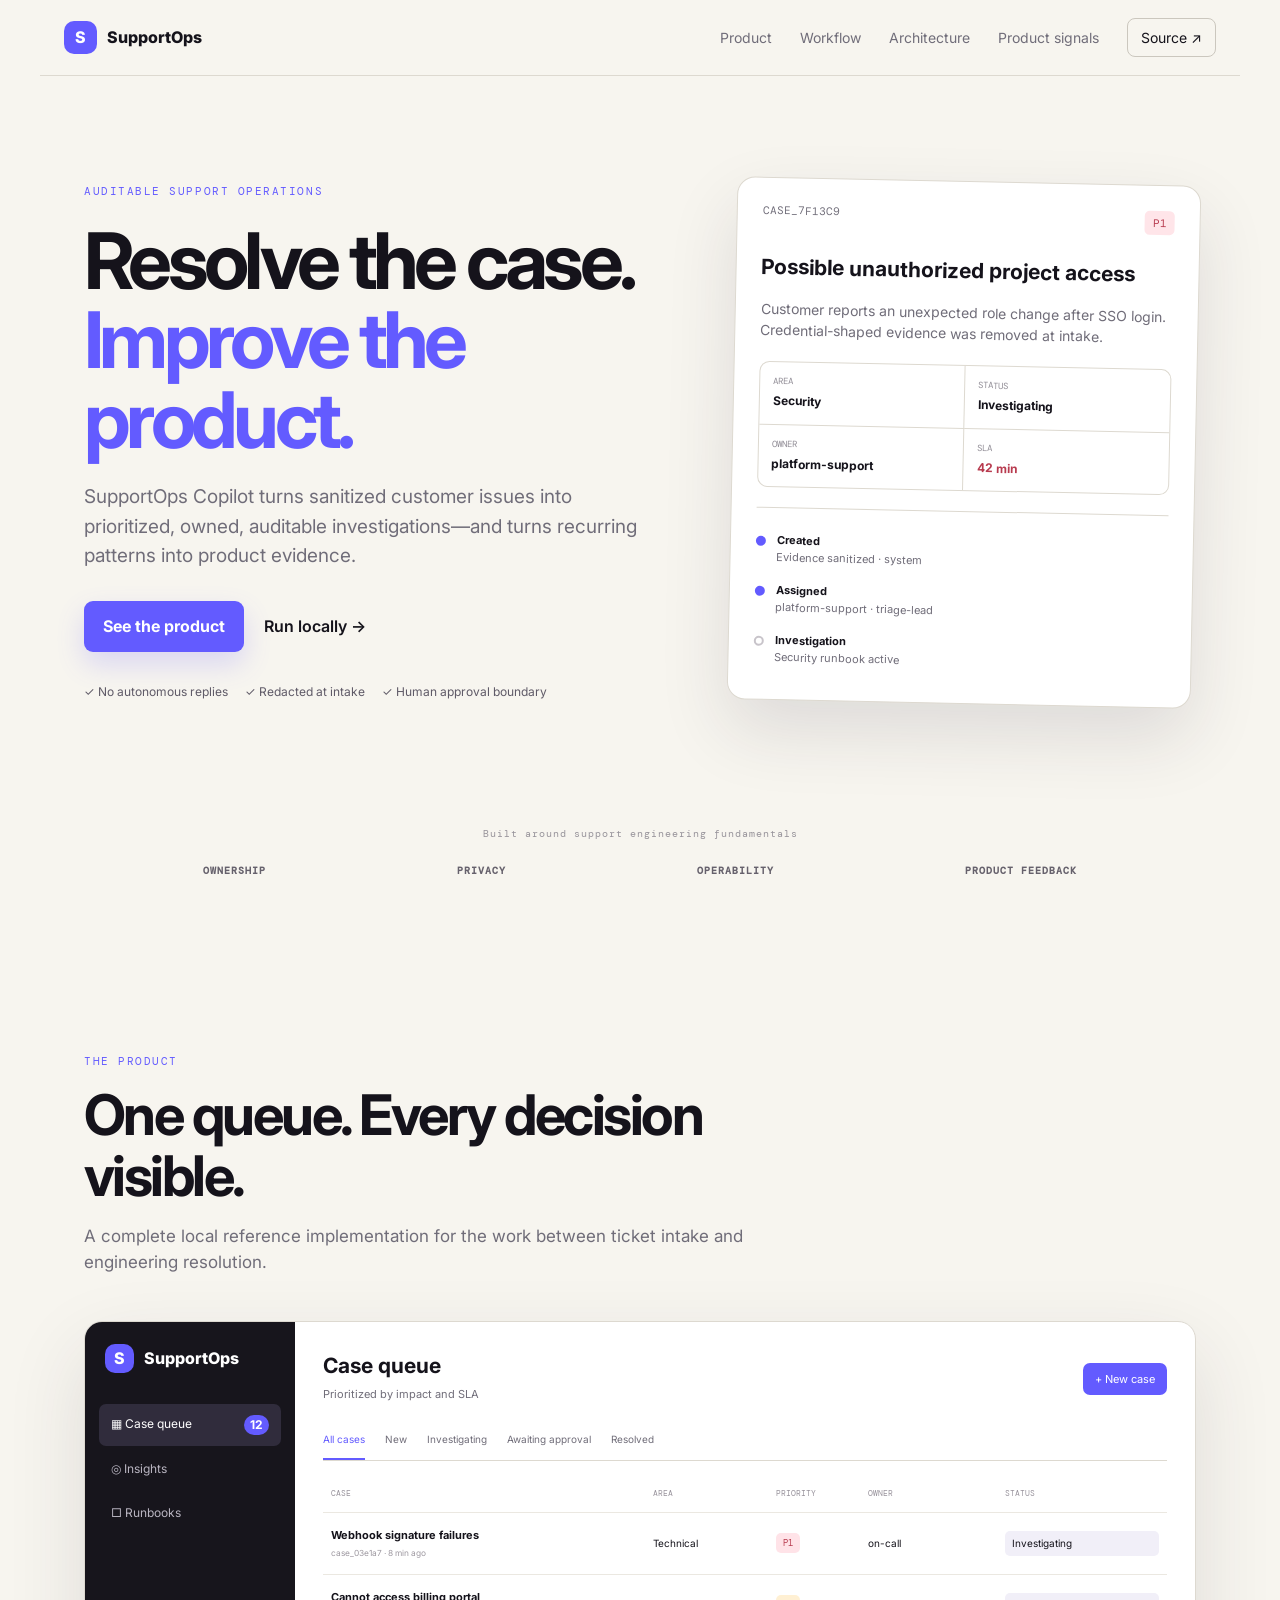
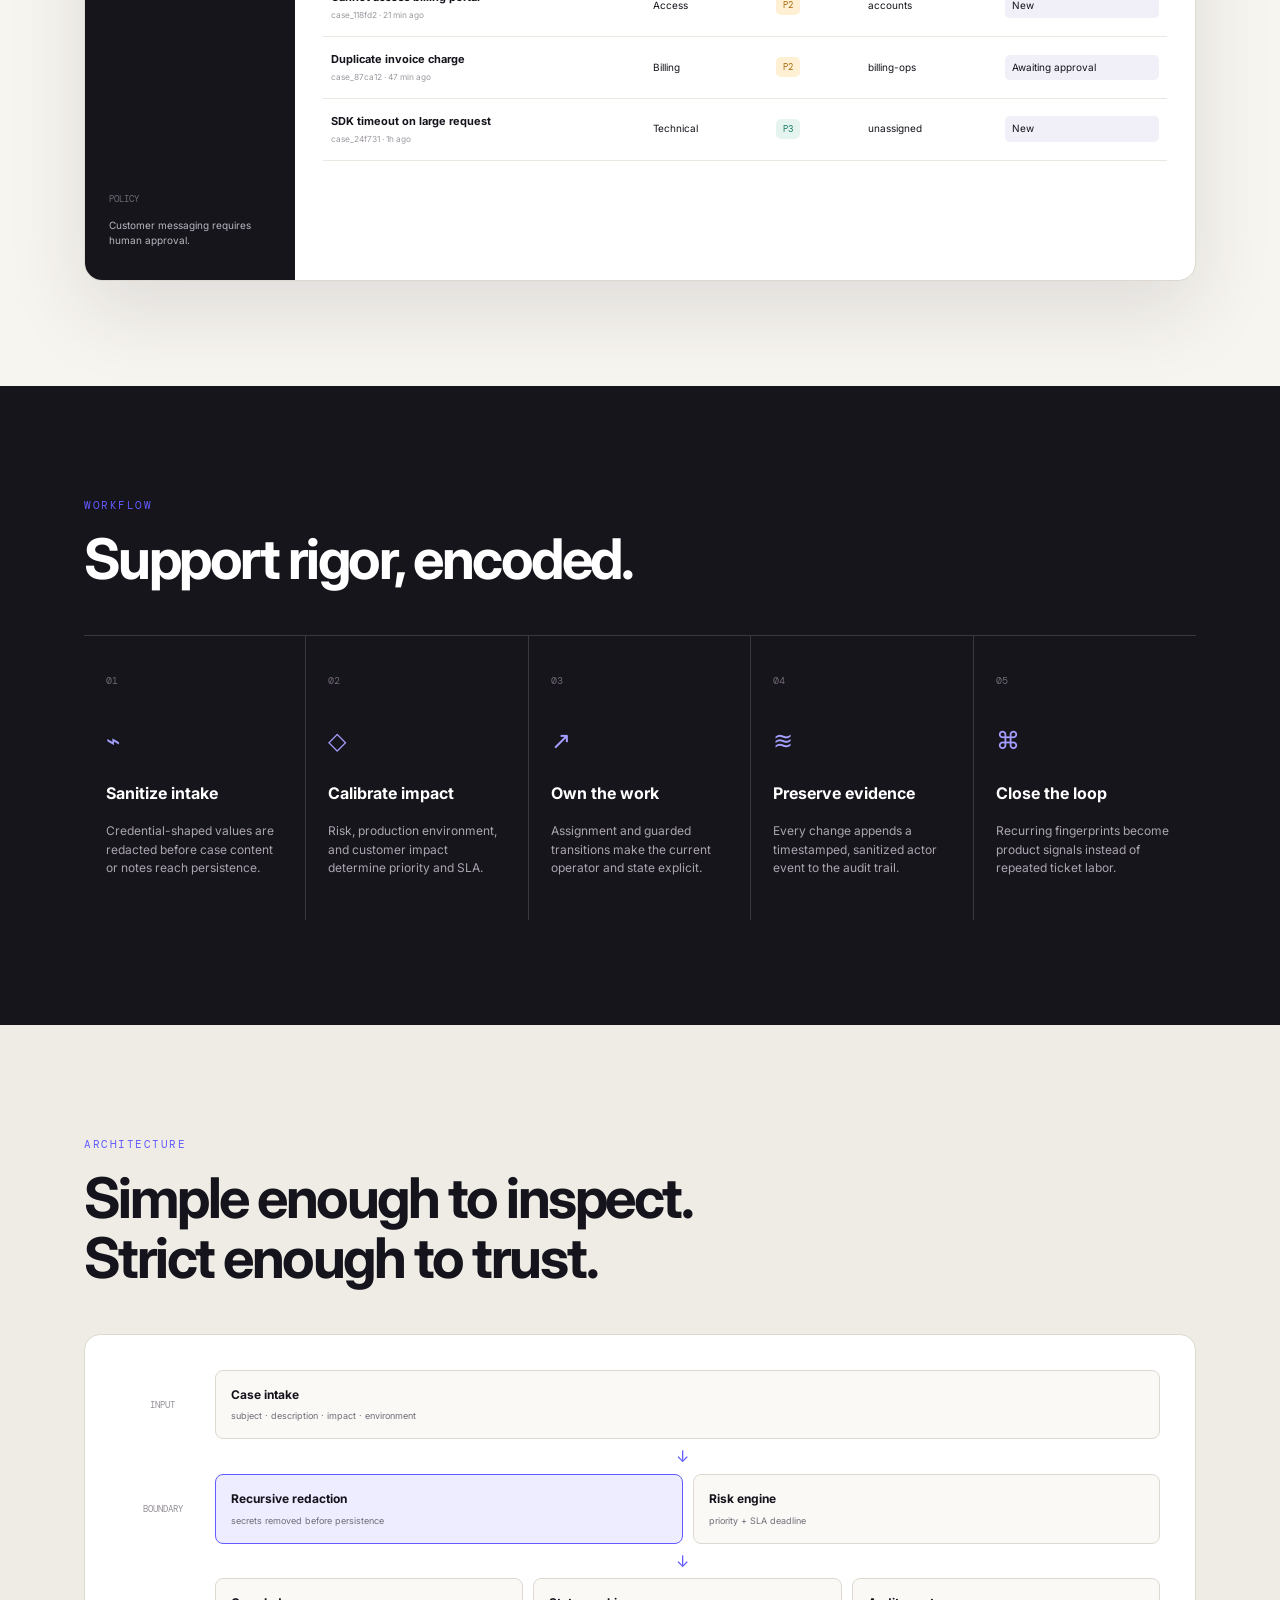
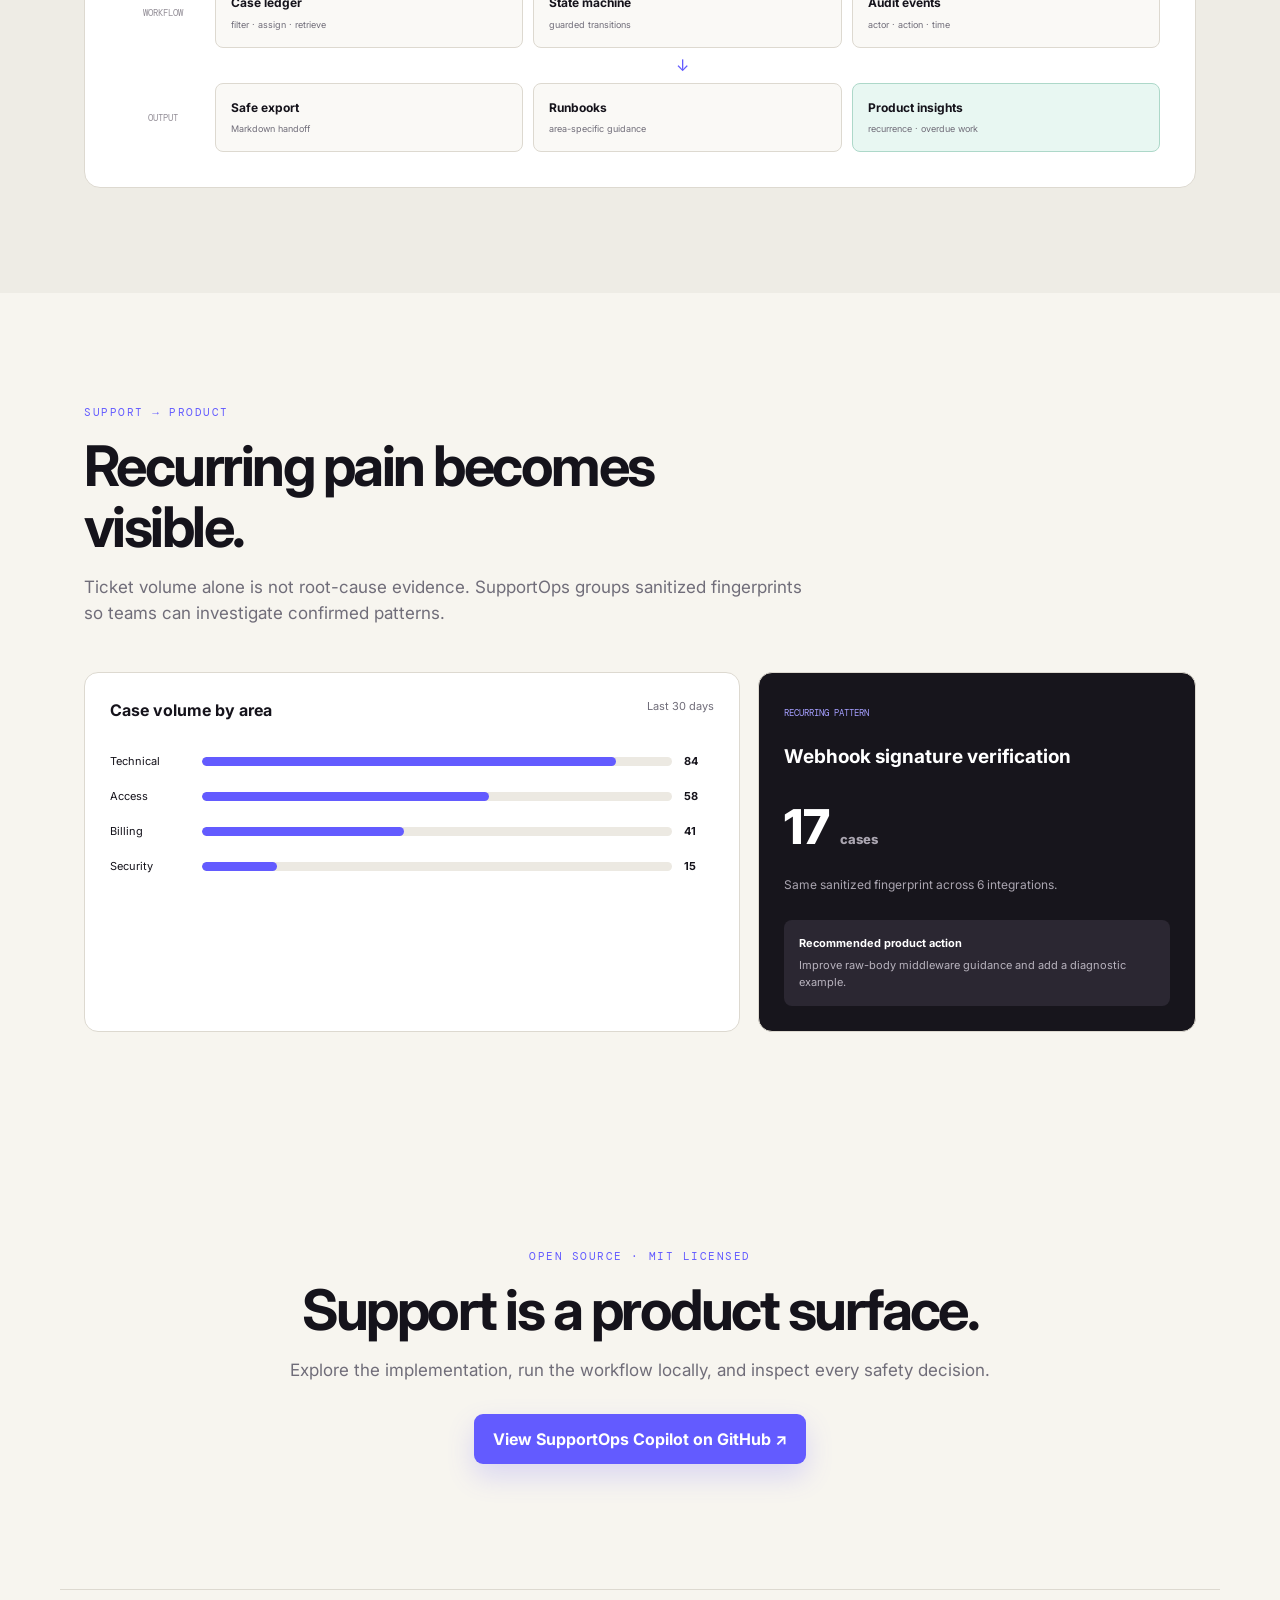
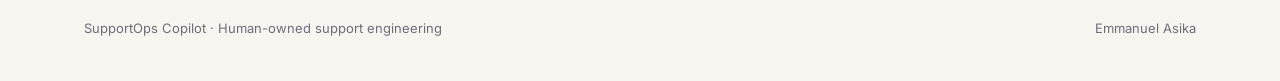
==== docs/index.html @ 45e335ef "Build production-grade support engineering portfolio project" ====
<!doctype html>
<html lang="en">
<head>
  <meta charset="utf-8">
  <meta name="viewport" content="width=device-width, initial-scale=1">
  <meta name="description" content="SupportOps Copilot is an auditable support investigation workflow with human approval boundaries.">
  <meta property="og:title" content="SupportOps Copilot — Resolve the case. Improve the product.">
  <meta property="og:description" content="An auditable, privacy-conscious support operations reference implementation.">
  <title>SupportOps Copilot — Resolve the case. Improve the product.</title>
  <link rel="stylesheet" href="site.css">
</head>
<body>
  <nav>
    <a class="brand" href="#top"><span>S</span> SupportOps</a>
    <div class="nav-links"><a href="#product">Product</a><a href="#workflow">Workflow</a><a href="#architecture">Architecture</a><a href="#signals">Product signals</a><a class="source" href="https://github.com/Emmanuelasika/SupportOpsCopilot">Source ↗</a></div>
  </nav>

  <main id="top">
    <section class="hero">
      <div class="hero-copy">
        <div class="eyebrow">AUDITABLE SUPPORT OPERATIONS</div>
        <h1>Resolve the case.<br><em>Improve the product.</em></h1>
        <p>SupportOps Copilot turns sanitized customer issues into prioritized, owned, auditable investigations—and turns recurring patterns into product evidence.</p>
        <div class="actions"><a class="primary" href="#product">See the product</a><a class="secondary" href="https://github.com/Emmanuelasika/SupportOpsCopilot#quick-start">Run locally →</a></div>
        <div class="promise"><span>✓ No autonomous replies</span><span>✓ Redacted at intake</span><span>✓ Human approval boundary</span></div>
      </div>
      <div class="case-card">
        <div class="card-top"><span class="case-id">CASE_7F13C9</span><span class="priority">P1</span></div>
        <h3>Possible unauthorized project access</h3>
        <p>Customer reports an unexpected role change after SSO login. Credential-shaped evidence was removed at intake.</p>
        <div class="details"><div><small>AREA</small><b>Security</b></div><div><small>STATUS</small><b>Investigating</b></div><div><small>OWNER</small><b>platform-support</b></div><div><small>SLA</small><b class="clock">42 min</b></div></div>
        <div class="timeline"><div class="done"><i></i><span><b>Created</b><small>Evidence sanitized · system</small></span></div><div class="done"><i></i><span><b>Assigned</b><small>platform-support · triage-lead</small></span></div><div><i></i><span><b>Investigation</b><small>Security runbook active</small></span></div></div>
      </div>
    </section>

    <section class="trusted"><span>Built around support engineering fundamentals</span><div><b>OWNERSHIP</b><b>PRIVACY</b><b>OPERABILITY</b><b>PRODUCT FEEDBACK</b></div></section>

    <section id="product" class="section">
      <div class="heading"><span>THE PRODUCT</span><h2>One queue. Every decision visible.</h2><p>A complete local reference implementation for the work between ticket intake and engineering resolution.</p></div>
      <div class="product-shot">
        <aside><div class="mini-brand"><span>S</span> SupportOps</div><a class="active">▦ Case queue <b>12</b></a><a>◎ Insights</a><a>□ Runbooks</a><div class="aside-bottom"><small>POLICY</small><p>Customer messaging requires human approval.</p></div></aside>
        <div class="app">
          <div class="app-head"><div><h3>Case queue</h3><p>Prioritized by impact and SLA</p></div><button>+ New case</button></div>
          <div class="filters"><span class="selected">All cases</span><span>New</span><span>Investigating</span><span>Awaiting approval</span><span>Resolved</span></div>
          <div class="case-row head"><span>CASE</span><span>AREA</span><span>PRIORITY</span><span>OWNER</span><span>STATUS</span></div>
          <div class="case-row"><div><b>Webhook signature failures</b><small>case_03e1a7 · 8 min ago</small></div><span>Technical</span><strong class="p1">P1</strong><span>on-call</span><em>Investigating</em></div>
          <div class="case-row"><div><b>Cannot access billing portal</b><small>case_118fd2 · 21 min ago</small></div><span>Access</span><strong class="p2">P2</strong><span>accounts</span><em>New</em></div>
          <div class="case-row"><div><b>Duplicate invoice charge</b><small>case_87ca12 · 47 min ago</small></div><span>Billing</span><strong class="p2">P2</strong><span>billing-ops</span><em>Awaiting approval</em></div>
          <div class="case-row"><div><b>SDK timeout on large request</b><small>case_24f731 · 1h ago</small></div><span>Technical</span><strong class="p3">P3</strong><span>unassigned</span><em>New</em></div>
        </div>
      </div>
    </section>

    <section id="workflow" class="section workflow">
      <div class="heading"><span>WORKFLOW</span><h2>Support rigor, encoded.</h2></div>
      <div class="steps">
        <article><b>01</b><div class="step-icon">⌁</div><h3>Sanitize intake</h3><p>Credential-shaped values are redacted before case content or notes reach persistence.</p></article>
        <article><b>02</b><div class="step-icon">◇</div><h3>Calibrate impact</h3><p>Risk, production environment, and customer impact determine priority and SLA.</p></article>
        <article><b>03</b><div class="step-icon">↗</div><h3>Own the work</h3><p>Assignment and guarded transitions make the current operator and state explicit.</p></article>
        <article><b>04</b><div class="step-icon">≋</div><h3>Preserve evidence</h3><p>Every change appends a timestamped, sanitized actor event to the audit trail.</p></article>
        <article><b>05</b><div class="step-icon">⌘</div><h3>Close the loop</h3><p>Recurring fingerprints become product signals instead of repeated ticket labor.</p></article>
      </div>
    </section>

    <section id="architecture" class="section architecture-section">
      <div class="heading"><span>ARCHITECTURE</span><h2>Simple enough to inspect.<br>Strict enough to trust.</h2></div>
      <div class="architecture">
        <div class="arch-row"><div class="arch-label">INPUT</div><div class="arch-node wide"><b>Case intake</b><span>subject · description · impact · environment</span></div></div>
        <div class="down">↓</div>
        <div class="arch-row"><div class="arch-label">BOUNDARY</div><div class="arch-node boundary"><b>Recursive redaction</b><span>secrets removed before persistence</span></div><div class="arch-node"><b>Risk engine</b><span>priority + SLA deadline</span></div></div>
        <div class="down">↓</div>
        <div class="arch-row"><div class="arch-label">WORKFLOW</div><div class="arch-node"><b>Case ledger</b><span>filter · assign · retrieve</span></div><div class="arch-node"><b>State machine</b><span>guarded transitions</span></div><div class="arch-node"><b>Audit events</b><span>actor · action · time</span></div></div>
        <div class="down">↓</div>
        <div class="arch-row"><div class="arch-label">OUTPUT</div><div class="arch-node"><b>Safe export</b><span>Markdown handoff</span></div><div class="arch-node"><b>Runbooks</b><span>area-specific guidance</span></div><div class="arch-node insight"><b>Product insights</b><span>recurrence · overdue work</span></div></div>
      </div>
    </section>

    <section id="signals" class="section signals">
      <div class="heading"><span>SUPPORT → PRODUCT</span><h2>Recurring pain becomes visible.</h2><p>Ticket volume alone is not root-cause evidence. SupportOps groups sanitized fingerprints so teams can investigate confirmed patterns.</p></div>
      <div class="signal-grid">
        <div class="chart"><div class="chart-head"><b>Case volume by area</b><span>Last 30 days</span></div><div class="bars"><div><span>Technical</span><i style="--w:88%"></i><b>84</b></div><div><span>Access</span><i style="--w:61%"></i><b>58</b></div><div><span>Billing</span><i style="--w:43%"></i><b>41</b></div><div><span>Security</span><i style="--w:16%"></i><b>15</b></div></div></div>
        <div class="pattern"><span class="pattern-label">RECURRING PATTERN</span><h3>Webhook signature verification</h3><div class="pattern-number">17 <small>cases</small></div><p>Same sanitized fingerprint across 6 integrations.</p><div class="recommendation"><b>Recommended product action</b><span>Improve raw-body middleware guidance and add a diagnostic example.</span></div></div>
      </div>
    </section>

    <section class="section final"><span>OPEN SOURCE · MIT LICENSED</span><h2>Support is a product surface.</h2><p>Explore the implementation, run the workflow locally, and inspect every safety decision.</p><a class="primary" href="https://github.com/Emmanuelasika/SupportOpsCopilot">View SupportOps Copilot on GitHub ↗</a></section>
  </main>
  <footer><span>SupportOps Copilot · Human-owned support engineering</span><a href="https://github.com/Emmanuelasika">Emmanuel Asika</a></footer>
</body>
</html>
---- docs/site.css ----
@import url('https://fonts.googleapis.com/css2?family=DM+Mono:wght@400;500&family=Inter:wght@400;500;600;700;800&display=swap');
:root{--ink:#15131b;--paper:#f7f5ef;--white:#fff;--muted:#706d79;--line:#ddd9d0;--purple:#635bff;--purple2:#453dd1;--lav:#eeecff;--green:#167c61;--amber:#a66910;--red:#b83b4f;--mono:'DM Mono',monospace;--sans:'Inter',sans-serif}*{box-sizing:border-box}html{scroll-behavior:smooth}body{margin:0;background:var(--paper);color:var(--ink);font-family:var(--sans);line-height:1.55}a{color:inherit;text-decoration:none}nav{height:76px;max-width:1200px;margin:auto;padding:0 24px;display:flex;align-items:center;justify-content:space-between;border-bottom:1px solid var(--line)}.brand,.mini-brand{display:flex;align-items:center;gap:10px;font-weight:800}.brand span,.mini-brand span{display:grid;place-items:center;width:33px;height:33px;background:var(--purple);color:#fff;border-radius:10px}.nav-links{display:flex;align-items:center;gap:28px;color:var(--muted);font-size:14px}.nav-links a:hover{color:var(--ink)}.source{border:1px solid #cbc7be;border-radius:8px;padding:8px 13px;color:var(--ink)!important}.hero{max-width:1160px;margin:auto;padding:105px 24px 95px;display:grid;grid-template-columns:1.1fr .9fr;gap:80px;align-items:center}.eyebrow,.heading>span,.final>span{font:11px var(--mono);letter-spacing:.14em;color:var(--purple)}h1{font-size:clamp(48px,6.4vw,78px);line-height:1.02;letter-spacing:-.06em;margin:23px 0}h1 em{font-style:normal;color:var(--purple)}.hero-copy>p{font-size:19px;color:var(--muted);max-width:620px}.actions{display:flex;align-items:center;gap:20px;margin:31px 0}.primary{display:inline-flex;background:var(--purple);color:#fff;padding:13px 19px;border-radius:9px;font-weight:700;box-shadow:0 12px 28px rgba(99,91,255,.2)}.primary:hover{background:var(--purple2)}.secondary{font-weight:600}.promise{display:flex;gap:17px;flex-wrap:wrap;font-size:12px;color:#5f5a67}.case-card{background:var(--white);border:1px solid var(--line);border-radius:18px;padding:25px;box-shadow:0 30px 70px rgba(40,34,55,.12);transform:rotate(1.2deg)}.card-top{display:flex;justify-content:space-between}.case-id{font:11px var(--mono);color:var(--muted)}.priority{font:11px var(--mono);padding:5px 8px;border-radius:5px;background:#ffe5e9;color:var(--red)}.case-card h3{font-size:21px;margin:24px 0 8px}.case-card>p{font-size:14px;color:var(--muted)}.details{display:grid;grid-template-columns:1fr 1fr;border:1px solid var(--line);border-radius:10px;margin:20px 0}.details div{padding:13px;border-right:1px solid var(--line);border-bottom:1px solid var(--line)}.details div:nth-child(2n){border-right:0}.details div:nth-child(n+3){border-bottom:0}.details small,.details b{display:block}.details small{font:9px var(--mono);color:#918d96}.details b{font-size:12px;margin-top:5px}.clock{color:var(--red)}.timeline{border-top:1px solid var(--line);padding-top:16px}.timeline>div{display:flex;gap:11px;padding:8px 0}.timeline i{width:10px;height:10px;border:2px solid #c8c4ca;border-radius:50%;margin-top:4px}.timeline .done i{background:var(--purple);border-color:var(--purple)}.timeline b,.timeline small{display:block;font-size:11px}.timeline small{color:var(--muted)}.trusted{max-width:1112px;margin:auto;padding:28px 24px 65px;text-align:center;color:#97939a;font:10px var(--mono);letter-spacing:.1em}.trusted div{display:flex;justify-content:space-around;margin-top:24px;color:#66616c}.section{max-width:1160px;margin:auto;padding:105px 24px}.heading{max-width:720px;margin-bottom:45px}.heading h2,.final h2{font-size:clamp(36px,5vw,56px);line-height:1.08;letter-spacing:-.045em;margin:13px 0}.heading p,.final p{font-size:17px;color:var(--muted)}.product-shot{display:grid;grid-template-columns:210px 1fr;background:#fff;border:1px solid var(--line);border-radius:18px;box-shadow:0 30px 80px rgba(48,42,61,.12);overflow:hidden}aside{padding:22px 14px;background:#17151c;color:#b9b5c1;min-height:520px}.mini-brand{color:#fff;padding:0 6px 28px}.mini-brand span{width:29px;height:29px}.product-shot aside>a{display:flex;justify-content:space-between;padding:11px 12px;border-radius:7px;font-size:12px;margin:3px 0}.product-shot aside>a.active{background:#302c3c;color:#fff}.product-shot aside>a b{background:#635bff;color:#fff;padding:1px 6px;border-radius:999px}.aside-bottom{margin-top:250px;padding:0 10px}.aside-bottom small{font:9px var(--mono);color:#6f6a77}.aside-bottom p{font-size:10px;line-height:1.5}.app{padding:28px}.app-head{display:flex;justify-content:space-between;align-items:center}.app-head h3{font-size:21px;margin:0}.app-head p{font-size:11px;color:var(--muted);margin:4px 0}.app-head button{border:0;background:var(--purple);color:#fff;border-radius:7px;padding:9px 12px;font:11px var(--sans)}.filters{display:flex;gap:20px;margin:25px 0 13px;border-bottom:1px solid var(--line);color:var(--muted);font-size:10px}.filters span{padding-bottom:10px}.filters .selected{color:var(--purple);border-bottom:2px solid var(--purple)}.case-row{display:grid;grid-template-columns:2fr .7fr .5fr .8fr 1fr;gap:15px;align-items:center;padding:14px 8px;border-bottom:1px solid #ebe8e1;font-size:10px}.case-row.head{font:8px var(--mono);color:#98939c}.case-row div b,.case-row div small{display:block}.case-row div b{font-size:11px}.case-row div small{color:#9d98a0;margin-top:3px}.case-row strong{justify-self:start;padding:4px 7px;border-radius:5px;font:9px var(--mono)}.p1{background:#ffe3e8;color:var(--red)}.p2{background:#fff0d3;color:var(--amber)}.p3{background:#e6f4ef;color:var(--green)}.case-row em{font-style:normal;background:#f1eff8;padding:5px 7px;border-radius:5px}.workflow{max-width:none;background:#17151c;color:#fff}.workflow>.heading,.steps{max-width:1112px;margin-left:auto;margin-right:auto}.workflow .heading p{color:#aaa5b0}.steps{display:grid;grid-template-columns:repeat(5,1fr);border-top:1px solid #3b3741}.steps article{padding:30px 22px;border-right:1px solid #3b3741}.steps article:last-child{border:0}.steps article>b{font:10px var(--mono);color:#6f6876}.step-icon{font:24px var(--mono);color:#a59fff;margin:35px 0 25px}.steps h3{font-size:16px}.steps p{font-size:12px;color:#aaa5b0}.architecture-section{max-width:none;background:#eeece5}.architecture-section>.heading,.architecture{max-width:1112px;margin-left:auto;margin-right:auto}.architecture{padding:35px;background:#fff;border:1px solid var(--line);border-radius:16px}.arch-row{display:flex;gap:10px;align-items:stretch}.arch-label{width:85px;display:grid;place-items:center;font:9px var(--mono);color:#948f98}.arch-node{flex:1;border:1px solid var(--line);border-radius:8px;padding:15px;background:#faf9f6}.arch-node b,.arch-node span{display:block}.arch-node b{font-size:12px}.arch-node span{font-size:9px;color:var(--muted);margin-top:5px}.arch-node.boundary{border-color:var(--purple);background:var(--lav)}.arch-node.insight{background:#e8f7f2;border-color:#add8c9}.down{text-align:center;color:var(--purple);padding:5px 0 5px 85px}.signal-grid{display:grid;grid-template-columns:1.2fr .8fr;gap:18px}.chart,.pattern{background:#fff;border:1px solid var(--line);border-radius:14px;padding:25px}.chart-head{display:flex;justify-content:space-between}.chart-head span{color:var(--muted);font-size:11px}.bars{margin-top:30px}.bars>div{display:grid;grid-template-columns:80px 1fr 30px;align-items:center;gap:12px;margin:18px 0;font-size:11px}.bars i{height:9px;background:#ece9e2;border-radius:999px;overflow:hidden}.bars i:after{content:"";display:block;width:var(--w);height:100%;background:var(--purple);border-radius:999px}.pattern{background:#17151c;color:#fff}.pattern-label{font:9px var(--mono);color:#a59fff}.pattern h3{font-size:19px}.pattern-number{font-size:48px;font-weight:800}.pattern-number small{font-size:13px;color:#aaa5b0}.pattern>p{font-size:12px;color:#aaa5b0}.recommendation{margin-top:25px;padding:15px;background:#2b2732;border-radius:8px}.recommendation b,.recommendation span{display:block;font-size:11px}.recommendation span{color:#b8b3be;margin-top:5px}.final{text-align:center;max-width:800px;padding-bottom:125px}.final p{margin-bottom:30px}footer{max-width:1160px;margin:auto;padding:28px 24px 42px;border-top:1px solid var(--line);display:flex;justify-content:space-between;color:var(--muted);font-size:13px}@media(max-width:900px){.nav-links>a:not(.source){display:none}.hero{grid-template-columns:1fr;gap:50px}.case-card{transform:none;max-width:580px}.steps{grid-template-columns:1fr 1fr}.product-shot{grid-template-columns:1fr}.product-shot aside{display:none}.case-row{grid-template-columns:2fr .7fr .5fr 1fr}.case-row>span:nth-of-type(2){display:none}.signal-grid{grid-template-columns:1fr}}@media(max-width:600px){.hero{padding-top:70px}.promise{display:grid}.trusted div{display:grid;grid-template-columns:1fr 1fr;gap:18px}.steps{grid-template-columns:1fr}.steps article{border-right:0;border-bottom:1px solid #3b3741}.app{padding:17px}.case-row{grid-template-columns:2fr .5fr 1fr}.case-row>span:first-of-type{display:none}.filters{overflow:auto}.arch-row{display:grid;grid-template-columns:1fr}.arch-label{width:auto;justify-content:start}.down{padding-left:0}.details{grid-template-columns:1fr}.details div{border-right:0}.details div:nth-child(3){border-bottom:1px solid var(--line)}footer{display:block}footer a{display:block;margin-top:8px}}
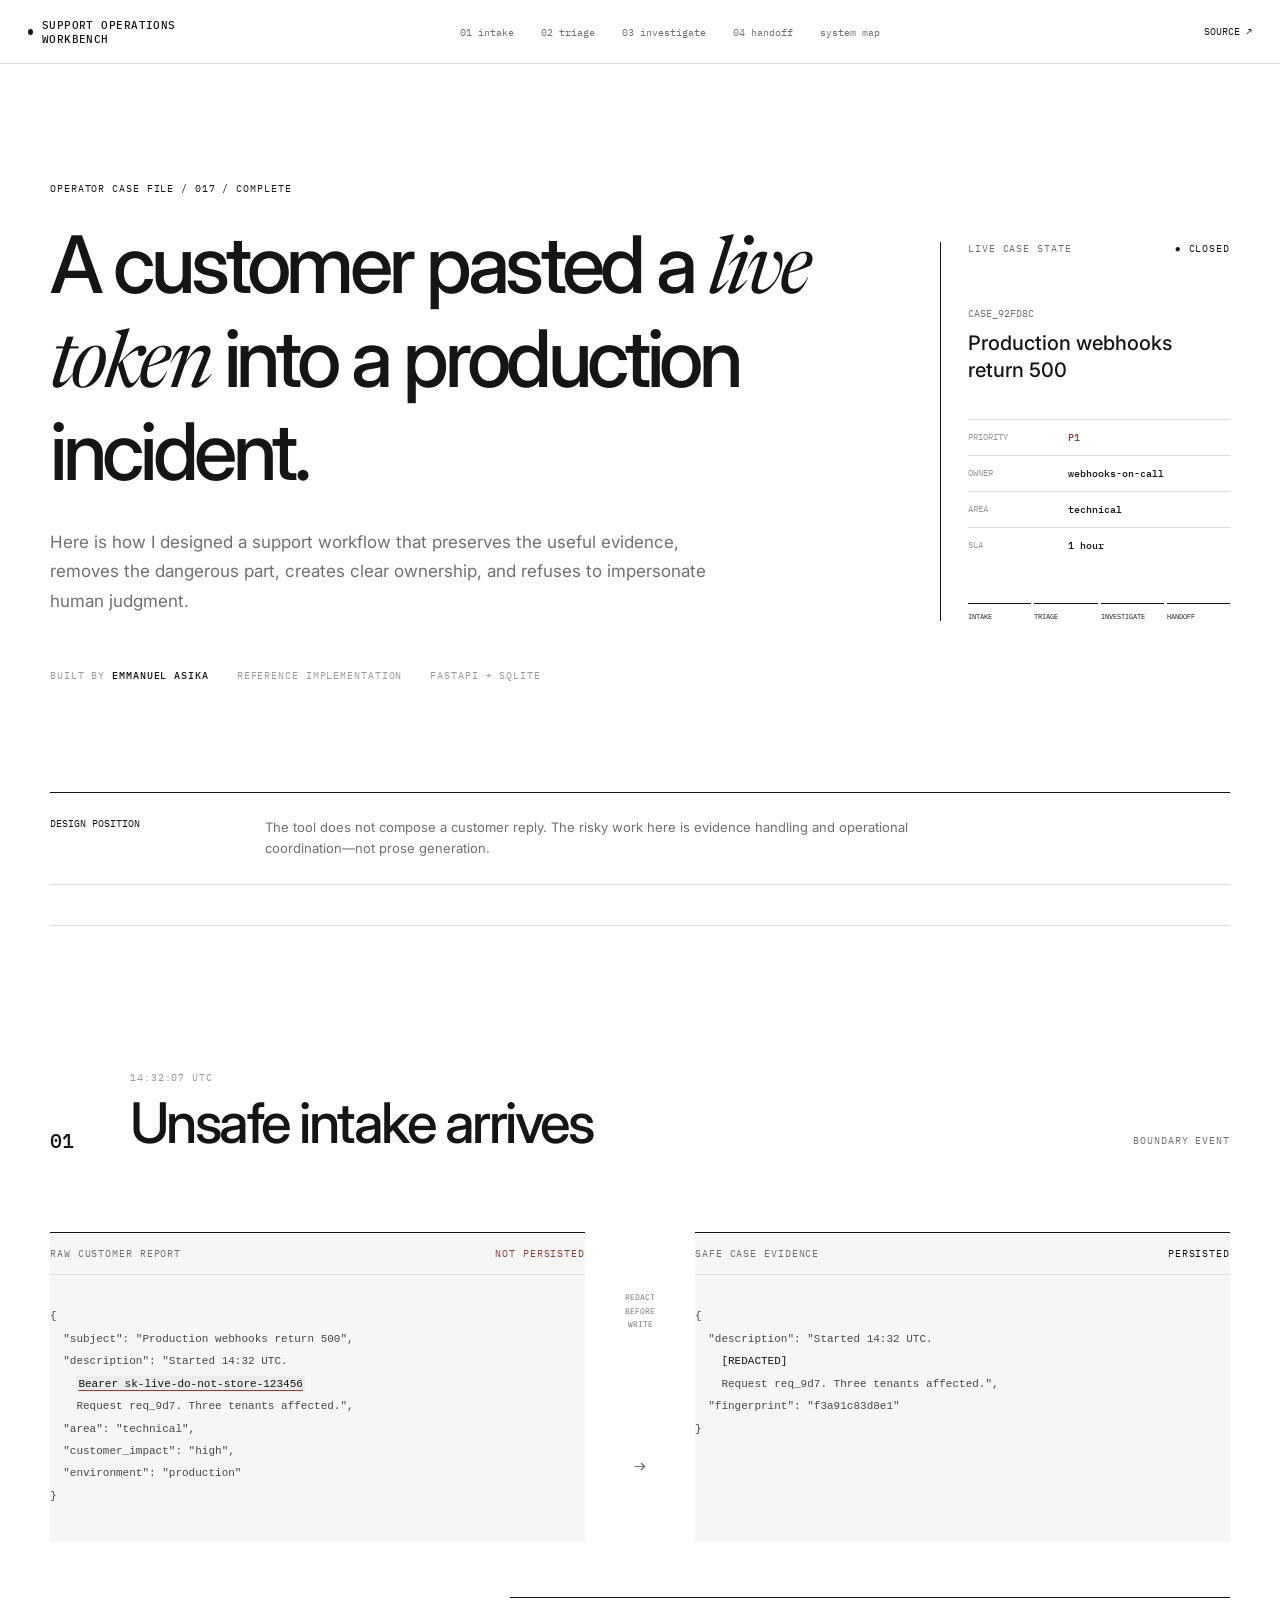
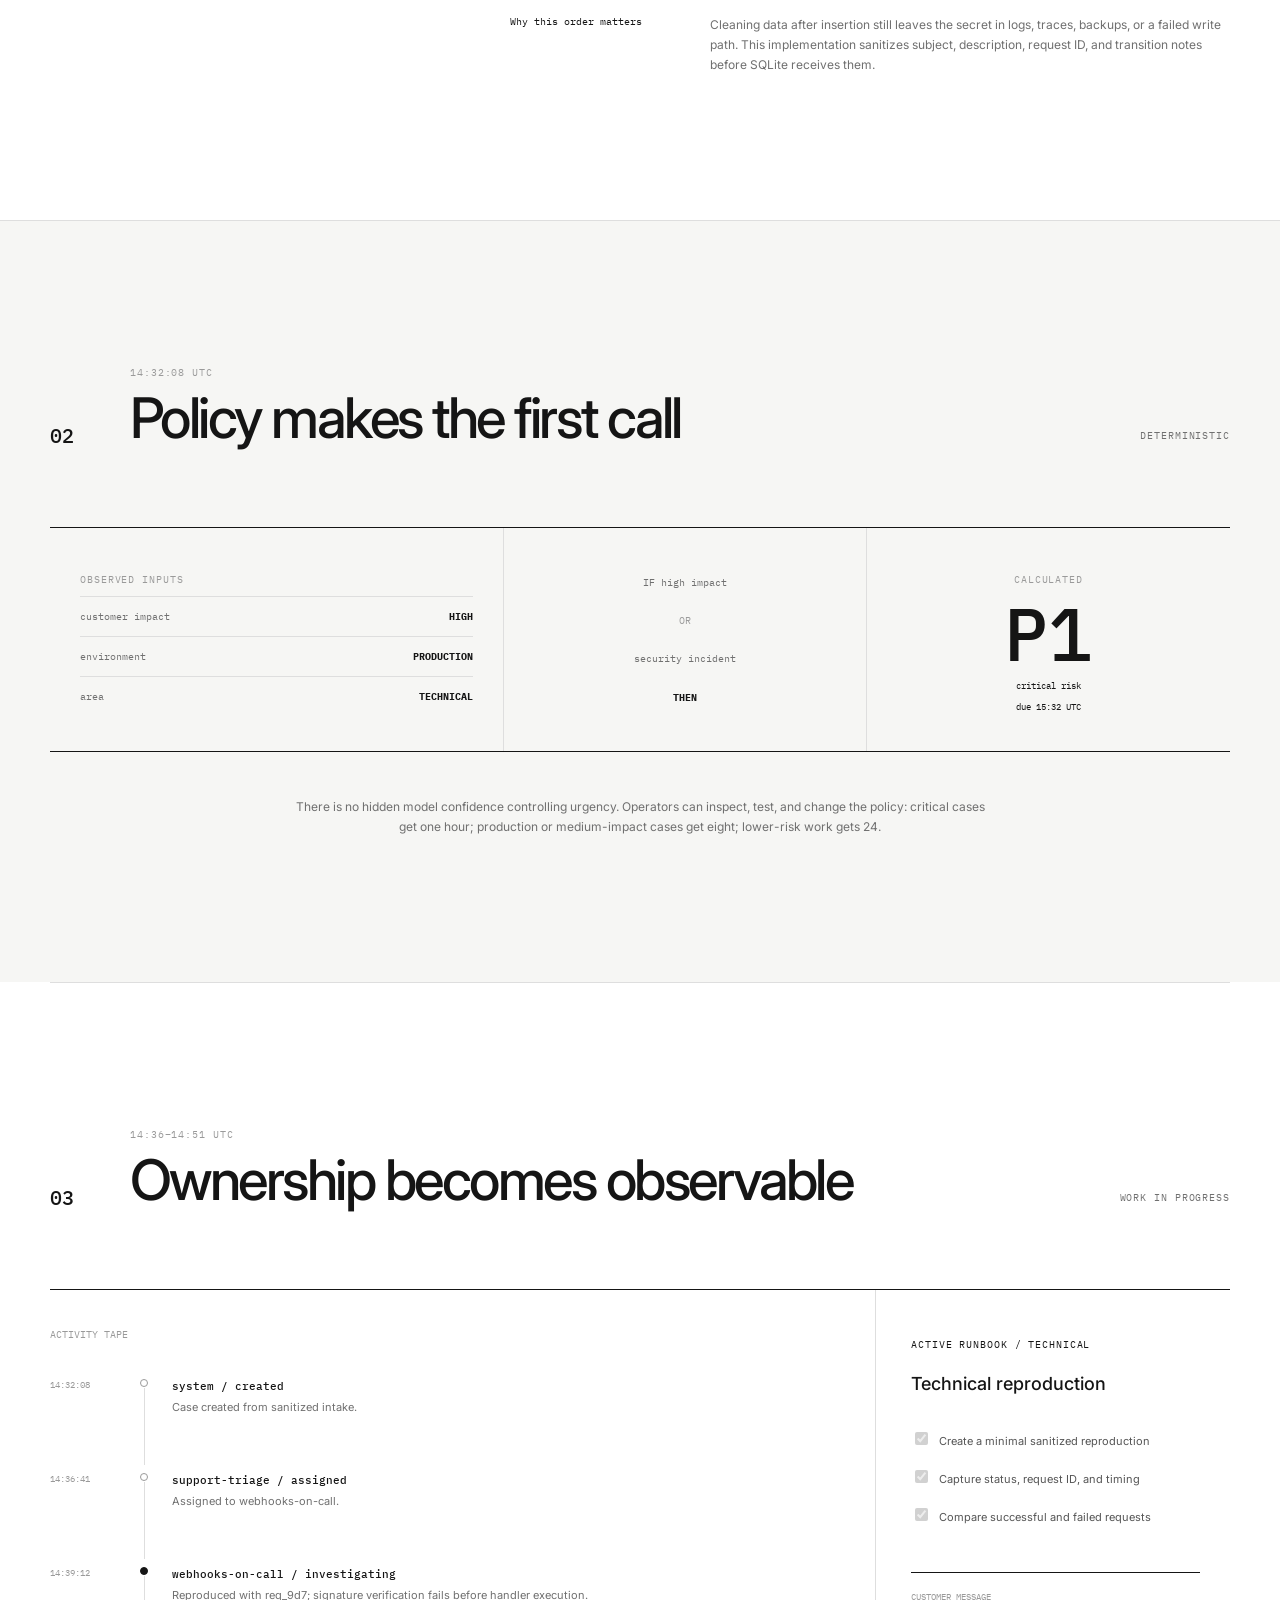
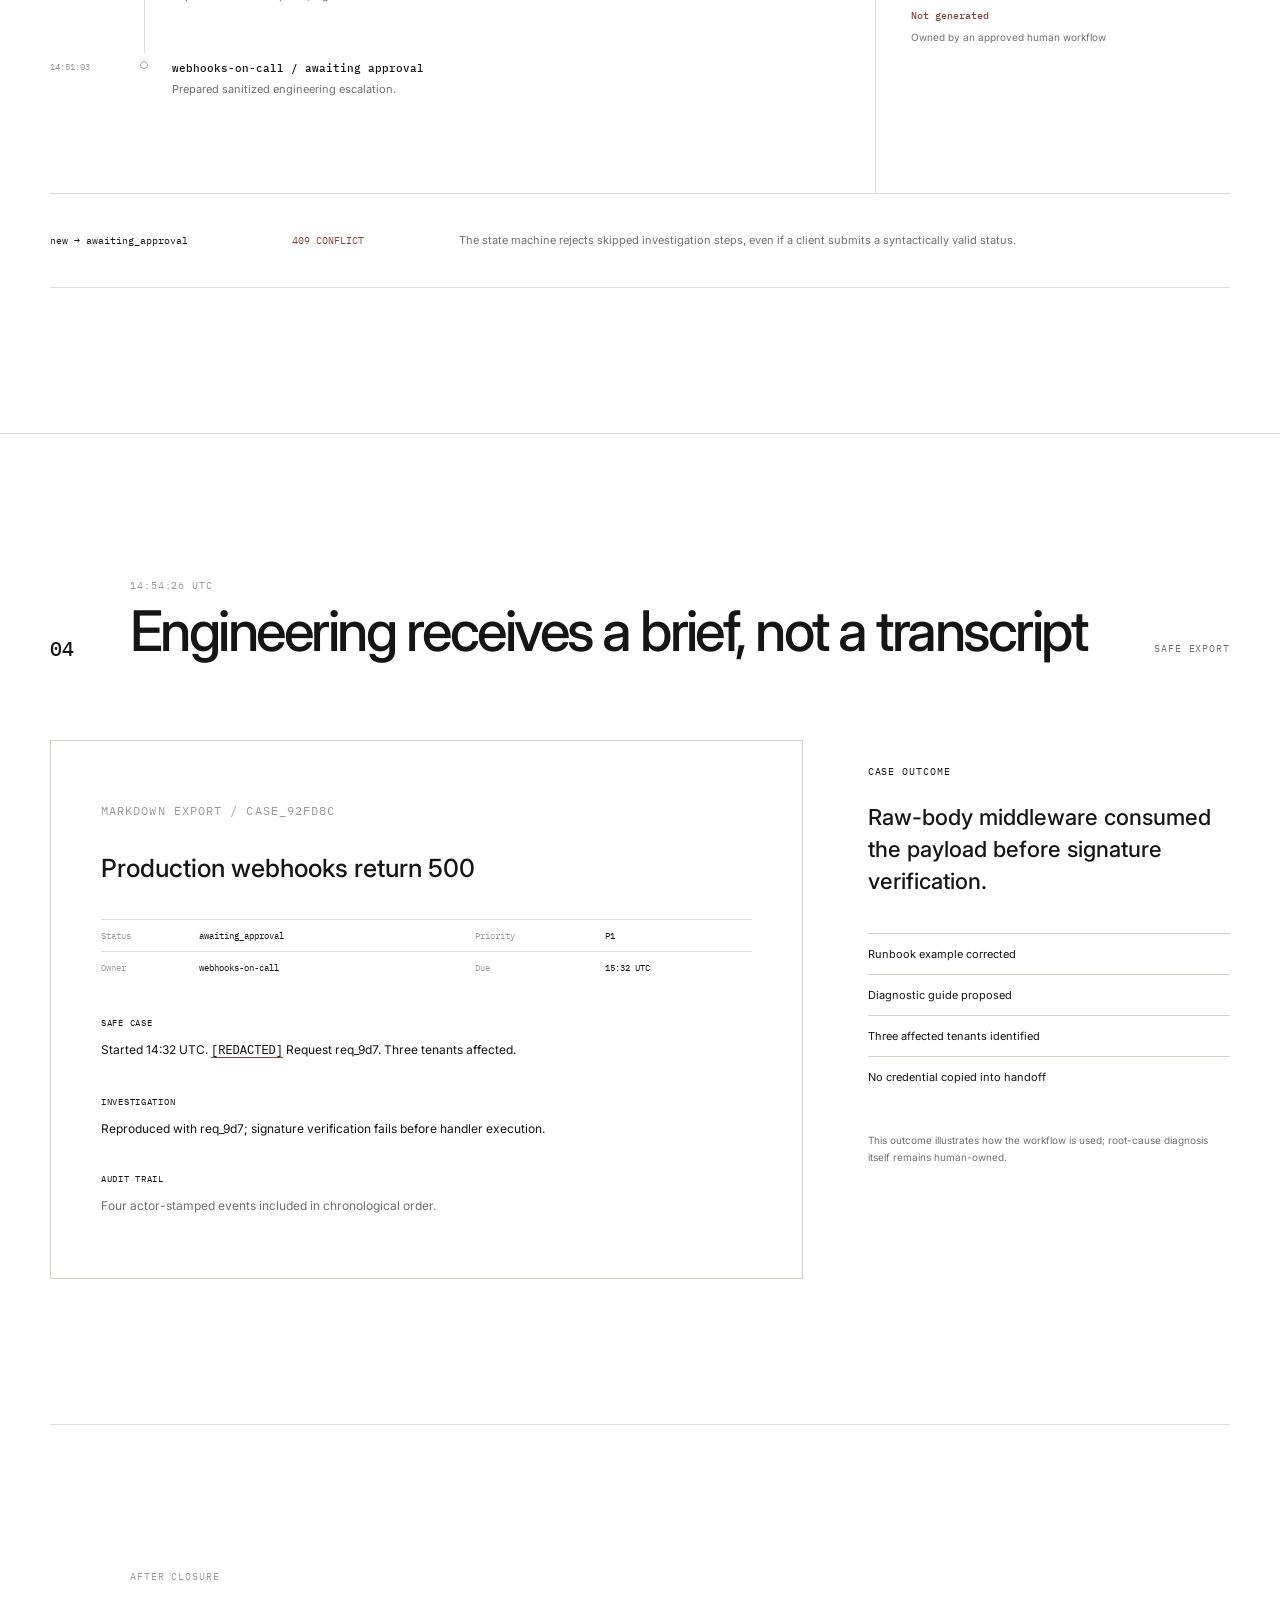
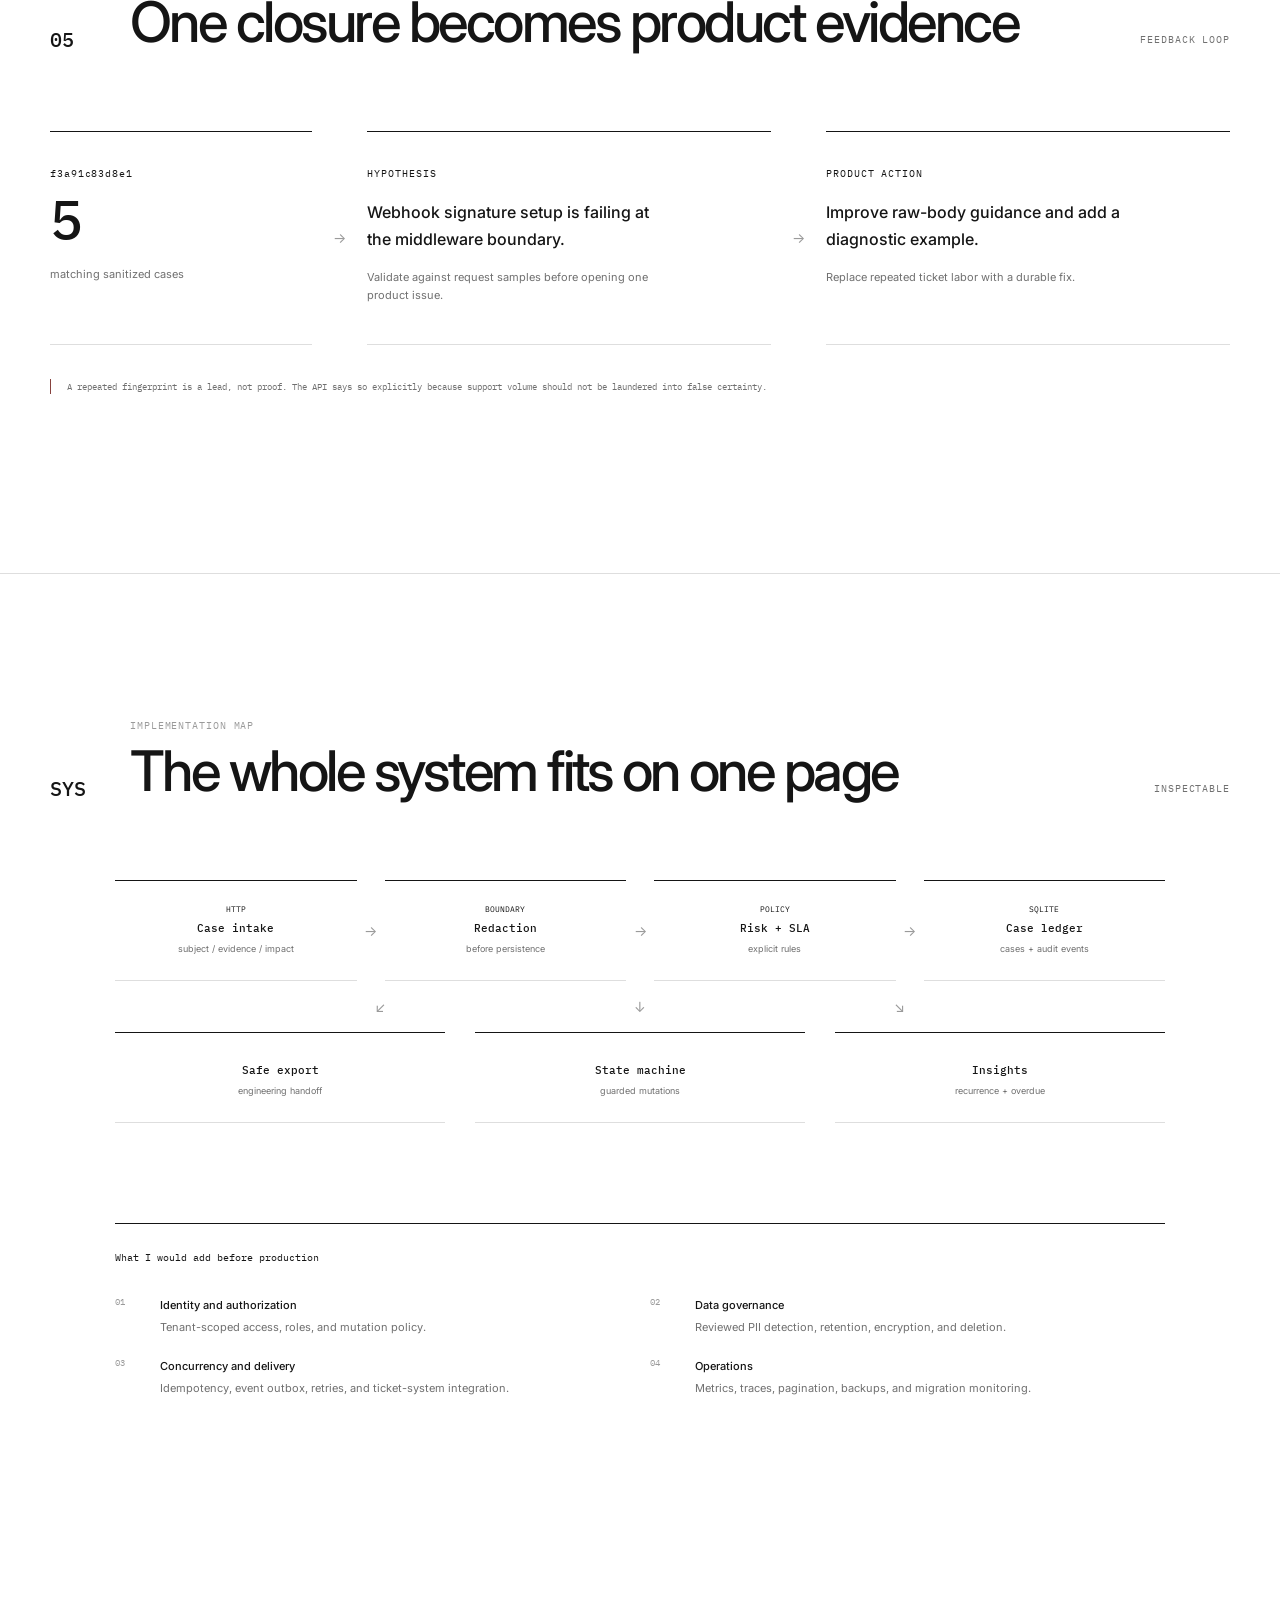
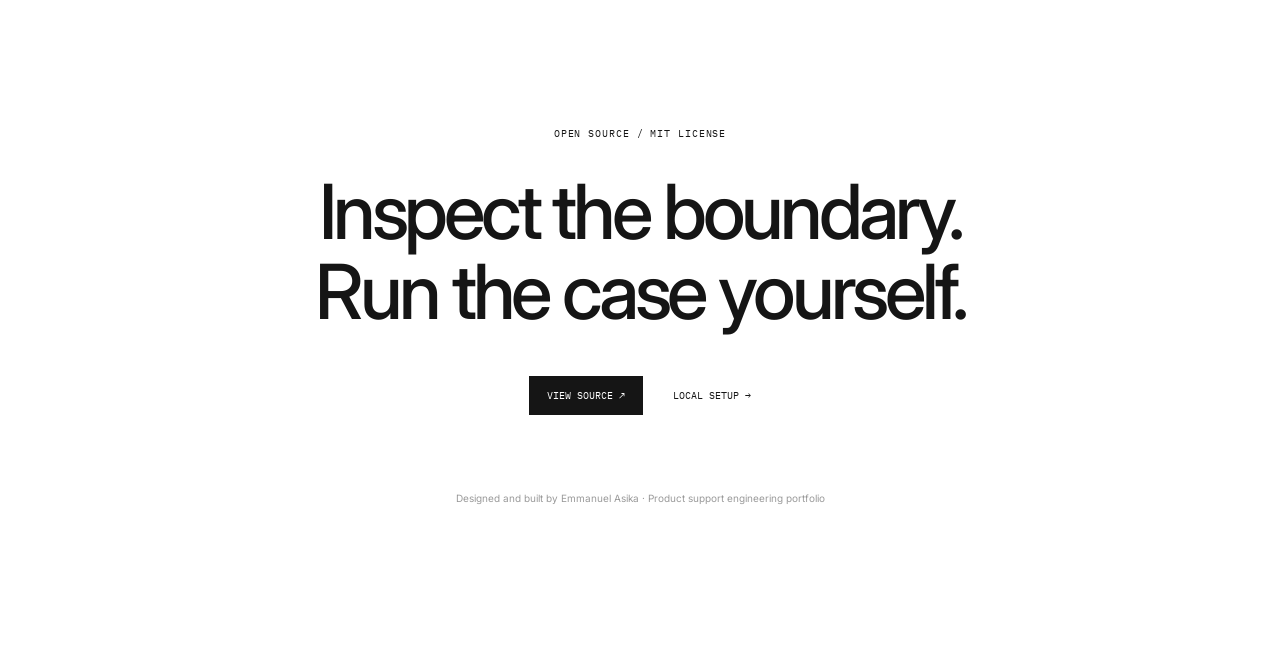
==== commit a8c1b699: "docs: rebuild project story and live walkthrough" ====
--- a/docs/index.html
+++ b/docs/index.html
@@ -3,88 +3,188 @@
 <head>
   <meta charset="utf-8">
   <meta name="viewport" content="width=device-width, initial-scale=1">
-  <meta name="description" content="SupportOps Copilot is an auditable support investigation workflow with human approval boundaries.">
-  <meta property="og:title" content="SupportOps Copilot — Resolve the case. Improve the product.">
-  <meta property="og:description" content="An auditable, privacy-conscious support operations reference implementation.">
-  <title>SupportOps Copilot — Resolve the case. Improve the product.</title>
+  <meta name="description" content="An annotated, end-to-end support engineering case study built by Emmanuel Asika.">
+  <meta property="og:title" content="Support Operations Workbench — case file 017">
+  <meta property="og:description" content="Watch one production webhook failure move from unsafe intake to an evidence-backed engineering handoff.">
+  <title>Support Operations Workbench / Case file 017</title>
   <link rel="stylesheet" href="site.css">
 </head>
 <body>
-  <nav>
-    <a class="brand" href="#top"><span>S</span> SupportOps</a>
-    <div class="nav-links"><a href="#product">Product</a><a href="#workflow">Workflow</a><a href="#architecture">Architecture</a><a href="#signals">Product signals</a><a class="source" href="https://github.com/Emmanuelasika/SupportOpsCopilot">Source ↗</a></div>
-  </nav>
+  <header class="rail">
+    <a class="wordmark" href="#top"><span class="pulse"></span> SUPPORT OPERATIONS WORKBENCH</a>
+    <nav aria-label="Case file navigation">
+      <a href="#intake">01 intake</a>
+      <a href="#triage">02 triage</a>
+      <a href="#investigation">03 investigate</a>
+      <a href="#handoff">04 handoff</a>
+      <a href="#architecture">system map</a>
+    </nav>
+    <a class="repo" href="https://github.com/Emmanuelasika/support-operations-workbench">SOURCE ↗</a>
+  </header>
 
   <main id="top">
-    <section class="hero">
-      <div class="hero-copy">
-        <div class="eyebrow">AUDITABLE SUPPORT OPERATIONS</div>
-        <h1>Resolve the case.<br><em>Improve the product.</em></h1>
-        <p>SupportOps Copilot turns sanitized customer issues into prioritized, owned, auditable investigations—and turns recurring patterns into product evidence.</p>
-        <div class="actions"><a class="primary" href="#product">See the product</a><a class="secondary" href="https://github.com/Emmanuelasika/SupportOpsCopilot#quick-start">Run locally →</a></div>
-        <div class="promise"><span>✓ No autonomous replies</span><span>✓ Redacted at intake</span><span>✓ Human approval boundary</span></div>
+    <section class="opening">
+      <div class="opening-copy">
+        <p class="kicker">OPERATOR CASE FILE / 017 / COMPLETE</p>
+        <h1>A customer pasted a <em>live token</em> into a production incident.</h1>
+        <p class="lede">Here is how I designed a support workflow that preserves the useful evidence, removes the dangerous part, creates clear ownership, and refuses to impersonate human judgment.</p>
+        <div class="byline">
+          <span>BUILT BY <b>EMMANUEL ASIKA</b></span>
+          <span>REFERENCE IMPLEMENTATION</span>
+          <span>FASTAPI + SQLITE</span>
+        </div>
       </div>
-      <div class="case-card">
-        <div class="card-top"><span class="case-id">CASE_7F13C9</span><span class="priority">P1</span></div>
-        <h3>Possible unauthorized project access</h3>
-        <p>Customer reports an unexpected role change after SSO login. Credential-shaped evidence was removed at intake.</p>
-        <div class="details"><div><small>AREA</small><b>Security</b></div><div><small>STATUS</small><b>Investigating</b></div><div><small>OWNER</small><b>platform-support</b></div><div><small>SLA</small><b class="clock">42 min</b></div></div>
-        <div class="timeline"><div class="done"><i></i><span><b>Created</b><small>Evidence sanitized · system</small></span></div><div class="done"><i></i><span><b>Assigned</b><small>platform-support · triage-lead</small></span></div><div><i></i><span><b>Investigation</b><small>Security runbook active</small></span></div></div>
+      <aside class="dispatch">
+        <div class="dispatch-head"><span>LIVE CASE STATE</span><i>● CLOSED</i></div>
+        <p class="case-number">CASE_92FD8C</p>
+        <h2>Production webhooks return 500</h2>
+        <dl>
+          <div><dt>PRIORITY</dt><dd class="danger">P1</dd></div>
+          <div><dt>OWNER</dt><dd>webhooks-on-call</dd></div>
+          <div><dt>AREA</dt><dd>technical</dd></div>
+          <div><dt>SLA</dt><dd>1 hour</dd></div>
+        </dl>
+        <div class="progress" aria-label="Case progress">
+          <span class="complete">INTAKE</span><span class="complete">TRIAGE</span><span class="complete">INVESTIGATE</span><span class="complete">HANDOFF</span>
+        </div>
+      </aside>
+    </section>
+
+    <section class="operator-note">
+      <b>DESIGN POSITION</b>
+      <p>The tool does not compose a customer reply. The risky work here is evidence handling and operational coordination—not prose generation.</p>
+    </section>
+
+    <section id="intake" class="chapter">
+      <header class="chapter-title"><span>01</span><div><p>14:32:07 UTC</p><h2>Unsafe intake arrives</h2></div><em>BOUNDARY EVENT</em></header>
+      <div class="split">
+        <article class="terminal before">
+          <div class="terminal-bar"><span>RAW CUSTOMER REPORT</span><i>NOT PERSISTED</i></div>
+          <pre><code>{
+  "subject": "Production webhooks return 500",
+  "description": "Started 14:32 UTC.
+    <mark>Bearer sk-live-do-not-store-123456</mark>
+    Request req_9d7. Three tenants affected.",
+  "area": "technical",
+  "customer_impact": "high",
+  "environment": "production"
+}</code></pre>
+        </article>
+        <div class="transform"><span>REDACT<br>BEFORE<br>WRITE</span><b>→</b></div>
+        <article class="terminal after">
+          <div class="terminal-bar"><span>SAFE CASE EVIDENCE</span><i>PERSISTED</i></div>
+          <pre><code>{
+  "description": "Started 14:32 UTC.
+    <ins>[REDACTED]</ins>
+    Request req_9d7. Three tenants affected.",
+  "fingerprint": "f3a91c83d8e1"
+}</code></pre>
+        </article>
+      </div>
+      <div class="margin-note"><b>Why this order matters</b><p>Cleaning data after insertion still leaves the secret in logs, traces, backups, or a failed write path. This implementation sanitizes subject, description, request ID, and transition notes before SQLite receives them.</p></div>
+    </section>
+
+    <section id="triage" class="chapter dark">
+      <header class="chapter-title"><span>02</span><div><p>14:32:08 UTC</p><h2>Policy makes the first call</h2></div><em>DETERMINISTIC</em></header>
+      <div class="decision-board">
+        <div class="input-stack">
+          <p>OBSERVED INPUTS</p>
+          <div><span>customer impact</span><b>HIGH</b></div>
+          <div><span>environment</span><b>PRODUCTION</b></div>
+          <div><span>area</span><b>TECHNICAL</b></div>
+        </div>
+        <div class="logic">
+          <span>IF high impact</span><i>OR</i><span>security incident</span><b>THEN</b>
+        </div>
+        <div class="verdict">
+          <p>CALCULATED</p>
+          <strong>P1</strong>
+          <span>critical risk</span>
+          <span>due 15:32 UTC</span>
+        </div>
+      </div>
+      <p class="explain">There is no hidden model confidence controlling urgency. Operators can inspect, test, and change the policy: critical cases get one hour; production or medium-impact cases get eight; lower-risk work gets 24.</p>
+    </section>
+
+    <section id="investigation" class="chapter">
+      <header class="chapter-title"><span>03</span><div><p>14:36–14:51 UTC</p><h2>Ownership becomes observable</h2></div><em>WORK IN PROGRESS</em></header>
+      <div class="workbench">
+        <div class="audit">
+          <h3>ACTIVITY TAPE</h3>
+          <div class="event"><time>14:32:08</time><i></i><p><b>system / created</b><span>Case created from sanitized intake.</span></p></div>
+          <div class="event"><time>14:36:41</time><i></i><p><b>support-triage / assigned</b><span>Assigned to webhooks-on-call.</span></p></div>
+          <div class="event active"><time>14:39:12</time><i></i><p><b>webhooks-on-call / investigating</b><span>Reproduced with req_9d7; signature verification fails before handler execution.</span></p></div>
+          <div class="event"><time>14:51:03</time><i></i><p><b>webhooks-on-call / awaiting approval</b><span>Prepared sanitized engineering escalation.</span></p></div>
+        </div>
+        <aside class="runbook">
+          <p>ACTIVE RUNBOOK / TECHNICAL</p>
+          <h3>Technical reproduction</h3>
+          <label><input type="checkbox" checked disabled> Create a minimal sanitized reproduction</label>
+          <label><input type="checkbox" checked disabled> Capture status, request ID, and timing</label>
+          <label><input type="checkbox" checked disabled> Compare successful and failed requests</label>
+          <div class="boundary"><b>CUSTOMER MESSAGE</b><span>Not generated</span><small>Owned by an approved human workflow</small></div>
+        </aside>
+      </div>
+      <div class="state-rule"><code>new → awaiting_approval</code><b>409 CONFLICT</b><p>The state machine rejects skipped investigation steps, even if a client submits a syntactically valid status.</p></div>
+    </section>
+
+    <section id="handoff" class="chapter paper">
+      <header class="chapter-title"><span>04</span><div><p>14:54:26 UTC</p><h2>Engineering receives a brief, not a transcript</h2></div><em>SAFE EXPORT</em></header>
+      <div class="handoff">
+        <div class="document">
+          <p class="doc-label">MARKDOWN EXPORT / CASE_92FD8C</p>
+          <h3>Production webhooks return 500</h3>
+          <table><tr><th>Status</th><td>awaiting_approval</td><th>Priority</th><td>P1</td></tr><tr><th>Owner</th><td>webhooks-on-call</td><th>Due</th><td>15:32 UTC</td></tr></table>
+          <h4>SAFE CASE</h4>
+          <p>Started 14:32 UTC. <code>[REDACTED]</code> Request req_9d7. Three tenants affected.</p>
+          <h4>INVESTIGATION</h4>
+          <p>Reproduced with req_9d7; signature verification fails before handler execution.</p>
+          <h4>AUDIT TRAIL</h4>
+          <p class="muted">Four actor-stamped events included in chronological order.</p>
+        </div>
+        <aside class="outcome">
+          <p>CASE OUTCOME</p>
+          <h3>Raw-body middleware consumed the payload before signature verification.</h3>
+          <ul><li>Runbook example corrected</li><li>Diagnostic guide proposed</li><li>Three affected tenants identified</li><li>No credential copied into handoff</li></ul>
+          <small>This outcome illustrates how the workflow is used; root-cause diagnosis itself remains human-owned.</small>
+        </aside>
       </div>
     </section>
 
-    <section class="trusted"><span>Built around support engineering fundamentals</span><div><b>OWNERSHIP</b><b>PRIVACY</b><b>OPERABILITY</b><b>PRODUCT FEEDBACK</b></div></section>
+    <section class="chapter recurrence">
+      <header class="chapter-title"><span>05</span><div><p>AFTER CLOSURE</p><h2>One closure becomes product evidence</h2></div><em>FEEDBACK LOOP</em></header>
+      <div class="signal">
+        <div><span>f3a91c83d8e1</span><strong>5</strong><p>matching sanitized cases</p></div>
+        <b>→</b>
+        <div><span>HYPOTHESIS</span><h3>Webhook signature setup is failing at the middleware boundary.</h3><p>Validate against request samples before opening one product issue.</p></div>
+        <b>→</b>
+        <div><span>PRODUCT ACTION</span><h3>Improve raw-body guidance and add a diagnostic example.</h3><p>Replace repeated ticket labor with a durable fix.</p></div>
+      </div>
+      <p class="caution">A repeated fingerprint is a lead, not proof. The API says so explicitly because support volume should not be laundered into false certainty.</p>
+    </section>
 
-    <section id="product" class="section">
-      <div class="heading"><span>THE PRODUCT</span><h2>One queue. Every decision visible.</h2><p>A complete local reference implementation for the work between ticket intake and engineering resolution.</p></div>
-      <div class="product-shot">
-        <aside><div class="mini-brand"><span>S</span> SupportOps</div><a class="active">▦ Case queue <b>12</b></a><a>◎ Insights</a><a>□ Runbooks</a><div class="aside-bottom"><small>POLICY</small><p>Customer messaging requires human approval.</p></div></aside>
-        <div class="app">
-          <div class="app-head"><div><h3>Case queue</h3><p>Prioritized by impact and SLA</p></div><button>+ New case</button></div>
-          <div class="filters"><span class="selected">All cases</span><span>New</span><span>Investigating</span><span>Awaiting approval</span><span>Resolved</span></div>
-          <div class="case-row head"><span>CASE</span><span>AREA</span><span>PRIORITY</span><span>OWNER</span><span>STATUS</span></div>
-          <div class="case-row"><div><b>Webhook signature failures</b><small>case_03e1a7 · 8 min ago</small></div><span>Technical</span><strong class="p1">P1</strong><span>on-call</span><em>Investigating</em></div>
-          <div class="case-row"><div><b>Cannot access billing portal</b><small>case_118fd2 · 21 min ago</small></div><span>Access</span><strong class="p2">P2</strong><span>accounts</span><em>New</em></div>
-          <div class="case-row"><div><b>Duplicate invoice charge</b><small>case_87ca12 · 47 min ago</small></div><span>Billing</span><strong class="p2">P2</strong><span>billing-ops</span><em>Awaiting approval</em></div>
-          <div class="case-row"><div><b>SDK timeout on large request</b><small>case_24f731 · 1h ago</small></div><span>Technical</span><strong class="p3">P3</strong><span>unassigned</span><em>New</em></div>
-        </div>
+    <section id="architecture" class="chapter blueprint">
+      <header class="chapter-title"><span>SYS</span><div><p>IMPLEMENTATION MAP</p><h2>The whole system fits on one page</h2></div><em>INSPECTABLE</em></header>
+      <div class="system">
+        <div class="node input"><small>HTTP</small><b>Case intake</b><span>subject / evidence / impact</span></div>
+        <i>→</i><div class="node guard"><small>BOUNDARY</small><b>Redaction</b><span>before persistence</span></div>
+        <i>→</i><div class="node"><small>POLICY</small><b>Risk + SLA</b><span>explicit rules</span></div>
+        <i>→</i><div class="node database"><small>SQLITE</small><b>Case ledger</b><span>cases + audit events</span></div>
+        <div class="branches"><span>↙</span><span>↓</span><span>↘</span></div>
+        <div class="outputs"><div class="node"><b>Safe export</b><span>engineering handoff</span></div><div class="node"><b>State machine</b><span>guarded mutations</span></div><div class="node"><b>Insights</b><span>recurrence + overdue</span></div></div>
+      </div>
+      <div class="limits">
+        <h3>What I would add before production</h3>
+        <div><span>01</span><p><b>Identity and authorization</b>Tenant-scoped access, roles, and mutation policy.</p><span>02</span><p><b>Data governance</b>Reviewed PII detection, retention, encryption, and deletion.</p><span>03</span><p><b>Concurrency and delivery</b>Idempotency, event outbox, retries, and ticket-system integration.</p><span>04</span><p><b>Operations</b>Metrics, traces, pagination, backups, and migration monitoring.</p></div>
       </div>
     </section>
 
-    <section id="workflow" class="section workflow">
-      <div class="heading"><span>WORKFLOW</span><h2>Support rigor, encoded.</h2></div>
-      <div class="steps">
-        <article><b>01</b><div class="step-icon">⌁</div><h3>Sanitize intake</h3><p>Credential-shaped values are redacted before case content or notes reach persistence.</p></article>
-        <article><b>02</b><div class="step-icon">◇</div><h3>Calibrate impact</h3><p>Risk, production environment, and customer impact determine priority and SLA.</p></article>
-        <article><b>03</b><div class="step-icon">↗</div><h3>Own the work</h3><p>Assignment and guarded transitions make the current operator and state explicit.</p></article>
-        <article><b>04</b><div class="step-icon">≋</div><h3>Preserve evidence</h3><p>Every change appends a timestamped, sanitized actor event to the audit trail.</p></article>
-        <article><b>05</b><div class="step-icon">⌘</div><h3>Close the loop</h3><p>Recurring fingerprints become product signals instead of repeated ticket labor.</p></article>
-      </div>
+    <section class="closing">
+      <p>OPEN SOURCE / MIT LICENSE</p>
+      <h2>Inspect the boundary.<br>Run the case yourself.</h2>
+      <div><a class="button" href="https://github.com/Emmanuelasika/support-operations-workbench">VIEW SOURCE ↗</a><a href="https://github.com/Emmanuelasika/support-operations-workbench#run-it">LOCAL SETUP →</a></div>
+      <small>Designed and built by Emmanuel Asika · Product support engineering portfolio</small>
     </section>
-
-    <section id="architecture" class="section architecture-section">
-      <div class="heading"><span>ARCHITECTURE</span><h2>Simple enough to inspect.<br>Strict enough to trust.</h2></div>
-      <div class="architecture">
-        <div class="arch-row"><div class="arch-label">INPUT</div><div class="arch-node wide"><b>Case intake</b><span>subject · description · impact · environment</span></div></div>
-        <div class="down">↓</div>
-        <div class="arch-row"><div class="arch-label">BOUNDARY</div><div class="arch-node boundary"><b>Recursive redaction</b><span>secrets removed before persistence</span></div><div class="arch-node"><b>Risk engine</b><span>priority + SLA deadline</span></div></div>
-        <div class="down">↓</div>
-        <div class="arch-row"><div class="arch-label">WORKFLOW</div><div class="arch-node"><b>Case ledger</b><span>filter · assign · retrieve</span></div><div class="arch-node"><b>State machine</b><span>guarded transitions</span></div><div class="arch-node"><b>Audit events</b><span>actor · action · time</span></div></div>
-        <div class="down">↓</div>
-        <div class="arch-row"><div class="arch-label">OUTPUT</div><div class="arch-node"><b>Safe export</b><span>Markdown handoff</span></div><div class="arch-node"><b>Runbooks</b><span>area-specific guidance</span></div><div class="arch-node insight"><b>Product insights</b><span>recurrence · overdue work</span></div></div>
-      </div>
-    </section>
-
-    <section id="signals" class="section signals">
-      <div class="heading"><span>SUPPORT → PRODUCT</span><h2>Recurring pain becomes visible.</h2><p>Ticket volume alone is not root-cause evidence. SupportOps groups sanitized fingerprints so teams can investigate confirmed patterns.</p></div>
-      <div class="signal-grid">
-        <div class="chart"><div class="chart-head"><b>Case volume by area</b><span>Last 30 days</span></div><div class="bars"><div><span>Technical</span><i style="--w:88%"></i><b>84</b></div><div><span>Access</span><i style="--w:61%"></i><b>58</b></div><div><span>Billing</span><i style="--w:43%"></i><b>41</b></div><div><span>Security</span><i style="--w:16%"></i><b>15</b></div></div></div>
-        <div class="pattern"><span class="pattern-label">RECURRING PATTERN</span><h3>Webhook signature verification</h3><div class="pattern-number">17 <small>cases</small></div><p>Same sanitized fingerprint across 6 integrations.</p><div class="recommendation"><b>Recommended product action</b><span>Improve raw-body middleware guidance and add a diagnostic example.</span></div></div>
-      </div>
-    </section>
-
-    <section class="section final"><span>OPEN SOURCE · MIT LICENSED</span><h2>Support is a product surface.</h2><p>Explore the implementation, run the workflow locally, and inspect every safety decision.</p><a class="primary" href="https://github.com/Emmanuelasika/SupportOpsCopilot">View SupportOps Copilot on GitHub ↗</a></section>
   </main>
-  <footer><span>SupportOps Copilot · Human-owned support engineering</span><a href="https://github.com/Emmanuelasika">Emmanuel Asika</a></footer>
 </body>
 </html>
--- a/docs/site.css
+++ b/docs/site.css
@@ -1,2 +1,408 @@
-@import url('https://fonts.googleapis.com/css2?family=DM+Mono:wght@400;500&family=Inter:wght@400;500;600;700;800&display=swap');
-:root{--ink:#15131b;--paper:#f7f5ef;--white:#fff;--muted:#706d79;--line:#ddd9d0;--purple:#635bff;--purple2:#453dd1;--lav:#eeecff;--green:#167c61;--amber:#a66910;--red:#b83b4f;--mono:'DM Mono',monospace;--sans:'Inter',sans-serif}*{box-sizing:border-box}html{scroll-behavior:smooth}body{margin:0;background:var(--paper);color:var(--ink);font-family:var(--sans);line-height:1.55}a{color:inherit;text-decoration:none}nav{height:76px;max-width:1200px;margin:auto;padding:0 24px;display:flex;align-items:center;justify-content:space-between;border-bottom:1px solid var(--line)}.brand,.mini-brand{display:flex;align-items:center;gap:10px;font-weight:800}.brand span,.mini-brand span{display:grid;place-items:center;width:33px;height:33px;background:var(--purple);color:#fff;border-radius:10px}.nav-links{display:flex;align-items:center;gap:28px;color:var(--muted);font-size:14px}.nav-links a:hover{color:var(--ink)}.source{border:1px solid #cbc7be;border-radius:8px;padding:8px 13px;color:var(--ink)!important}.hero{max-width:1160px;margin:auto;padding:105px 24px 95px;display:grid;grid-template-columns:1.1fr .9fr;gap:80px;align-items:center}.eyebrow,.heading>span,.final>span{font:11px var(--mono);letter-spacing:.14em;color:var(--purple)}h1{font-size:clamp(48px,6.4vw,78px);line-height:1.02;letter-spacing:-.06em;margin:23px 0}h1 em{font-style:normal;color:var(--purple)}.hero-copy>p{font-size:19px;color:var(--muted);max-width:620px}.actions{display:flex;align-items:center;gap:20px;margin:31px 0}.primary{display:inline-flex;background:var(--purple);color:#fff;padding:13px 19px;border-radius:9px;font-weight:700;box-shadow:0 12px 28px rgba(99,91,255,.2)}.primary:hover{background:var(--purple2)}.secondary{font-weight:600}.promise{display:flex;gap:17px;flex-wrap:wrap;font-size:12px;color:#5f5a67}.case-card{background:var(--white);border:1px solid var(--line);border-radius:18px;padding:25px;box-shadow:0 30px 70px rgba(40,34,55,.12);transform:rotate(1.2deg)}.card-top{display:flex;justify-content:space-between}.case-id{font:11px var(--mono);color:var(--muted)}.priority{font:11px var(--mono);padding:5px 8px;border-radius:5px;background:#ffe5e9;color:var(--red)}.case-card h3{font-size:21px;margin:24px 0 8px}.case-card>p{font-size:14px;color:var(--muted)}.details{display:grid;grid-template-columns:1fr 1fr;border:1px solid var(--line);border-radius:10px;margin:20px 0}.details div{padding:13px;border-right:1px solid var(--line);border-bottom:1px solid var(--line)}.details div:nth-child(2n){border-right:0}.details div:nth-child(n+3){border-bottom:0}.details small,.details b{display:block}.details small{font:9px var(--mono);color:#918d96}.details b{font-size:12px;margin-top:5px}.clock{color:var(--red)}.timeline{border-top:1px solid var(--line);padding-top:16px}.timeline>div{display:flex;gap:11px;padding:8px 0}.timeline i{width:10px;height:10px;border:2px solid #c8c4ca;border-radius:50%;margin-top:4px}.timeline .done i{background:var(--purple);border-color:var(--purple)}.timeline b,.timeline small{display:block;font-size:11px}.timeline small{color:var(--muted)}.trusted{max-width:1112px;margin:auto;padding:28px 24px 65px;text-align:center;color:#97939a;font:10px var(--mono);letter-spacing:.1em}.trusted div{display:flex;justify-content:space-around;margin-top:24px;color:#66616c}.section{max-width:1160px;margin:auto;padding:105px 24px}.heading{max-width:720px;margin-bottom:45px}.heading h2,.final h2{font-size:clamp(36px,5vw,56px);line-height:1.08;letter-spacing:-.045em;margin:13px 0}.heading p,.final p{font-size:17px;color:var(--muted)}.product-shot{display:grid;grid-template-columns:210px 1fr;background:#fff;border:1px solid var(--line);border-radius:18px;box-shadow:0 30px 80px rgba(48,42,61,.12);overflow:hidden}aside{padding:22px 14px;background:#17151c;color:#b9b5c1;min-height:520px}.mini-brand{color:#fff;padding:0 6px 28px}.mini-brand span{width:29px;height:29px}.product-shot aside>a{display:flex;justify-content:space-between;padding:11px 12px;border-radius:7px;font-size:12px;margin:3px 0}.product-shot aside>a.active{background:#302c3c;color:#fff}.product-shot aside>a b{background:#635bff;color:#fff;padding:1px 6px;border-radius:999px}.aside-bottom{margin-top:250px;padding:0 10px}.aside-bottom small{font:9px var(--mono);color:#6f6a77}.aside-bottom p{font-size:10px;line-height:1.5}.app{padding:28px}.app-head{display:flex;justify-content:space-between;align-items:center}.app-head h3{font-size:21px;margin:0}.app-head p{font-size:11px;color:var(--muted);margin:4px 0}.app-head button{border:0;background:var(--purple);color:#fff;border-radius:7px;padding:9px 12px;font:11px var(--sans)}.filters{display:flex;gap:20px;margin:25px 0 13px;border-bottom:1px solid var(--line);color:var(--muted);font-size:10px}.filters span{padding-bottom:10px}.filters .selected{color:var(--purple);border-bottom:2px solid var(--purple)}.case-row{display:grid;grid-template-columns:2fr .7fr .5fr .8fr 1fr;gap:15px;align-items:center;padding:14px 8px;border-bottom:1px solid #ebe8e1;font-size:10px}.case-row.head{font:8px var(--mono);color:#98939c}.case-row div b,.case-row div small{display:block}.case-row div b{font-size:11px}.case-row div small{color:#9d98a0;margin-top:3px}.case-row strong{justify-self:start;padding:4px 7px;border-radius:5px;font:9px var(--mono)}.p1{background:#ffe3e8;color:var(--red)}.p2{background:#fff0d3;color:var(--amber)}.p3{background:#e6f4ef;color:var(--green)}.case-row em{font-style:normal;background:#f1eff8;padding:5px 7px;border-radius:5px}.workflow{max-width:none;background:#17151c;color:#fff}.workflow>.heading,.steps{max-width:1112px;margin-left:auto;margin-right:auto}.workflow .heading p{color:#aaa5b0}.steps{display:grid;grid-template-columns:repeat(5,1fr);border-top:1px solid #3b3741}.steps article{padding:30px 22px;border-right:1px solid #3b3741}.steps article:last-child{border:0}.steps article>b{font:10px var(--mono);color:#6f6876}.step-icon{font:24px var(--mono);color:#a59fff;margin:35px 0 25px}.steps h3{font-size:16px}.steps p{font-size:12px;color:#aaa5b0}.architecture-section{max-width:none;background:#eeece5}.architecture-section>.heading,.architecture{max-width:1112px;margin-left:auto;margin-right:auto}.architecture{padding:35px;background:#fff;border:1px solid var(--line);border-radius:16px}.arch-row{display:flex;gap:10px;align-items:stretch}.arch-label{width:85px;display:grid;place-items:center;font:9px var(--mono);color:#948f98}.arch-node{flex:1;border:1px solid var(--line);border-radius:8px;padding:15px;background:#faf9f6}.arch-node b,.arch-node span{display:block}.arch-node b{font-size:12px}.arch-node span{font-size:9px;color:var(--muted);margin-top:5px}.arch-node.boundary{border-color:var(--purple);background:var(--lav)}.arch-node.insight{background:#e8f7f2;border-color:#add8c9}.down{text-align:center;color:var(--purple);padding:5px 0 5px 85px}.signal-grid{display:grid;grid-template-columns:1.2fr .8fr;gap:18px}.chart,.pattern{background:#fff;border:1px solid var(--line);border-radius:14px;padding:25px}.chart-head{display:flex;justify-content:space-between}.chart-head span{color:var(--muted);font-size:11px}.bars{margin-top:30px}.bars>div{display:grid;grid-template-columns:80px 1fr 30px;align-items:center;gap:12px;margin:18px 0;font-size:11px}.bars i{height:9px;background:#ece9e2;border-radius:999px;overflow:hidden}.bars i:after{content:"";display:block;width:var(--w);height:100%;background:var(--purple);border-radius:999px}.pattern{background:#17151c;color:#fff}.pattern-label{font:9px var(--mono);color:#a59fff}.pattern h3{font-size:19px}.pattern-number{font-size:48px;font-weight:800}.pattern-number small{font-size:13px;color:#aaa5b0}.pattern>p{font-size:12px;color:#aaa5b0}.recommendation{margin-top:25px;padding:15px;background:#2b2732;border-radius:8px}.recommendation b,.recommendation span{display:block;font-size:11px}.recommendation span{color:#b8b3be;margin-top:5px}.final{text-align:center;max-width:800px;padding-bottom:125px}.final p{margin-bottom:30px}footer{max-width:1160px;margin:auto;padding:28px 24px 42px;border-top:1px solid var(--line);display:flex;justify-content:space-between;color:var(--muted);font-size:13px}@media(max-width:900px){.nav-links>a:not(.source){display:none}.hero{grid-template-columns:1fr;gap:50px}.case-card{transform:none;max-width:580px}.steps{grid-template-columns:1fr 1fr}.product-shot{grid-template-columns:1fr}.product-shot aside{display:none}.case-row{grid-template-columns:2fr .7fr .5fr 1fr}.case-row>span:nth-of-type(2){display:none}.signal-grid{grid-template-columns:1fr}}@media(max-width:600px){.hero{padding-top:70px}.promise{display:grid}.trusted div{display:grid;grid-template-columns:1fr 1fr;gap:18px}.steps{grid-template-columns:1fr}.steps article{border-right:0;border-bottom:1px solid #3b3741}.app{padding:17px}.case-row{grid-template-columns:2fr .5fr 1fr}.case-row>span:first-of-type{display:none}.filters{overflow:auto}.arch-row{display:grid;grid-template-columns:1fr}.arch-label{width:auto;justify-content:start}.down{padding-left:0}.details{grid-template-columns:1fr}.details div{border-right:0}.details div:nth-child(3){border-bottom:1px solid var(--line)}footer{display:block}footer a{display:block;margin-top:8px}}
+@import url('https://fonts.googleapis.com/css2?family=IBM+Plex+Mono:wght@400;500&family=Inter:wght@400;500;600&family=Newsreader:ital,opsz,wght@1,6..72,400&display=swap');
+
+:root {
+  --ink: #151515;
+  --quiet: #707070;
+  --faint: #9a9a9a;
+  --line: #dedede;
+  --soft: #f6f6f4;
+  --paper: #ffffff;
+  --accent: #151515;
+  --warning: #87423e;
+  --mono: "IBM Plex Mono", monospace;
+  --sans: "Inter", sans-serif;
+  --serif: "Newsreader", Georgia, serif;
+}
+
+* { box-sizing: border-box; }
+html { scroll-behavior: smooth; }
+body {
+  margin: 0;
+  background: var(--paper);
+  color: var(--ink);
+  font: 14px/1.65 var(--sans);
+  -webkit-font-smoothing: antialiased;
+}
+a { color: inherit; text-decoration: none; }
+
+.rail {
+  position: sticky;
+  z-index: 10;
+  top: 0;
+  min-height: 64px;
+  padding: 0 max(28px, calc((100vw - 1240px) / 2));
+  display: grid;
+  grid-template-columns: 180px 1fr 120px;
+  align-items: center;
+  background: rgba(255, 255, 255, .94);
+  border-bottom: 1px solid var(--line);
+  backdrop-filter: blur(12px);
+}
+.wordmark {
+  display: flex;
+  align-items: center;
+  gap: 9px;
+  font: 500 11px var(--mono);
+  letter-spacing: .04em;
+}
+.pulse {
+  width: 6px;
+  height: 6px;
+  border-radius: 50%;
+  background: var(--accent);
+}
+.rail nav {
+  display: flex;
+  justify-content: center;
+  gap: 27px;
+  font: 10px var(--mono);
+  color: var(--quiet);
+}
+.rail nav a { padding: 22px 0 19px; border-bottom: 2px solid transparent; }
+.rail nav a:hover { color: var(--ink); border-color: var(--accent); }
+.repo { justify-self: end; font: 10px var(--mono); }
+
+main { overflow: hidden; }
+.opening {
+  width: min(1180px, calc(100% - 56px));
+  min-height: 680px;
+  margin: auto;
+  padding: 118px 0 110px;
+  display: grid;
+  grid-template-columns: minmax(0, 1.45fr) minmax(290px, .55fr);
+  align-items: center;
+  gap: clamp(70px, 10vw, 150px);
+}
+.kicker,
+.byline,
+.chapter-title p,
+.chapter-title em,
+.dispatch-head,
+.terminal-bar,
+.input-stack > p,
+.verdict > p,
+.runbook > p,
+.doc-label,
+.outcome > p,
+.signal span,
+.closing > p {
+  font: 10px var(--mono);
+  letter-spacing: .09em;
+}
+.kicker { color: var(--accent); margin: 0; }
+h1 {
+  max-width: 820px;
+  margin: 28px 0 35px;
+  font-size: clamp(49px, 6.2vw, 82px);
+  font-weight: 500;
+  line-height: 1.04;
+  letter-spacing: -.055em;
+}
+h1 em {
+  font-family: var(--serif);
+  font-weight: 400;
+  letter-spacing: -.045em;
+}
+.lede { max-width: 690px; margin: 0; color: var(--quiet); font-size: 17px; line-height: 1.75; }
+.byline {
+  display: flex;
+  flex-wrap: wrap;
+  gap: 12px 28px;
+  margin-top: 52px;
+  color: var(--faint);
+}
+.byline b { color: var(--ink); font-weight: 500; }
+
+.dispatch {
+  padding: 0 0 0 27px;
+  border-left: 1px solid var(--ink);
+}
+.dispatch-head { display: flex; justify-content: space-between; color: var(--quiet); }
+.dispatch-head i { color: var(--ink); font-style: normal; }
+.case-number { margin: 52px 0 10px; color: var(--quiet); font: 10px var(--mono); }
+.dispatch h2 { max-width: 290px; margin: 0 0 35px; font-size: 20px; font-weight: 500; line-height: 1.35; }
+.dispatch dl { margin: 0; }
+.dispatch dl div {
+  padding: 11px 0;
+  display: grid;
+  grid-template-columns: 100px 1fr;
+  border-top: 1px solid var(--line);
+}
+.dispatch dt { color: var(--faint); font: 9px var(--mono); }
+.dispatch dd { margin: 0; font: 500 10px var(--mono); }
+.dispatch .danger { color: var(--warning); }
+.progress { margin-top: 40px; display: grid; grid-template-columns: repeat(4, 1fr); gap: 3px; }
+.progress span {
+  padding-top: 8px;
+  border-top: 1px solid var(--line);
+  color: var(--faint);
+  font: 7px var(--mono);
+}
+.progress .complete { border-color: var(--ink); color: var(--ink); }
+
+.operator-note {
+  width: min(1180px, calc(100% - 56px));
+  margin: 0 auto 40px;
+  padding: 24px 0;
+  display: grid;
+  grid-template-columns: 180px minmax(0, 720px);
+  gap: 35px;
+  border-top: 1px solid var(--ink);
+  border-bottom: 1px solid var(--line);
+}
+.operator-note b { font: 10px var(--mono); }
+.operator-note p { margin: 0; color: var(--quiet); font-size: 13px; }
+
+.chapter {
+  width: min(1180px, calc(100% - 56px));
+  margin: auto;
+  padding: 145px 0;
+  position: relative;
+  border-top: 1px solid var(--line);
+}
+.chapter-title {
+  margin-bottom: 78px;
+  display: grid;
+  grid-template-columns: 80px 1fr auto;
+  align-items: end;
+}
+.chapter-title > span { color: var(--ink); font: 500 20px var(--mono); }
+.chapter-title p { margin: 0; color: var(--faint); }
+.chapter-title h2 {
+  margin: 9px 0 0;
+  font-size: clamp(34px, 4.4vw, 56px);
+  font-weight: 500;
+  line-height: 1.1;
+  letter-spacing: -.045em;
+}
+.chapter-title em { padding-bottom: 7px; color: var(--quiet); font-style: normal; }
+
+.split { display: grid; grid-template-columns: 1fr 110px 1fr; align-items: stretch; }
+.terminal { min-width: 0; border-top: 1px solid var(--ink); background: var(--soft); }
+.terminal-bar {
+  padding: 14px 0;
+  display: flex;
+  justify-content: space-between;
+  border-bottom: 1px solid var(--line);
+  color: var(--quiet);
+}
+.terminal-bar i { color: var(--warning); font-style: normal; }
+.after .terminal-bar i { color: var(--ink); }
+pre { margin: 0; padding: 30px 25px 35px 0; overflow: auto; color: #484848; font: 11px/1.95 var(--mono); }
+mark { padding: 2px; background: #ececea; color: var(--ink); text-decoration: underline; text-decoration-color: var(--warning); text-underline-offset: 3px; }
+ins { color: var(--ink); text-decoration: none; font-weight: 500; }
+.transform { display: grid; place-items: center; color: var(--quiet); text-align: center; font: 8px/1.7 var(--mono); }
+.transform b { font-size: 20px; font-weight: 400; }
+.margin-note {
+  max-width: 720px;
+  margin: 55px 0 0 auto;
+  padding-top: 17px;
+  display: grid;
+  grid-template-columns: 175px 1fr;
+  gap: 25px;
+  border-top: 1px solid var(--ink);
+}
+.margin-note b { font: 10px var(--mono); }
+.margin-note p { margin: 0; color: var(--quiet); font-size: 12px; }
+
+.dark {
+  width: 100%;
+  padding-right: max(28px, calc((100vw - 1180px) / 2));
+  padding-left: max(28px, calc((100vw - 1180px) / 2));
+  background: var(--soft);
+}
+.decision-board { display: grid; grid-template-columns: 1fr .8fr .8fr; border-top: 1px solid var(--ink); border-bottom: 1px solid var(--ink); }
+.input-stack, .logic, .verdict { padding: 35px 30px; }
+.input-stack { border-right: 1px solid var(--line); }
+.input-stack > p, .verdict > p { color: var(--faint); }
+.input-stack div {
+  padding: 13px 0;
+  display: flex;
+  justify-content: space-between;
+  border-top: 1px solid var(--line);
+  font: 10px var(--mono);
+}
+.input-stack span { color: var(--quiet); }
+.logic {
+  display: grid;
+  place-items: center;
+  border-right: 1px solid var(--line);
+  color: var(--quiet);
+  font: 10px var(--mono);
+}
+.logic i { color: var(--faint); font-style: normal; }
+.logic b { color: var(--ink); }
+.verdict { text-align: center; }
+.verdict strong { display: block; color: var(--ink); font: 500 74px/1 var(--mono); }
+.verdict span { display: block; margin-top: 10px; font: 9px var(--mono); }
+.explain { max-width: 690px; margin: 45px auto 0; color: var(--quiet); text-align: center; font-size: 12px; }
+
+.workbench { display: grid; grid-template-columns: 1.4fr .6fr; border-top: 1px solid var(--ink); border-bottom: 1px solid var(--line); }
+.audit, .runbook { padding: 38px 30px 38px 0; }
+.audit { border-right: 1px solid var(--line); }
+.audit h3 { margin: 0 0 38px; color: var(--faint); font: 10px var(--mono); }
+.event { min-height: 94px; display: grid; grid-template-columns: 80px 22px 1fr; gap: 10px; }
+.event time { color: var(--faint); font: 9px var(--mono); }
+.event i {
+  width: 8px;
+  height: 8px;
+  position: relative;
+  border: 1px solid var(--faint);
+  border-radius: 50%;
+}
+.event i::after {
+  content: "";
+  width: 1px;
+  height: 77px;
+  position: absolute;
+  top: 8px;
+  left: 3px;
+  background: var(--line);
+}
+.event:last-child i::after { display: none; }
+.event.active i { border-color: var(--ink); background: var(--ink); }
+.event p { margin: 0; }
+.event b, .event span { display: block; }
+.event b { font: 500 11px var(--mono); }
+.event span { max-width: 520px; margin-top: 5px; color: var(--quiet); font-size: 11px; }
+.runbook { padding-left: 35px; }
+.runbook > p { color: var(--ink); }
+.runbook h3 { margin: 18px 0 30px; font-size: 18px; font-weight: 500; }
+.runbook label { display: block; margin: 17px 0; color: #555; font-size: 11px; }
+.runbook input { margin-right: 8px; accent-color: var(--accent); }
+.boundary { margin-top: 45px; padding-top: 18px; border-top: 1px solid var(--ink); }
+.boundary b, .boundary span, .boundary small { display: block; }
+.boundary b { color: var(--faint); font: 9px var(--mono); }
+.boundary span { margin: 7px 0; color: var(--warning); font: 500 10px var(--mono); }
+.boundary small { color: var(--quiet); font-size: 10px; }
+.state-rule {
+  padding: 26px 0;
+  display: grid;
+  grid-template-columns: 220px 145px 1fr;
+  align-items: center;
+  gap: 22px;
+  border-bottom: 1px solid var(--line);
+}
+.state-rule code { font: 10px var(--mono); }
+.state-rule b { color: var(--warning); font: 10px var(--mono); }
+.state-rule p { color: var(--quiet); font-size: 11px; }
+
+.paper {
+  width: 100%;
+  padding-right: max(28px, calc((100vw - 1180px) / 2));
+  padding-left: max(28px, calc((100vw - 1180px) / 2));
+  background: var(--paper);
+}
+.handoff { display: grid; grid-template-columns: 1.35fr .65fr; gap: 65px; }
+.document { padding: 50px; background: var(--paper); border: 1px solid #d4d0c7; }
+.doc-label { color: var(--faint); }
+.document h3 { margin: 30px 0; font-size: 25px; font-weight: 500; }
+.document table { width: 100%; border-collapse: collapse; font: 9px var(--mono); }
+.document th, .document td { padding: 10px 0; border-top: 1px solid var(--line); text-align: left; }
+.document th { color: var(--faint); font-weight: 400; }
+.document h4 { margin: 34px 0 8px; font: 9px var(--mono); letter-spacing: .08em; }
+.document p { font-size: 12px; }
+.document code { color: var(--ink); text-decoration: underline; text-decoration-color: var(--warning); text-underline-offset: 3px; }
+.muted { color: var(--quiet); }
+.outcome { padding: 15px 0 0; }
+.outcome > p { color: var(--ink); }
+.outcome h3 { margin: 24px 0 35px; font-size: 22px; font-weight: 500; line-height: 1.45; }
+.outcome ul { margin: 0; padding: 0; list-style: none; }
+.outcome li { padding: 11px 0; border-top: 1px solid #d4d0c7; font-size: 11px; }
+.outcome small { display: block; margin-top: 35px; color: var(--quiet); font-size: 10px; }
+
+.recurrence { padding-bottom: 170px; }
+.signal { display: grid; grid-template-columns: .65fr 55px 1fr 55px 1fr; align-items: stretch; }
+.signal > div { padding: 28px 0; border-top: 1px solid var(--ink); border-bottom: 1px solid var(--line); }
+.signal > b { display: grid; place-items: center; color: var(--faint); font-weight: 400; }
+.signal span { color: var(--ink); }
+.signal strong { display: block; color: var(--ink); font: 500 55px var(--mono); }
+.signal h3 { max-width: 300px; font-size: 16px; font-weight: 500; }
+.signal p { max-width: 300px; color: var(--quiet); font-size: 11px; }
+.caution { margin-top: 34px; padding-left: 16px; border-left: 1px solid var(--warning); color: var(--quiet); font: 9px/1.7 var(--mono); }
+
+.blueprint {
+  width: 100%;
+  padding-right: max(28px, calc((100vw - 1180px) / 2));
+  padding-left: max(28px, calc((100vw - 1180px) / 2));
+  background: var(--paper);
+}
+.system {
+  max-width: 1050px;
+  margin: auto;
+  display: grid;
+  grid-template-columns: 1fr 28px 1fr 28px 1fr 28px 1fr;
+  align-items: center;
+}
+.system > i { color: var(--faint); text-align: center; font-style: normal; }
+.node { padding: 23px 13px; border-top: 1px solid var(--ink); border-bottom: 1px solid var(--line); text-align: center; }
+.node small, .node b, .node span { display: block; }
+.node small { color: var(--ink); font: 8px var(--mono); }
+.node b { margin: 7px; font: 500 11px var(--mono); }
+.node span { color: var(--quiet); font-size: 9px; }
+.node.guard { border-top-color: var(--ink); }
+.branches {
+  grid-column: 1/-1;
+  padding: 14px 13%;
+  display: flex;
+  justify-content: space-around;
+  color: var(--faint);
+}
+.outputs { grid-column: 1/-1; display: grid; grid-template-columns: repeat(3, 1fr); gap: 30px; }
+.limits { max-width: 1050px; margin: 100px auto 0; padding-top: 27px; border-top: 1px solid var(--ink); }
+.limits h3 { margin: 0 0 32px; font: 10px var(--mono); }
+.limits > div { display: grid; grid-template-columns: 25px 1fr 25px 1fr; gap: 20px; }
+.limits span { color: var(--faint); font: 9px var(--mono); }
+.limits p { margin: 0; color: var(--quiet); font-size: 11px; }
+.limits p b { display: block; margin-bottom: 4px; color: var(--ink); font-weight: 500; }
+
+.closing { padding: 175px 28px 150px; text-align: center; }
+.closing > p { color: var(--ink); }
+.closing h2 { margin: 32px 0 45px; font-size: clamp(43px, 6.5vw, 76px); font-weight: 500; line-height: 1.05; letter-spacing: -.055em; }
+.closing > div { margin: 0 0 70px; display: flex; justify-content: center; align-items: center; gap: 30px; font: 10px var(--mono); }
+.button { padding: 13px 18px; background: var(--ink); color: var(--paper); }
+.closing small { color: var(--faint); font-size: 10px; }
+
+@media (max-width: 900px) {
+  .rail { grid-template-columns: 1fr auto; }
+  .rail nav { display: none; }
+  .opening { grid-template-columns: 1fr; gap: 75px; }
+  .dispatch { max-width: 470px; }
+  .split { grid-template-columns: 1fr; }
+  .transform { min-height: 100px; }
+  .transform b { transform: rotate(90deg); }
+  .decision-board { grid-template-columns: 1fr; }
+  .input-stack, .logic { border-right: 0; border-bottom: 1px solid var(--line); }
+  .logic { min-height: 190px; }
+  .workbench, .handoff { grid-template-columns: 1fr; }
+  .audit { border-right: 0; }
+  .runbook { padding: 38px 0; border-top: 1px solid var(--line); }
+  .signal { grid-template-columns: 1fr; }
+  .signal > b { min-height: 60px; transform: rotate(90deg); }
+  .system { grid-template-columns: 1fr; }
+  .system > i { padding: 12px; transform: rotate(90deg); }
+  .branches { display: none; }
+  .outputs { grid-column: auto; grid-template-columns: 1fr; margin-top: 30px; }
+  .limits > div { grid-template-columns: 25px 1fr; }
+}
+
+@media (max-width: 600px) {
+  .rail { padding: 0 20px; }
+  .opening { width: calc(100% - 40px); padding: 80px 0; }
+  h1 { font-size: 45px; }
+  .byline { display: grid; }
+  .operator-note { width: calc(100% - 40px); grid-template-columns: 1fr; gap: 9px; }
+  .chapter { width: calc(100% - 40px); padding: 95px 0; }
+  .dark, .paper, .blueprint { width: 100%; padding-right: 20px; padding-left: 20px; }
+  .chapter-title { grid-template-columns: 45px 1fr; margin-bottom: 55px; }
+  .chapter-title em { display: none; }
+  .chapter-title h2 { font-size: 34px; }
+  pre { padding-right: 15px; font-size: 9px; }
+  .margin-note { grid-template-columns: 1fr; }
+  .state-rule { grid-template-columns: 1fr; gap: 4px; }
+  .document { padding: 27px 20px; }
+  .document table { font-size: 8px; }
+  .signal > div { padding: 25px 0; }
+  .closing { padding: 110px 20px; }
+  .closing > div { display: grid; }
+}
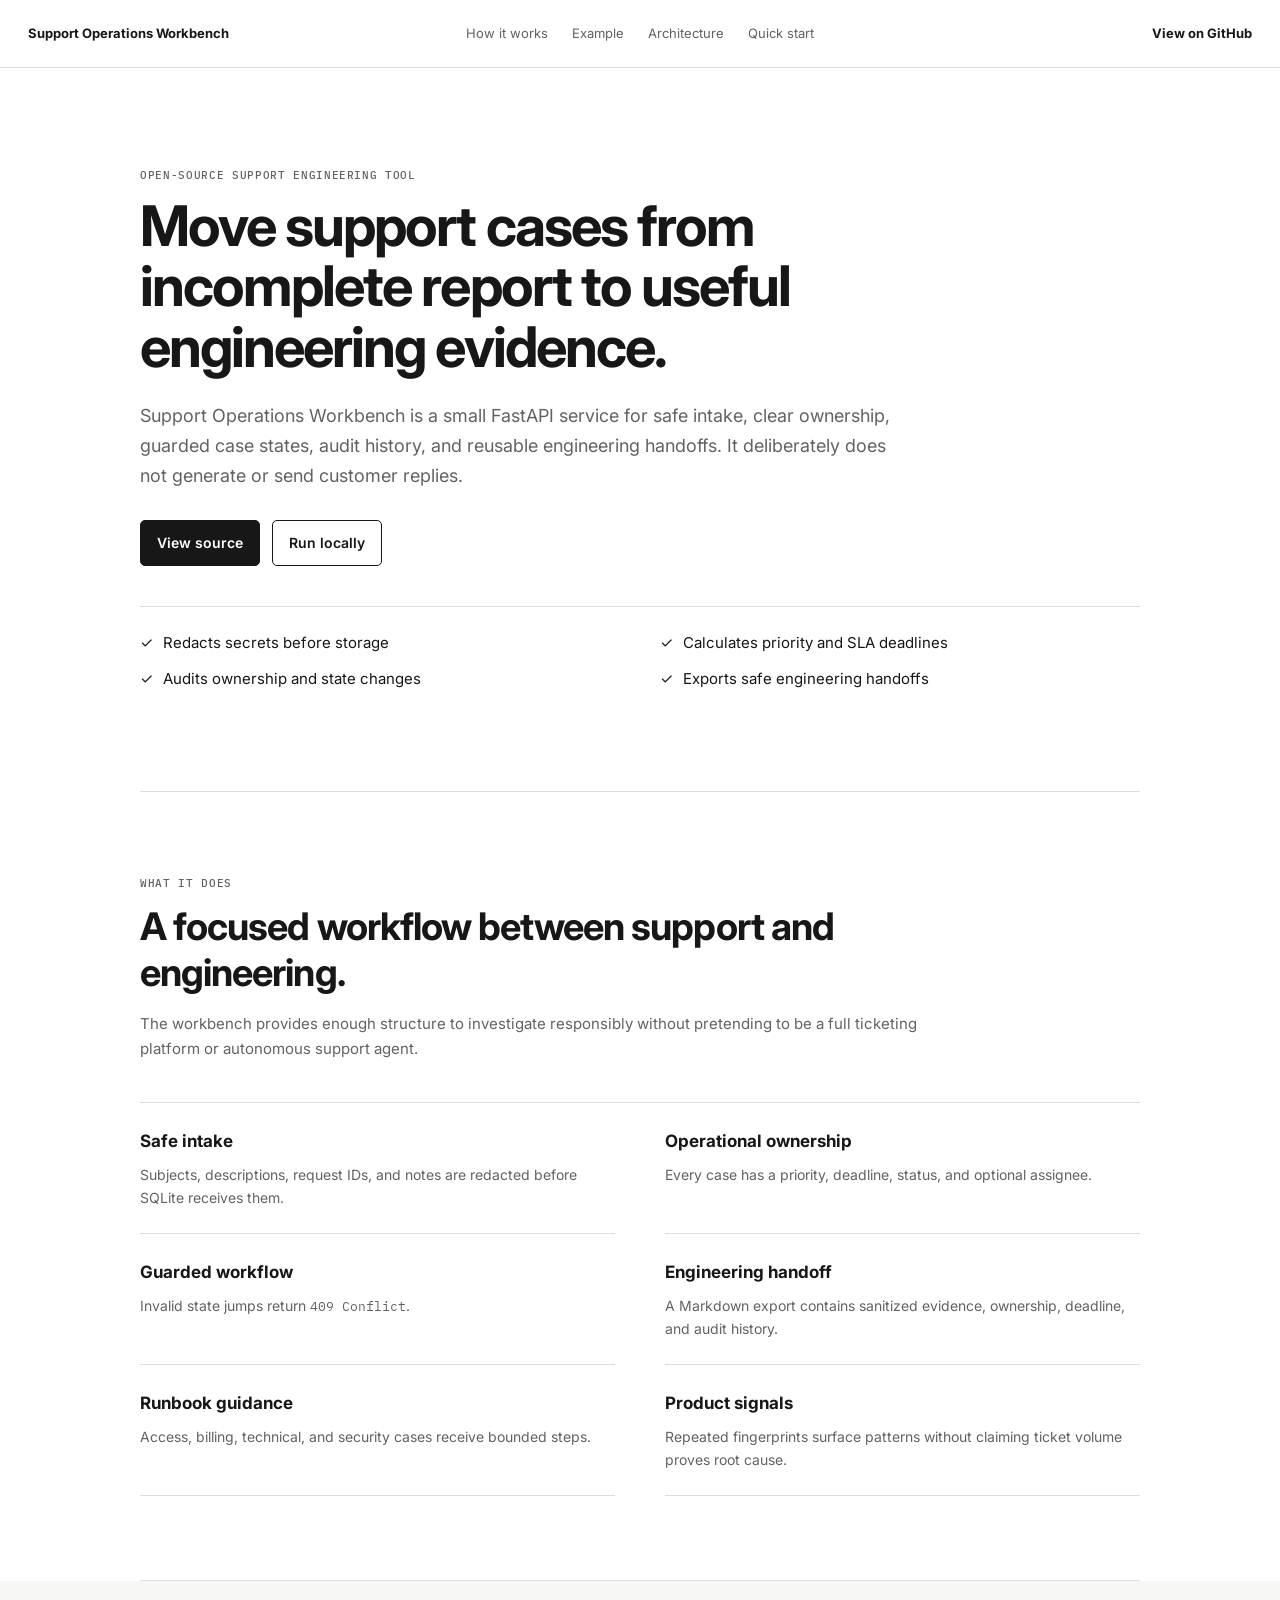
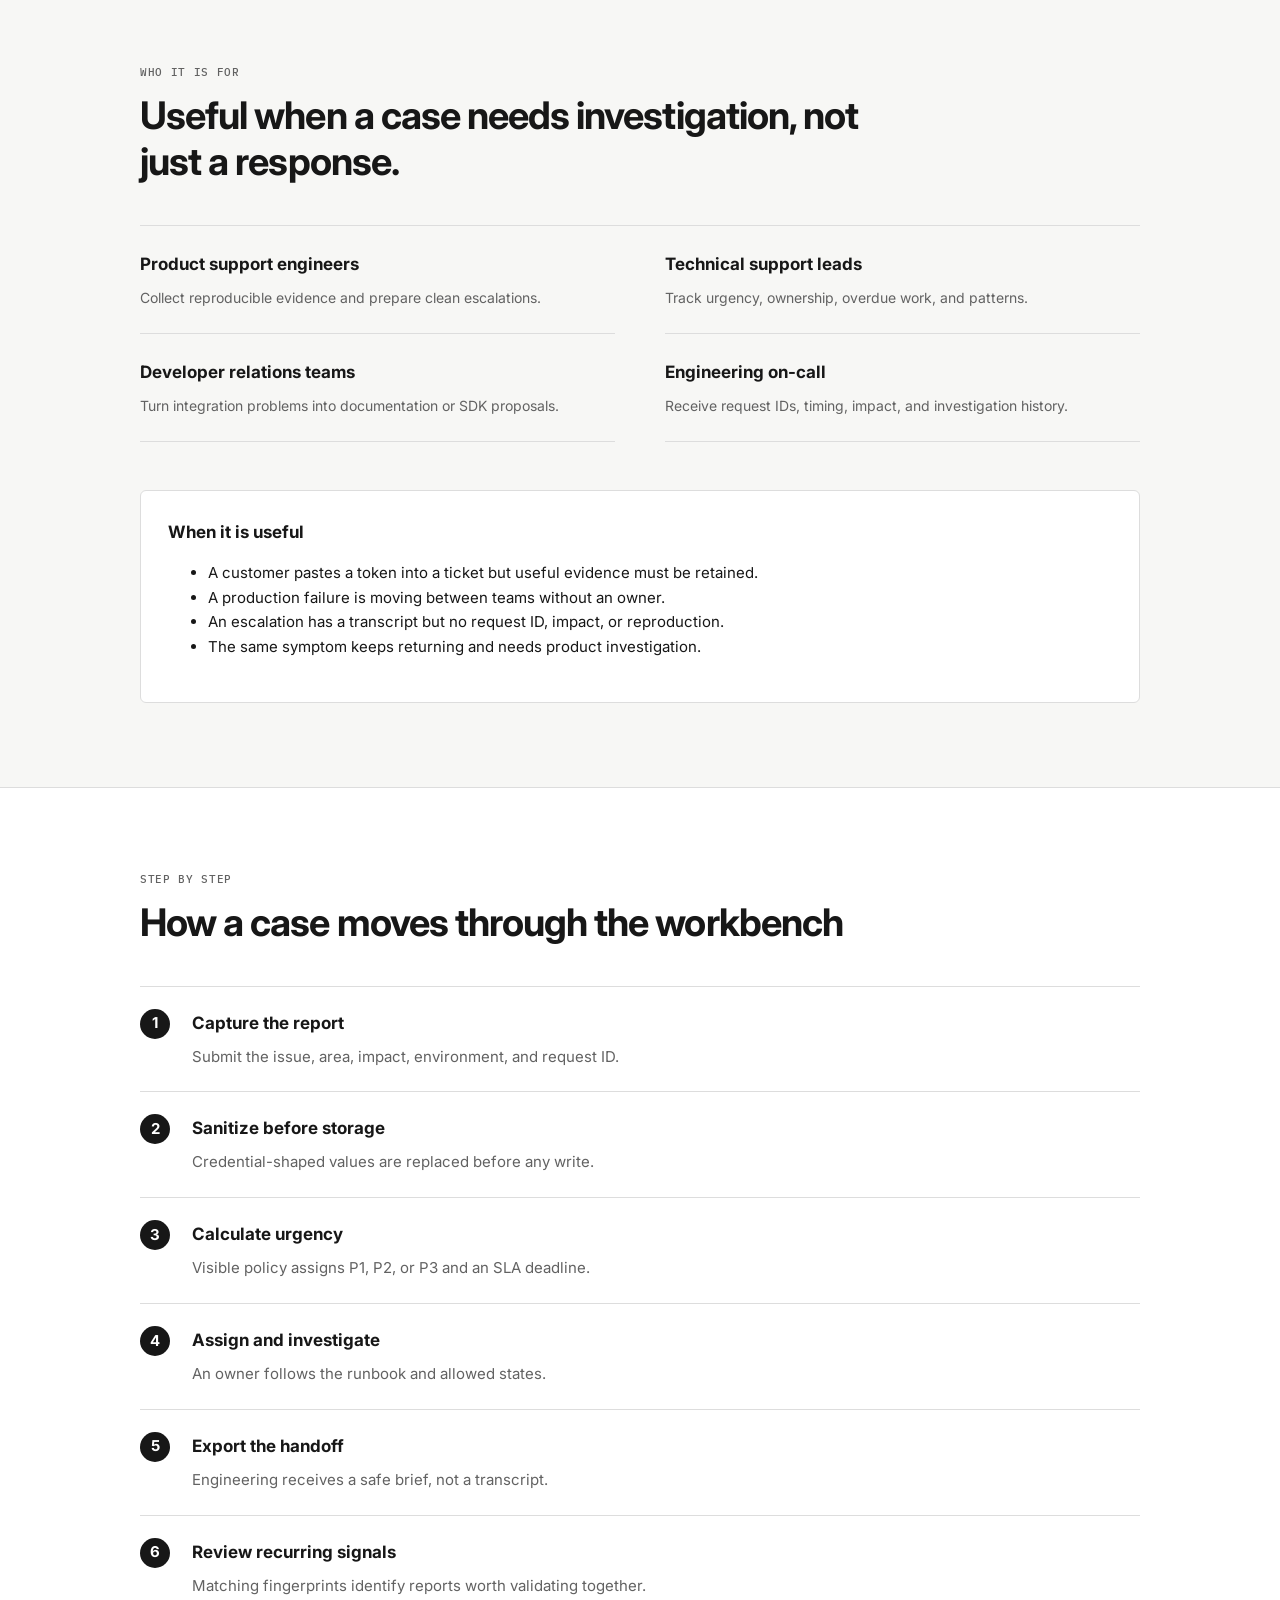
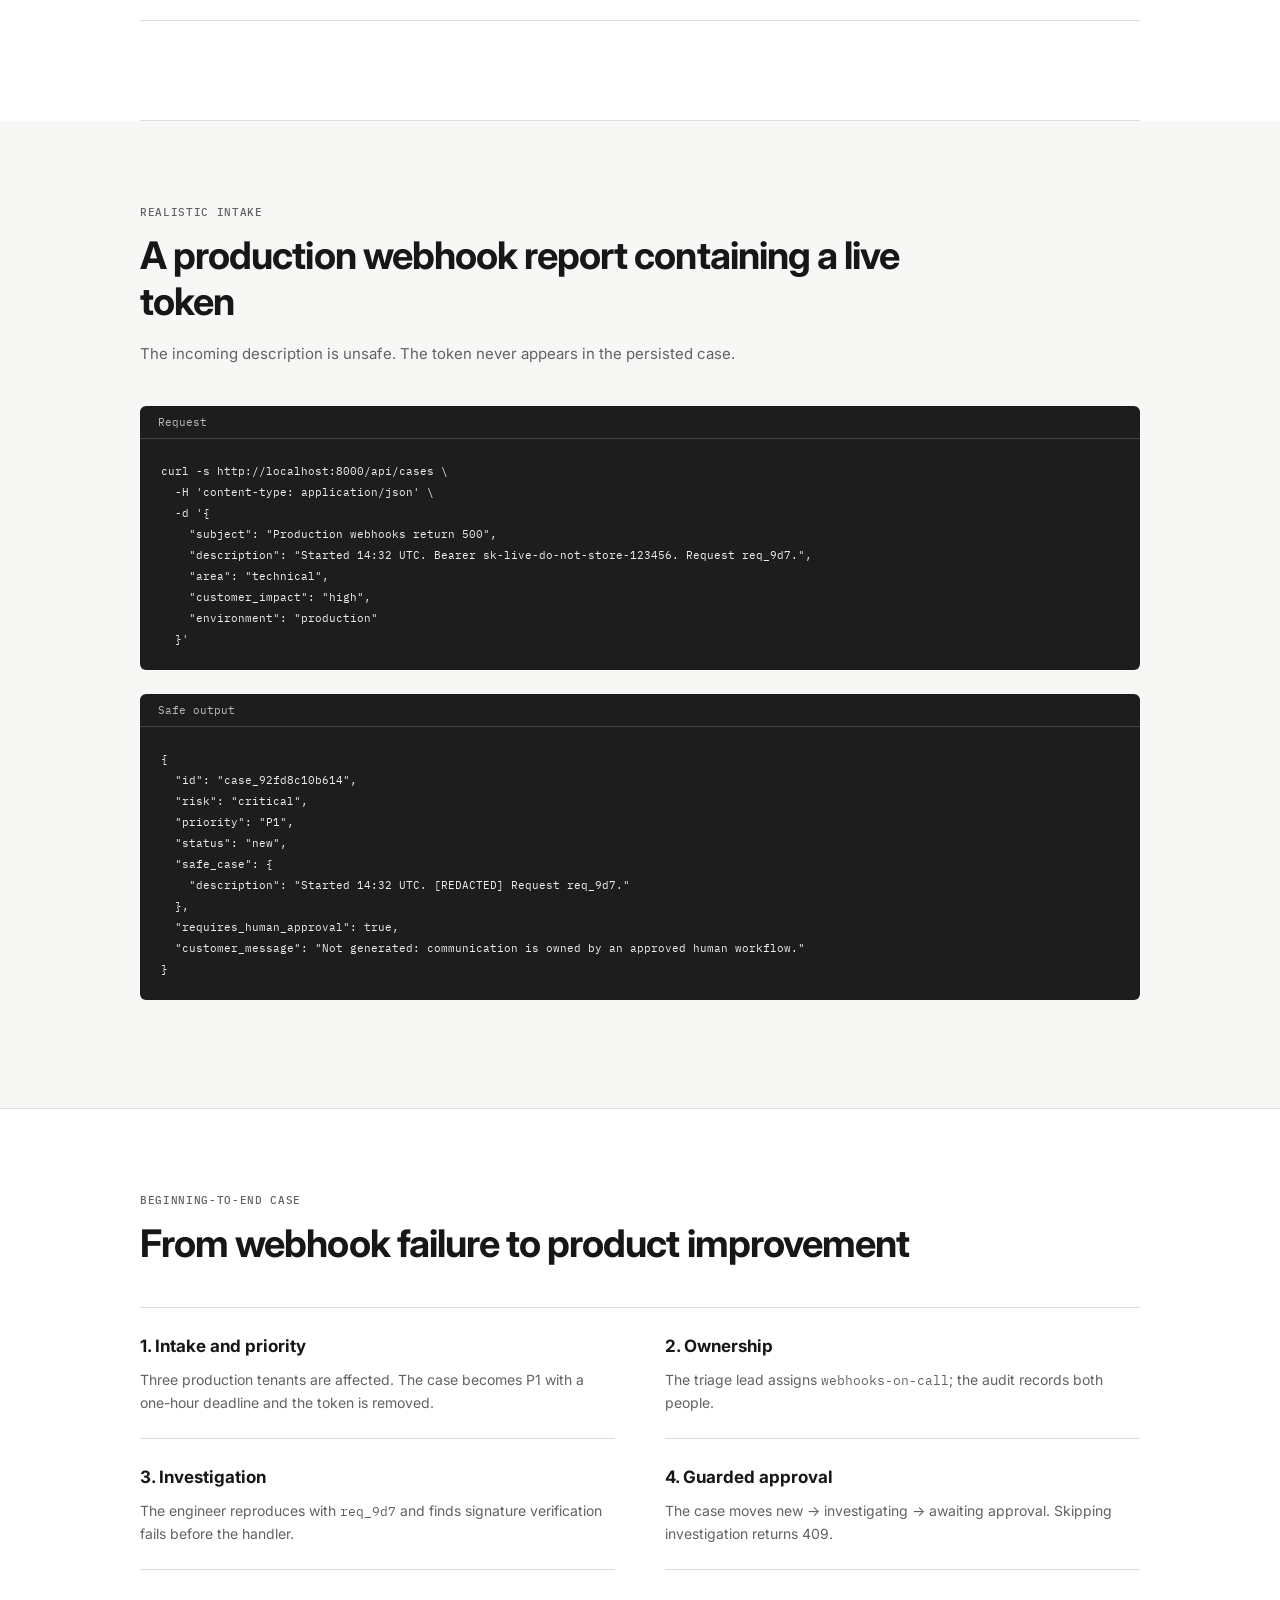
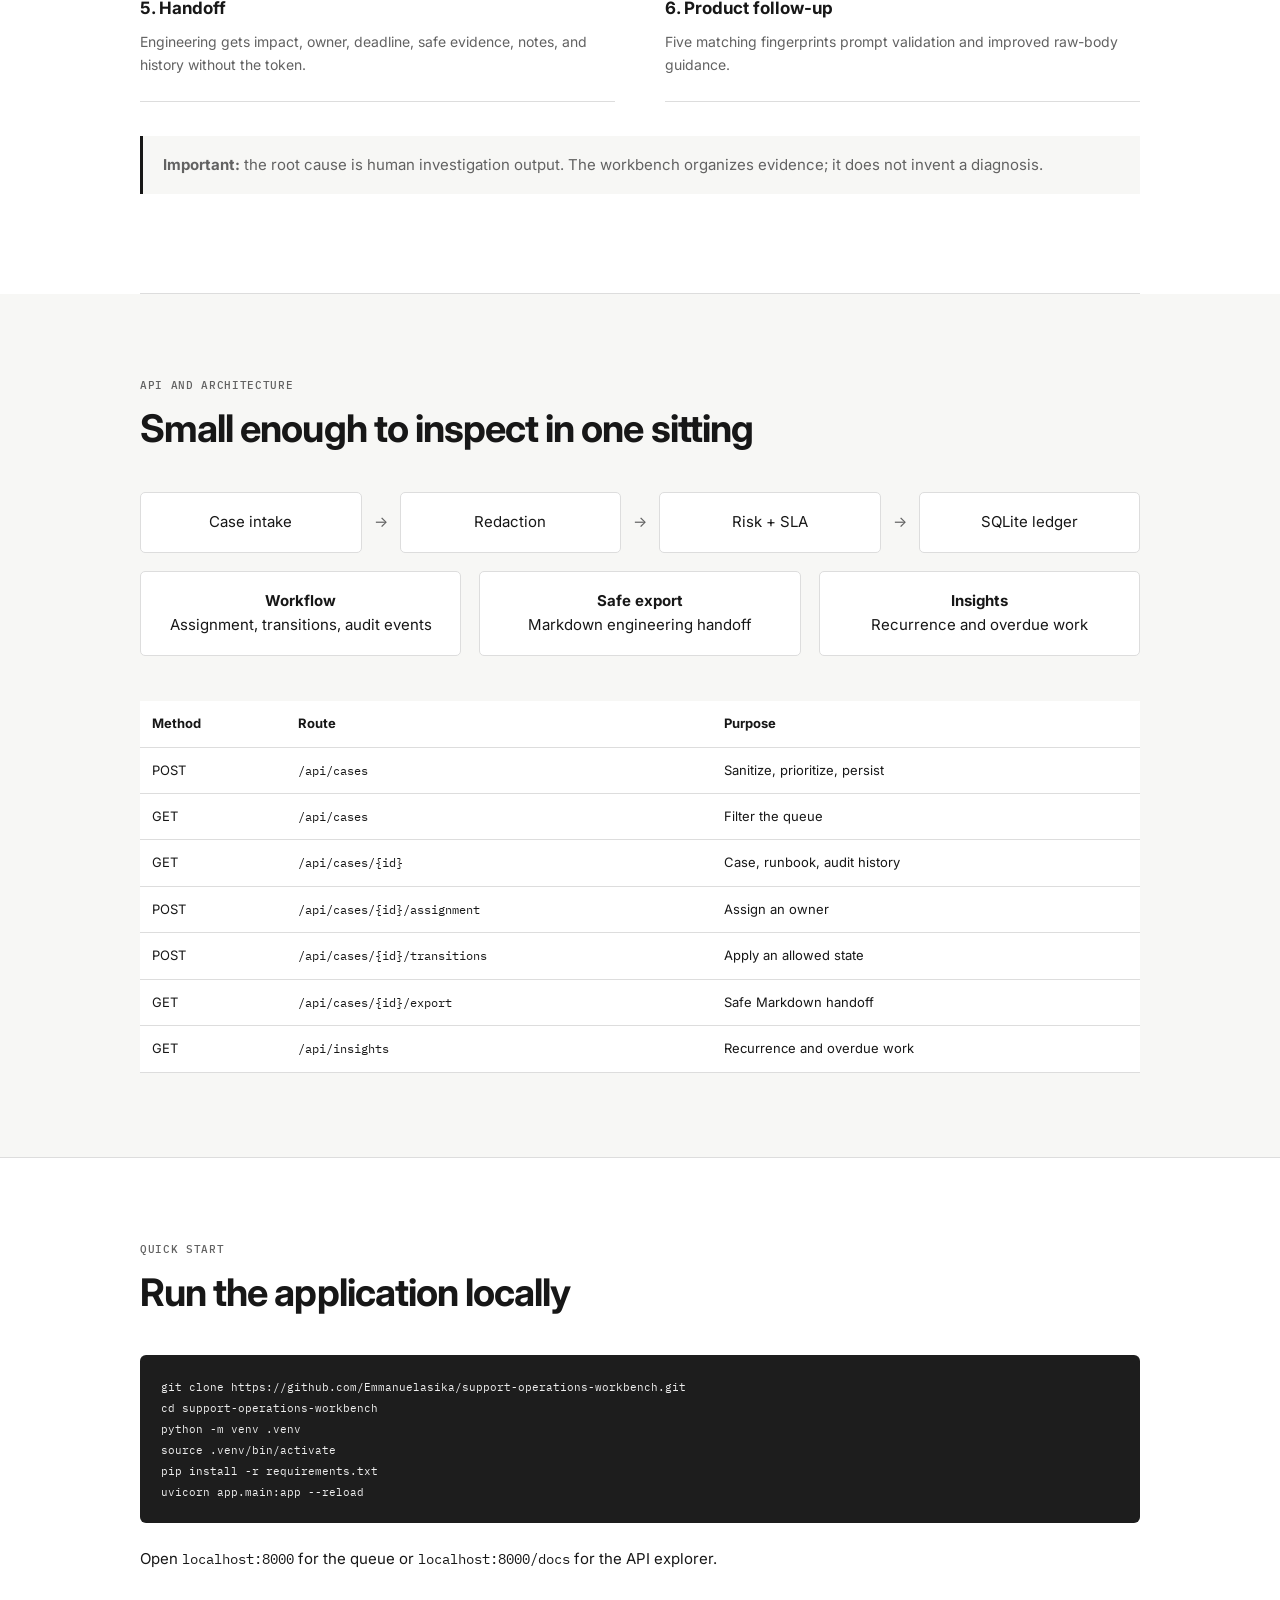
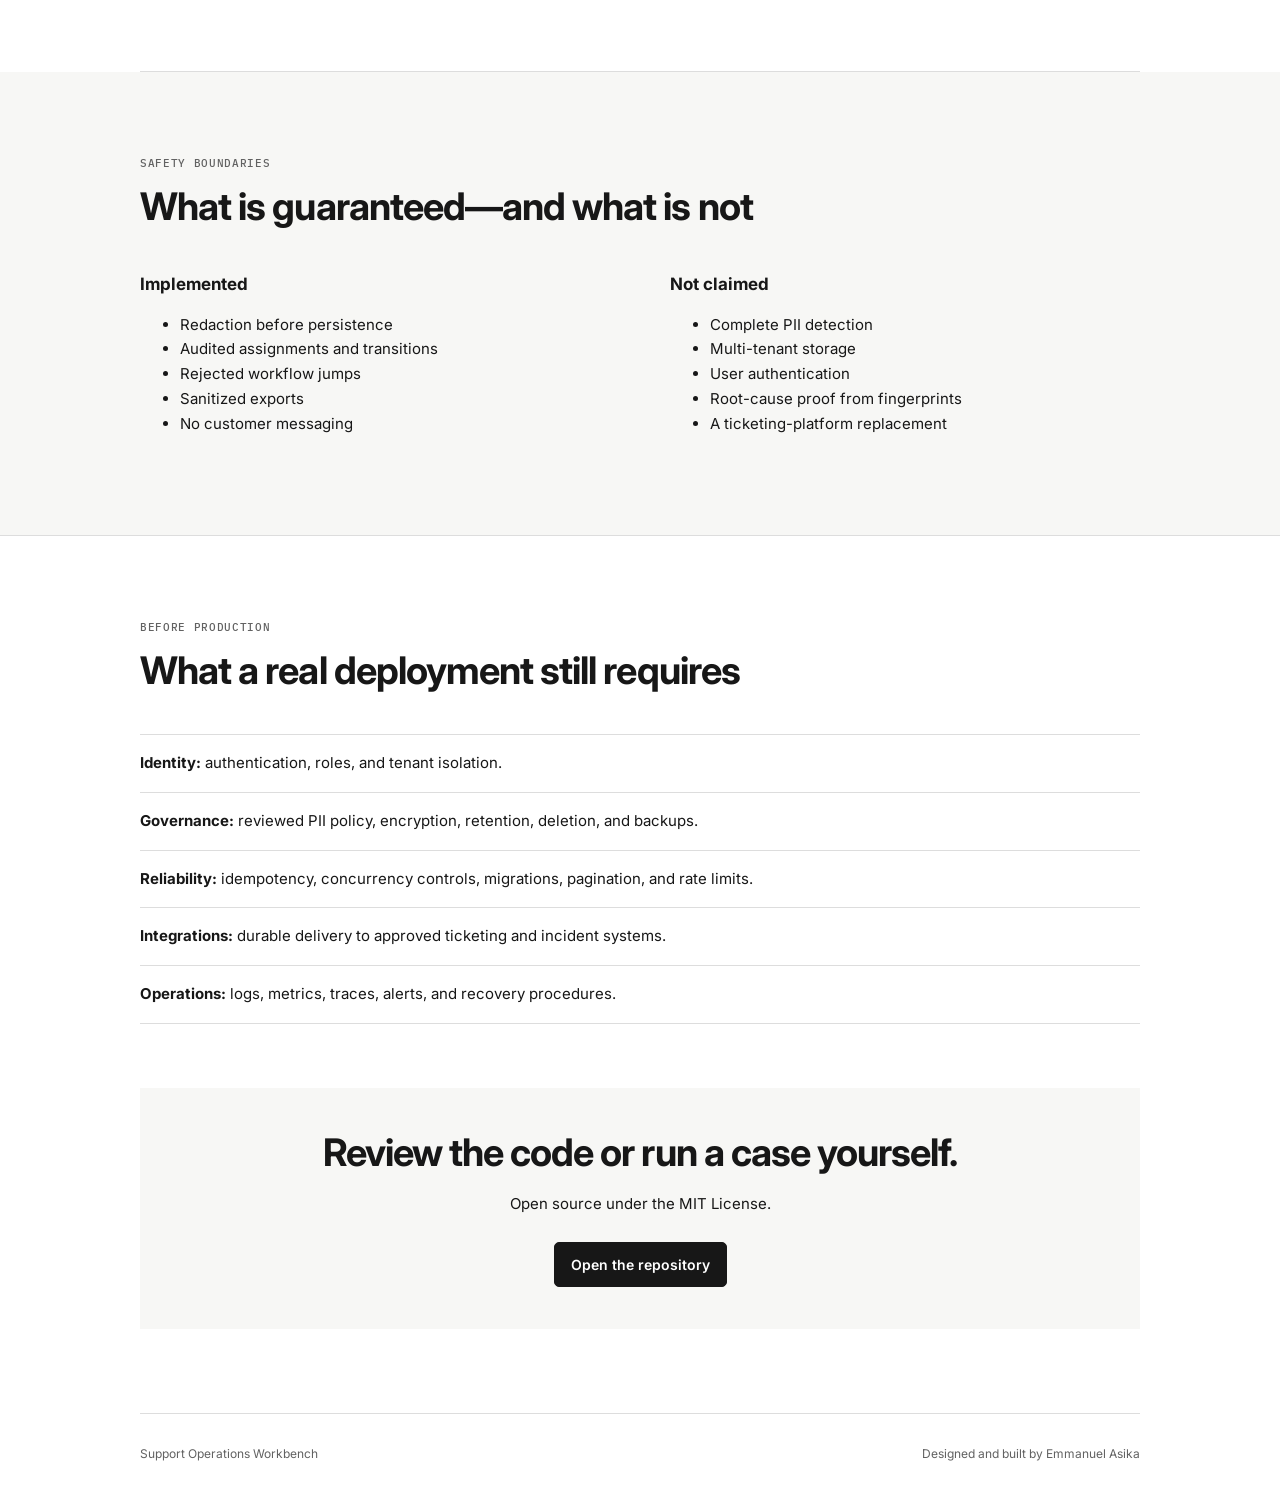
==== commit b14a6a26: "docs: simplify live project walkthrough" ====
--- a/docs/index.html
+++ b/docs/index.html
@@ -1,190 +1,40 @@
 <!doctype html>
-<html lang="en">
-<head>
-  <meta charset="utf-8">
-  <meta name="viewport" content="width=device-width, initial-scale=1">
-  <meta name="description" content="An annotated, end-to-end support engineering case study built by Emmanuel Asika.">
-  <meta property="og:title" content="Support Operations Workbench — case file 017">
-  <meta property="og:description" content="Watch one production webhook failure move from unsafe intake to an evidence-backed engineering handoff.">
-  <title>Support Operations Workbench / Case file 017</title>
-  <link rel="stylesheet" href="site.css">
-</head>
-<body>
-  <header class="rail">
-    <a class="wordmark" href="#top"><span class="pulse"></span> SUPPORT OPERATIONS WORKBENCH</a>
-    <nav aria-label="Case file navigation">
-      <a href="#intake">01 intake</a>
-      <a href="#triage">02 triage</a>
-      <a href="#investigation">03 investigate</a>
-      <a href="#handoff">04 handoff</a>
-      <a href="#architecture">system map</a>
-    </nav>
-    <a class="repo" href="https://github.com/Emmanuelasika/support-operations-workbench">SOURCE ↗</a>
-  </header>
-
-  <main id="top">
-    <section class="opening">
-      <div class="opening-copy">
-        <p class="kicker">OPERATOR CASE FILE / 017 / COMPLETE</p>
-        <h1>A customer pasted a <em>live token</em> into a production incident.</h1>
-        <p class="lede">Here is how I designed a support workflow that preserves the useful evidence, removes the dangerous part, creates clear ownership, and refuses to impersonate human judgment.</p>
-        <div class="byline">
-          <span>BUILT BY <b>EMMANUEL ASIKA</b></span>
-          <span>REFERENCE IMPLEMENTATION</span>
-          <span>FASTAPI + SQLITE</span>
-        </div>
-      </div>
-      <aside class="dispatch">
-        <div class="dispatch-head"><span>LIVE CASE STATE</span><i>● CLOSED</i></div>
-        <p class="case-number">CASE_92FD8C</p>
-        <h2>Production webhooks return 500</h2>
-        <dl>
-          <div><dt>PRIORITY</dt><dd class="danger">P1</dd></div>
-          <div><dt>OWNER</dt><dd>webhooks-on-call</dd></div>
-          <div><dt>AREA</dt><dd>technical</dd></div>
-          <div><dt>SLA</dt><dd>1 hour</dd></div>
-        </dl>
-        <div class="progress" aria-label="Case progress">
-          <span class="complete">INTAKE</span><span class="complete">TRIAGE</span><span class="complete">INVESTIGATE</span><span class="complete">HANDOFF</span>
-        </div>
-      </aside>
-    </section>
-
-    <section class="operator-note">
-      <b>DESIGN POSITION</b>
-      <p>The tool does not compose a customer reply. The risky work here is evidence handling and operational coordination—not prose generation.</p>
-    </section>
-
-    <section id="intake" class="chapter">
-      <header class="chapter-title"><span>01</span><div><p>14:32:07 UTC</p><h2>Unsafe intake arrives</h2></div><em>BOUNDARY EVENT</em></header>
-      <div class="split">
-        <article class="terminal before">
-          <div class="terminal-bar"><span>RAW CUSTOMER REPORT</span><i>NOT PERSISTED</i></div>
-          <pre><code>{
-  "subject": "Production webhooks return 500",
-  "description": "Started 14:32 UTC.
-    <mark>Bearer sk-live-do-not-store-123456</mark>
-    Request req_9d7. Three tenants affected.",
-  "area": "technical",
-  "customer_impact": "high",
-  "environment": "production"
-}</code></pre>
-        </article>
-        <div class="transform"><span>REDACT<br>BEFORE<br>WRITE</span><b>→</b></div>
-        <article class="terminal after">
-          <div class="terminal-bar"><span>SAFE CASE EVIDENCE</span><i>PERSISTED</i></div>
-          <pre><code>{
-  "description": "Started 14:32 UTC.
-    <ins>[REDACTED]</ins>
-    Request req_9d7. Three tenants affected.",
-  "fingerprint": "f3a91c83d8e1"
-}</code></pre>
-        </article>
-      </div>
-      <div class="margin-note"><b>Why this order matters</b><p>Cleaning data after insertion still leaves the secret in logs, traces, backups, or a failed write path. This implementation sanitizes subject, description, request ID, and transition notes before SQLite receives them.</p></div>
-    </section>
-
-    <section id="triage" class="chapter dark">
-      <header class="chapter-title"><span>02</span><div><p>14:32:08 UTC</p><h2>Policy makes the first call</h2></div><em>DETERMINISTIC</em></header>
-      <div class="decision-board">
-        <div class="input-stack">
-          <p>OBSERVED INPUTS</p>
-          <div><span>customer impact</span><b>HIGH</b></div>
-          <div><span>environment</span><b>PRODUCTION</b></div>
-          <div><span>area</span><b>TECHNICAL</b></div>
-        </div>
-        <div class="logic">
-          <span>IF high impact</span><i>OR</i><span>security incident</span><b>THEN</b>
-        </div>
-        <div class="verdict">
-          <p>CALCULATED</p>
-          <strong>P1</strong>
-          <span>critical risk</span>
-          <span>due 15:32 UTC</span>
-        </div>
-      </div>
-      <p class="explain">There is no hidden model confidence controlling urgency. Operators can inspect, test, and change the policy: critical cases get one hour; production or medium-impact cases get eight; lower-risk work gets 24.</p>
-    </section>
-
-    <section id="investigation" class="chapter">
-      <header class="chapter-title"><span>03</span><div><p>14:36–14:51 UTC</p><h2>Ownership becomes observable</h2></div><em>WORK IN PROGRESS</em></header>
-      <div class="workbench">
-        <div class="audit">
-          <h3>ACTIVITY TAPE</h3>
-          <div class="event"><time>14:32:08</time><i></i><p><b>system / created</b><span>Case created from sanitized intake.</span></p></div>
-          <div class="event"><time>14:36:41</time><i></i><p><b>support-triage / assigned</b><span>Assigned to webhooks-on-call.</span></p></div>
-          <div class="event active"><time>14:39:12</time><i></i><p><b>webhooks-on-call / investigating</b><span>Reproduced with req_9d7; signature verification fails before handler execution.</span></p></div>
-          <div class="event"><time>14:51:03</time><i></i><p><b>webhooks-on-call / awaiting approval</b><span>Prepared sanitized engineering escalation.</span></p></div>
-        </div>
-        <aside class="runbook">
-          <p>ACTIVE RUNBOOK / TECHNICAL</p>
-          <h3>Technical reproduction</h3>
-          <label><input type="checkbox" checked disabled> Create a minimal sanitized reproduction</label>
-          <label><input type="checkbox" checked disabled> Capture status, request ID, and timing</label>
-          <label><input type="checkbox" checked disabled> Compare successful and failed requests</label>
-          <div class="boundary"><b>CUSTOMER MESSAGE</b><span>Not generated</span><small>Owned by an approved human workflow</small></div>
-        </aside>
-      </div>
-      <div class="state-rule"><code>new → awaiting_approval</code><b>409 CONFLICT</b><p>The state machine rejects skipped investigation steps, even if a client submits a syntactically valid status.</p></div>
-    </section>
-
-    <section id="handoff" class="chapter paper">
-      <header class="chapter-title"><span>04</span><div><p>14:54:26 UTC</p><h2>Engineering receives a brief, not a transcript</h2></div><em>SAFE EXPORT</em></header>
-      <div class="handoff">
-        <div class="document">
-          <p class="doc-label">MARKDOWN EXPORT / CASE_92FD8C</p>
-          <h3>Production webhooks return 500</h3>
-          <table><tr><th>Status</th><td>awaiting_approval</td><th>Priority</th><td>P1</td></tr><tr><th>Owner</th><td>webhooks-on-call</td><th>Due</th><td>15:32 UTC</td></tr></table>
-          <h4>SAFE CASE</h4>
-          <p>Started 14:32 UTC. <code>[REDACTED]</code> Request req_9d7. Three tenants affected.</p>
-          <h4>INVESTIGATION</h4>
-          <p>Reproduced with req_9d7; signature verification fails before handler execution.</p>
-          <h4>AUDIT TRAIL</h4>
-          <p class="muted">Four actor-stamped events included in chronological order.</p>
-        </div>
-        <aside class="outcome">
-          <p>CASE OUTCOME</p>
-          <h3>Raw-body middleware consumed the payload before signature verification.</h3>
-          <ul><li>Runbook example corrected</li><li>Diagnostic guide proposed</li><li>Three affected tenants identified</li><li>No credential copied into handoff</li></ul>
-          <small>This outcome illustrates how the workflow is used; root-cause diagnosis itself remains human-owned.</small>
-        </aside>
-      </div>
-    </section>
-
-    <section class="chapter recurrence">
-      <header class="chapter-title"><span>05</span><div><p>AFTER CLOSURE</p><h2>One closure becomes product evidence</h2></div><em>FEEDBACK LOOP</em></header>
-      <div class="signal">
-        <div><span>f3a91c83d8e1</span><strong>5</strong><p>matching sanitized cases</p></div>
-        <b>→</b>
-        <div><span>HYPOTHESIS</span><h3>Webhook signature setup is failing at the middleware boundary.</h3><p>Validate against request samples before opening one product issue.</p></div>
-        <b>→</b>
-        <div><span>PRODUCT ACTION</span><h3>Improve raw-body guidance and add a diagnostic example.</h3><p>Replace repeated ticket labor with a durable fix.</p></div>
-      </div>
-      <p class="caution">A repeated fingerprint is a lead, not proof. The API says so explicitly because support volume should not be laundered into false certainty.</p>
-    </section>
-
-    <section id="architecture" class="chapter blueprint">
-      <header class="chapter-title"><span>SYS</span><div><p>IMPLEMENTATION MAP</p><h2>The whole system fits on one page</h2></div><em>INSPECTABLE</em></header>
-      <div class="system">
-        <div class="node input"><small>HTTP</small><b>Case intake</b><span>subject / evidence / impact</span></div>
-        <i>→</i><div class="node guard"><small>BOUNDARY</small><b>Redaction</b><span>before persistence</span></div>
-        <i>→</i><div class="node"><small>POLICY</small><b>Risk + SLA</b><span>explicit rules</span></div>
-        <i>→</i><div class="node database"><small>SQLITE</small><b>Case ledger</b><span>cases + audit events</span></div>
-        <div class="branches"><span>↙</span><span>↓</span><span>↘</span></div>
-        <div class="outputs"><div class="node"><b>Safe export</b><span>engineering handoff</span></div><div class="node"><b>State machine</b><span>guarded mutations</span></div><div class="node"><b>Insights</b><span>recurrence + overdue</span></div></div>
-      </div>
-      <div class="limits">
-        <h3>What I would add before production</h3>
-        <div><span>01</span><p><b>Identity and authorization</b>Tenant-scoped access, roles, and mutation policy.</p><span>02</span><p><b>Data governance</b>Reviewed PII detection, retention, encryption, and deletion.</p><span>03</span><p><b>Concurrency and delivery</b>Idempotency, event outbox, retries, and ticket-system integration.</p><span>04</span><p><b>Operations</b>Metrics, traces, pagination, backups, and migration monitoring.</p></div>
-      </div>
-    </section>
-
-    <section class="closing">
-      <p>OPEN SOURCE / MIT LICENSE</p>
-      <h2>Inspect the boundary.<br>Run the case yourself.</h2>
-      <div><a class="button" href="https://github.com/Emmanuelasika/support-operations-workbench">VIEW SOURCE ↗</a><a href="https://github.com/Emmanuelasika/support-operations-workbench#run-it">LOCAL SETUP →</a></div>
-      <small>Designed and built by Emmanuel Asika · Product support engineering portfolio</small>
-    </section>
-  </main>
-</body>
-</html>
+<html lang="en"><head><meta charset="utf-8"><meta name="viewport" content="width=device-width,initial-scale=1">
+<meta name="description" content="An open-source workflow for safe, owned, auditable support investigations.">
+<meta property="og:title" content="Support Operations Workbench"><title>Support Operations Workbench</title><link rel="stylesheet" href="site.css"></head>
+<body><header class="nav"><a href="#top"><b>Support Operations Workbench</b></a><nav><a href="#workflow">How it works</a><a href="#example">Example</a><a href="#architecture">Architecture</a><a href="#quick-start">Quick start</a></nav><a href="https://github.com/Emmanuelasika/support-operations-workbench"><b>View on GitHub</b></a></header>
+<main id="top">
+<section class="hero"><small>OPEN-SOURCE SUPPORT ENGINEERING TOOL</small><h1>Move support cases from incomplete report to useful engineering evidence.</h1><p class="lead">Support Operations Workbench is a small FastAPI service for safe intake, clear ownership, guarded case states, audit history, and reusable engineering handoffs. It deliberately does not generate or send customer replies.</p><p class="buttons"><a class="primary" href="https://github.com/Emmanuelasika/support-operations-workbench">View source</a><a href="#quick-start">Run locally</a></p><ul class="summary"><li>Redacts secrets before storage</li><li>Calculates priority and SLA deadlines</li><li>Audits ownership and state changes</li><li>Exports safe engineering handoffs</li></ul></section>
+<section id="what-it-does"><header><small>WHAT IT DOES</small><h2>A focused workflow between support and engineering.</h2><p>The workbench provides enough structure to investigate responsibly without pretending to be a full ticketing platform or autonomous support agent.</p></header><div class="grid"><article><h3>Safe intake</h3><p>Subjects, descriptions, request IDs, and notes are redacted before SQLite receives them.</p></article><article><h3>Operational ownership</h3><p>Every case has a priority, deadline, status, and optional assignee.</p></article><article><h3>Guarded workflow</h3><p>Invalid state jumps return <code>409 Conflict</code>.</p></article><article><h3>Engineering handoff</h3><p>A Markdown export contains sanitized evidence, ownership, deadline, and audit history.</p></article><article><h3>Runbook guidance</h3><p>Access, billing, technical, and security cases receive bounded steps.</p></article><article><h3>Product signals</h3><p>Repeated fingerprints surface patterns without claiming ticket volume proves root cause.</p></article></div></section>
+<section id="users" class="wide"><header><small>WHO IT IS FOR</small><h2>Useful when a case needs investigation, not just a response.</h2></header><div class="grid"><article><h3>Product support engineers</h3><p>Collect reproducible evidence and prepare clean escalations.</p></article><article><h3>Technical support leads</h3><p>Track urgency, ownership, overdue work, and patterns.</p></article><article><h3>Developer relations teams</h3><p>Turn integration problems into documentation or SDK proposals.</p></article><article><h3>Engineering on-call</h3><p>Receive request IDs, timing, impact, and investigation history.</p></article></div><div class="callout"><h3>When it is useful</h3><ul><li>A customer pastes a token into a ticket but useful evidence must be retained.</li><li>A production failure is moving between teams without an owner.</li><li>An escalation has a transcript but no request ID, impact, or reproduction.</li><li>The same symptom keeps returning and needs product investigation.</li></ul></div></section>
+<section id="workflow"><header><small>STEP BY STEP</small><h2>How a case moves through the workbench</h2></header><ol class="steps"><li><b>1</b><div><h3>Capture the report</h3><p>Submit the issue, area, impact, environment, and request ID.</p></div></li><li><b>2</b><div><h3>Sanitize before storage</h3><p>Credential-shaped values are replaced before any write.</p></div></li><li><b>3</b><div><h3>Calculate urgency</h3><p>Visible policy assigns P1, P2, or P3 and an SLA deadline.</p></div></li><li><b>4</b><div><h3>Assign and investigate</h3><p>An owner follows the runbook and allowed states.</p></div></li><li><b>5</b><div><h3>Export the handoff</h3><p>Engineering receives a safe brief, not a transcript.</p></div></li><li><b>6</b><div><h3>Review recurring signals</h3><p>Matching fingerprints identify reports worth validating together.</p></div></li></ol></section>
+<section id="example" class="wide"><header><small>REALISTIC INTAKE</small><h2>A production webhook report containing a live token</h2><p>The incoming description is unsafe. The token never appears in the persisted case.</p></header><div class="code"><b>Request</b><pre><code>curl -s http://localhost:8000/api/cases \
+  -H 'content-type: application/json' \
+  -d '{
+    "subject": "Production webhooks return 500",
+    "description": "Started 14:32 UTC. Bearer sk-live-do-not-store-123456. Request req_9d7.",
+    "area": "technical",
+    "customer_impact": "high",
+    "environment": "production"
+  }'</code></pre></div><div class="code"><b>Safe output</b><pre><code>{
+  "id": "case_92fd8c10b614",
+  "risk": "critical",
+  "priority": "P1",
+  "status": "new",
+  "safe_case": {
+    "description": "Started 14:32 UTC. [REDACTED] Request req_9d7."
+  },
+  "requires_human_approval": true,
+  "customer_message": "Not generated: communication is owned by an approved human workflow."
+}</code></pre></div></section>
+<section id="case-study"><header><small>BEGINNING-TO-END CASE</small><h2>From webhook failure to product improvement</h2></header><div class="grid"><article><h3>1. Intake and priority</h3><p>Three production tenants are affected. The case becomes P1 with a one-hour deadline and the token is removed.</p></article><article><h3>2. Ownership</h3><p>The triage lead assigns <code>webhooks-on-call</code>; the audit records both people.</p></article><article><h3>3. Investigation</h3><p>The engineer reproduces with <code>req_9d7</code> and finds signature verification fails before the handler.</p></article><article><h3>4. Guarded approval</h3><p>The case moves new → investigating → awaiting approval. Skipping investigation returns 409.</p></article><article><h3>5. Handoff</h3><p>Engineering gets impact, owner, deadline, safe evidence, notes, and history without the token.</p></article><article><h3>6. Product follow-up</h3><p>Five matching fingerprints prompt validation and improved raw-body guidance.</p></article></div><p class="note"><b>Important:</b> the root cause is human investigation output. The workbench organizes evidence; it does not invent a diagnosis.</p></section>
+<section id="architecture" class="wide"><header><small>API AND ARCHITECTURE</small><h2>Small enough to inspect in one sitting</h2></header><div class="flow"><span>Case intake</span><i>→</i><span>Redaction</span><i>→</i><span>Risk + SLA</span><i>→</i><span>SQLite ledger</span></div><div class="outputs"><span><b>Workflow</b>Assignment, transitions, audit events</span><span><b>Safe export</b>Markdown engineering handoff</span><span><b>Insights</b>Recurrence and overdue work</span></div><table><tr><th>Method</th><th>Route</th><th>Purpose</th></tr><tr><td>POST</td><td><code>/api/cases</code></td><td>Sanitize, prioritize, persist</td></tr><tr><td>GET</td><td><code>/api/cases</code></td><td>Filter the queue</td></tr><tr><td>GET</td><td><code>/api/cases/{id}</code></td><td>Case, runbook, audit history</td></tr><tr><td>POST</td><td><code>/api/cases/{id}/assignment</code></td><td>Assign an owner</td></tr><tr><td>POST</td><td><code>/api/cases/{id}/transitions</code></td><td>Apply an allowed state</td></tr><tr><td>GET</td><td><code>/api/cases/{id}/export</code></td><td>Safe Markdown handoff</td></tr><tr><td>GET</td><td><code>/api/insights</code></td><td>Recurrence and overdue work</td></tr></table></section>
+<section id="quick-start"><header><small>QUICK START</small><h2>Run the application locally</h2></header><div class="code"><pre><code>git clone https://github.com/Emmanuelasika/support-operations-workbench.git
+cd support-operations-workbench
+python -m venv .venv
+source .venv/bin/activate
+pip install -r requirements.txt
+uvicorn app.main:app --reload</code></pre></div><p>Open <code>localhost:8000</code> for the queue or <code>localhost:8000/docs</code> for the API explorer.</p></section>
+<section id="safety" class="wide"><header><small>SAFETY BOUNDARIES</small><h2>What is guaranteed—and what is not</h2></header><div class="two"><div><h3>Implemented</h3><ul><li>Redaction before persistence</li><li>Audited assignments and transitions</li><li>Rejected workflow jumps</li><li>Sanitized exports</li><li>No customer messaging</li></ul></div><div><h3>Not claimed</h3><ul><li>Complete PII detection</li><li>Multi-tenant storage</li><li>User authentication</li><li>Root-cause proof from fingerprints</li><li>A ticketing-platform replacement</li></ul></div></div></section>
+<section id="limitations"><header><small>BEFORE PRODUCTION</small><h2>What a real deployment still requires</h2></header><ul class="limits"><li><b>Identity:</b> authentication, roles, and tenant isolation.</li><li><b>Governance:</b> reviewed PII policy, encryption, retention, deletion, and backups.</li><li><b>Reliability:</b> idempotency, concurrency controls, migrations, pagination, and rate limits.</li><li><b>Integrations:</b> durable delivery to approved ticketing and incident systems.</li><li><b>Operations:</b> logs, metrics, traces, alerts, and recovery procedures.</li></ul><div class="cta"><h2>Review the code or run a case yourself.</h2><p>Open source under the MIT License.</p><a class="primary" href="https://github.com/Emmanuelasika/support-operations-workbench">Open the repository</a></div></section>
+</main><footer><span>Support Operations Workbench</span><span>Designed and built by Emmanuel Asika</span></footer></body></html>
--- a/docs/site.css
+++ b/docs/site.css
@@ -1,408 +1 @@
-@import url('https://fonts.googleapis.com/css2?family=IBM+Plex+Mono:wght@400;500&family=Inter:wght@400;500;600&family=Newsreader:ital,opsz,wght@1,6..72,400&display=swap');
-
-:root {
-  --ink: #151515;
-  --quiet: #707070;
-  --faint: #9a9a9a;
-  --line: #dedede;
-  --soft: #f6f6f4;
-  --paper: #ffffff;
-  --accent: #151515;
-  --warning: #87423e;
-  --mono: "IBM Plex Mono", monospace;
-  --sans: "Inter", sans-serif;
-  --serif: "Newsreader", Georgia, serif;
-}
-
-* { box-sizing: border-box; }
-html { scroll-behavior: smooth; }
-body {
-  margin: 0;
-  background: var(--paper);
-  color: var(--ink);
-  font: 14px/1.65 var(--sans);
-  -webkit-font-smoothing: antialiased;
-}
-a { color: inherit; text-decoration: none; }
-
-.rail {
-  position: sticky;
-  z-index: 10;
-  top: 0;
-  min-height: 64px;
-  padding: 0 max(28px, calc((100vw - 1240px) / 2));
-  display: grid;
-  grid-template-columns: 180px 1fr 120px;
-  align-items: center;
-  background: rgba(255, 255, 255, .94);
-  border-bottom: 1px solid var(--line);
-  backdrop-filter: blur(12px);
-}
-.wordmark {
-  display: flex;
-  align-items: center;
-  gap: 9px;
-  font: 500 11px var(--mono);
-  letter-spacing: .04em;
-}
-.pulse {
-  width: 6px;
-  height: 6px;
-  border-radius: 50%;
-  background: var(--accent);
-}
-.rail nav {
-  display: flex;
-  justify-content: center;
-  gap: 27px;
-  font: 10px var(--mono);
-  color: var(--quiet);
-}
-.rail nav a { padding: 22px 0 19px; border-bottom: 2px solid transparent; }
-.rail nav a:hover { color: var(--ink); border-color: var(--accent); }
-.repo { justify-self: end; font: 10px var(--mono); }
-
-main { overflow: hidden; }
-.opening {
-  width: min(1180px, calc(100% - 56px));
-  min-height: 680px;
-  margin: auto;
-  padding: 118px 0 110px;
-  display: grid;
-  grid-template-columns: minmax(0, 1.45fr) minmax(290px, .55fr);
-  align-items: center;
-  gap: clamp(70px, 10vw, 150px);
-}
-.kicker,
-.byline,
-.chapter-title p,
-.chapter-title em,
-.dispatch-head,
-.terminal-bar,
-.input-stack > p,
-.verdict > p,
-.runbook > p,
-.doc-label,
-.outcome > p,
-.signal span,
-.closing > p {
-  font: 10px var(--mono);
-  letter-spacing: .09em;
-}
-.kicker { color: var(--accent); margin: 0; }
-h1 {
-  max-width: 820px;
-  margin: 28px 0 35px;
-  font-size: clamp(49px, 6.2vw, 82px);
-  font-weight: 500;
-  line-height: 1.04;
-  letter-spacing: -.055em;
-}
-h1 em {
-  font-family: var(--serif);
-  font-weight: 400;
-  letter-spacing: -.045em;
-}
-.lede { max-width: 690px; margin: 0; color: var(--quiet); font-size: 17px; line-height: 1.75; }
-.byline {
-  display: flex;
-  flex-wrap: wrap;
-  gap: 12px 28px;
-  margin-top: 52px;
-  color: var(--faint);
-}
-.byline b { color: var(--ink); font-weight: 500; }
-
-.dispatch {
-  padding: 0 0 0 27px;
-  border-left: 1px solid var(--ink);
-}
-.dispatch-head { display: flex; justify-content: space-between; color: var(--quiet); }
-.dispatch-head i { color: var(--ink); font-style: normal; }
-.case-number { margin: 52px 0 10px; color: var(--quiet); font: 10px var(--mono); }
-.dispatch h2 { max-width: 290px; margin: 0 0 35px; font-size: 20px; font-weight: 500; line-height: 1.35; }
-.dispatch dl { margin: 0; }
-.dispatch dl div {
-  padding: 11px 0;
-  display: grid;
-  grid-template-columns: 100px 1fr;
-  border-top: 1px solid var(--line);
-}
-.dispatch dt { color: var(--faint); font: 9px var(--mono); }
-.dispatch dd { margin: 0; font: 500 10px var(--mono); }
-.dispatch .danger { color: var(--warning); }
-.progress { margin-top: 40px; display: grid; grid-template-columns: repeat(4, 1fr); gap: 3px; }
-.progress span {
-  padding-top: 8px;
-  border-top: 1px solid var(--line);
-  color: var(--faint);
-  font: 7px var(--mono);
-}
-.progress .complete { border-color: var(--ink); color: var(--ink); }
-
-.operator-note {
-  width: min(1180px, calc(100% - 56px));
-  margin: 0 auto 40px;
-  padding: 24px 0;
-  display: grid;
-  grid-template-columns: 180px minmax(0, 720px);
-  gap: 35px;
-  border-top: 1px solid var(--ink);
-  border-bottom: 1px solid var(--line);
-}
-.operator-note b { font: 10px var(--mono); }
-.operator-note p { margin: 0; color: var(--quiet); font-size: 13px; }
-
-.chapter {
-  width: min(1180px, calc(100% - 56px));
-  margin: auto;
-  padding: 145px 0;
-  position: relative;
-  border-top: 1px solid var(--line);
-}
-.chapter-title {
-  margin-bottom: 78px;
-  display: grid;
-  grid-template-columns: 80px 1fr auto;
-  align-items: end;
-}
-.chapter-title > span { color: var(--ink); font: 500 20px var(--mono); }
-.chapter-title p { margin: 0; color: var(--faint); }
-.chapter-title h2 {
-  margin: 9px 0 0;
-  font-size: clamp(34px, 4.4vw, 56px);
-  font-weight: 500;
-  line-height: 1.1;
-  letter-spacing: -.045em;
-}
-.chapter-title em { padding-bottom: 7px; color: var(--quiet); font-style: normal; }
-
-.split { display: grid; grid-template-columns: 1fr 110px 1fr; align-items: stretch; }
-.terminal { min-width: 0; border-top: 1px solid var(--ink); background: var(--soft); }
-.terminal-bar {
-  padding: 14px 0;
-  display: flex;
-  justify-content: space-between;
-  border-bottom: 1px solid var(--line);
-  color: var(--quiet);
-}
-.terminal-bar i { color: var(--warning); font-style: normal; }
-.after .terminal-bar i { color: var(--ink); }
-pre { margin: 0; padding: 30px 25px 35px 0; overflow: auto; color: #484848; font: 11px/1.95 var(--mono); }
-mark { padding: 2px; background: #ececea; color: var(--ink); text-decoration: underline; text-decoration-color: var(--warning); text-underline-offset: 3px; }
-ins { color: var(--ink); text-decoration: none; font-weight: 500; }
-.transform { display: grid; place-items: center; color: var(--quiet); text-align: center; font: 8px/1.7 var(--mono); }
-.transform b { font-size: 20px; font-weight: 400; }
-.margin-note {
-  max-width: 720px;
-  margin: 55px 0 0 auto;
-  padding-top: 17px;
-  display: grid;
-  grid-template-columns: 175px 1fr;
-  gap: 25px;
-  border-top: 1px solid var(--ink);
-}
-.margin-note b { font: 10px var(--mono); }
-.margin-note p { margin: 0; color: var(--quiet); font-size: 12px; }
-
-.dark {
-  width: 100%;
-  padding-right: max(28px, calc((100vw - 1180px) / 2));
-  padding-left: max(28px, calc((100vw - 1180px) / 2));
-  background: var(--soft);
-}
-.decision-board { display: grid; grid-template-columns: 1fr .8fr .8fr; border-top: 1px solid var(--ink); border-bottom: 1px solid var(--ink); }
-.input-stack, .logic, .verdict { padding: 35px 30px; }
-.input-stack { border-right: 1px solid var(--line); }
-.input-stack > p, .verdict > p { color: var(--faint); }
-.input-stack div {
-  padding: 13px 0;
-  display: flex;
-  justify-content: space-between;
-  border-top: 1px solid var(--line);
-  font: 10px var(--mono);
-}
-.input-stack span { color: var(--quiet); }
-.logic {
-  display: grid;
-  place-items: center;
-  border-right: 1px solid var(--line);
-  color: var(--quiet);
-  font: 10px var(--mono);
-}
-.logic i { color: var(--faint); font-style: normal; }
-.logic b { color: var(--ink); }
-.verdict { text-align: center; }
-.verdict strong { display: block; color: var(--ink); font: 500 74px/1 var(--mono); }
-.verdict span { display: block; margin-top: 10px; font: 9px var(--mono); }
-.explain { max-width: 690px; margin: 45px auto 0; color: var(--quiet); text-align: center; font-size: 12px; }
-
-.workbench { display: grid; grid-template-columns: 1.4fr .6fr; border-top: 1px solid var(--ink); border-bottom: 1px solid var(--line); }
-.audit, .runbook { padding: 38px 30px 38px 0; }
-.audit { border-right: 1px solid var(--line); }
-.audit h3 { margin: 0 0 38px; color: var(--faint); font: 10px var(--mono); }
-.event { min-height: 94px; display: grid; grid-template-columns: 80px 22px 1fr; gap: 10px; }
-.event time { color: var(--faint); font: 9px var(--mono); }
-.event i {
-  width: 8px;
-  height: 8px;
-  position: relative;
-  border: 1px solid var(--faint);
-  border-radius: 50%;
-}
-.event i::after {
-  content: "";
-  width: 1px;
-  height: 77px;
-  position: absolute;
-  top: 8px;
-  left: 3px;
-  background: var(--line);
-}
-.event:last-child i::after { display: none; }
-.event.active i { border-color: var(--ink); background: var(--ink); }
-.event p { margin: 0; }
-.event b, .event span { display: block; }
-.event b { font: 500 11px var(--mono); }
-.event span { max-width: 520px; margin-top: 5px; color: var(--quiet); font-size: 11px; }
-.runbook { padding-left: 35px; }
-.runbook > p { color: var(--ink); }
-.runbook h3 { margin: 18px 0 30px; font-size: 18px; font-weight: 500; }
-.runbook label { display: block; margin: 17px 0; color: #555; font-size: 11px; }
-.runbook input { margin-right: 8px; accent-color: var(--accent); }
-.boundary { margin-top: 45px; padding-top: 18px; border-top: 1px solid var(--ink); }
-.boundary b, .boundary span, .boundary small { display: block; }
-.boundary b { color: var(--faint); font: 9px var(--mono); }
-.boundary span { margin: 7px 0; color: var(--warning); font: 500 10px var(--mono); }
-.boundary small { color: var(--quiet); font-size: 10px; }
-.state-rule {
-  padding: 26px 0;
-  display: grid;
-  grid-template-columns: 220px 145px 1fr;
-  align-items: center;
-  gap: 22px;
-  border-bottom: 1px solid var(--line);
-}
-.state-rule code { font: 10px var(--mono); }
-.state-rule b { color: var(--warning); font: 10px var(--mono); }
-.state-rule p { color: var(--quiet); font-size: 11px; }
-
-.paper {
-  width: 100%;
-  padding-right: max(28px, calc((100vw - 1180px) / 2));
-  padding-left: max(28px, calc((100vw - 1180px) / 2));
-  background: var(--paper);
-}
-.handoff { display: grid; grid-template-columns: 1.35fr .65fr; gap: 65px; }
-.document { padding: 50px; background: var(--paper); border: 1px solid #d4d0c7; }
-.doc-label { color: var(--faint); }
-.document h3 { margin: 30px 0; font-size: 25px; font-weight: 500; }
-.document table { width: 100%; border-collapse: collapse; font: 9px var(--mono); }
-.document th, .document td { padding: 10px 0; border-top: 1px solid var(--line); text-align: left; }
-.document th { color: var(--faint); font-weight: 400; }
-.document h4 { margin: 34px 0 8px; font: 9px var(--mono); letter-spacing: .08em; }
-.document p { font-size: 12px; }
-.document code { color: var(--ink); text-decoration: underline; text-decoration-color: var(--warning); text-underline-offset: 3px; }
-.muted { color: var(--quiet); }
-.outcome { padding: 15px 0 0; }
-.outcome > p { color: var(--ink); }
-.outcome h3 { margin: 24px 0 35px; font-size: 22px; font-weight: 500; line-height: 1.45; }
-.outcome ul { margin: 0; padding: 0; list-style: none; }
-.outcome li { padding: 11px 0; border-top: 1px solid #d4d0c7; font-size: 11px; }
-.outcome small { display: block; margin-top: 35px; color: var(--quiet); font-size: 10px; }
-
-.recurrence { padding-bottom: 170px; }
-.signal { display: grid; grid-template-columns: .65fr 55px 1fr 55px 1fr; align-items: stretch; }
-.signal > div { padding: 28px 0; border-top: 1px solid var(--ink); border-bottom: 1px solid var(--line); }
-.signal > b { display: grid; place-items: center; color: var(--faint); font-weight: 400; }
-.signal span { color: var(--ink); }
-.signal strong { display: block; color: var(--ink); font: 500 55px var(--mono); }
-.signal h3 { max-width: 300px; font-size: 16px; font-weight: 500; }
-.signal p { max-width: 300px; color: var(--quiet); font-size: 11px; }
-.caution { margin-top: 34px; padding-left: 16px; border-left: 1px solid var(--warning); color: var(--quiet); font: 9px/1.7 var(--mono); }
-
-.blueprint {
-  width: 100%;
-  padding-right: max(28px, calc((100vw - 1180px) / 2));
-  padding-left: max(28px, calc((100vw - 1180px) / 2));
-  background: var(--paper);
-}
-.system {
-  max-width: 1050px;
-  margin: auto;
-  display: grid;
-  grid-template-columns: 1fr 28px 1fr 28px 1fr 28px 1fr;
-  align-items: center;
-}
-.system > i { color: var(--faint); text-align: center; font-style: normal; }
-.node { padding: 23px 13px; border-top: 1px solid var(--ink); border-bottom: 1px solid var(--line); text-align: center; }
-.node small, .node b, .node span { display: block; }
-.node small { color: var(--ink); font: 8px var(--mono); }
-.node b { margin: 7px; font: 500 11px var(--mono); }
-.node span { color: var(--quiet); font-size: 9px; }
-.node.guard { border-top-color: var(--ink); }
-.branches {
-  grid-column: 1/-1;
-  padding: 14px 13%;
-  display: flex;
-  justify-content: space-around;
-  color: var(--faint);
-}
-.outputs { grid-column: 1/-1; display: grid; grid-template-columns: repeat(3, 1fr); gap: 30px; }
-.limits { max-width: 1050px; margin: 100px auto 0; padding-top: 27px; border-top: 1px solid var(--ink); }
-.limits h3 { margin: 0 0 32px; font: 10px var(--mono); }
-.limits > div { display: grid; grid-template-columns: 25px 1fr 25px 1fr; gap: 20px; }
-.limits span { color: var(--faint); font: 9px var(--mono); }
-.limits p { margin: 0; color: var(--quiet); font-size: 11px; }
-.limits p b { display: block; margin-bottom: 4px; color: var(--ink); font-weight: 500; }
-
-.closing { padding: 175px 28px 150px; text-align: center; }
-.closing > p { color: var(--ink); }
-.closing h2 { margin: 32px 0 45px; font-size: clamp(43px, 6.5vw, 76px); font-weight: 500; line-height: 1.05; letter-spacing: -.055em; }
-.closing > div { margin: 0 0 70px; display: flex; justify-content: center; align-items: center; gap: 30px; font: 10px var(--mono); }
-.button { padding: 13px 18px; background: var(--ink); color: var(--paper); }
-.closing small { color: var(--faint); font-size: 10px; }
-
-@media (max-width: 900px) {
-  .rail { grid-template-columns: 1fr auto; }
-  .rail nav { display: none; }
-  .opening { grid-template-columns: 1fr; gap: 75px; }
-  .dispatch { max-width: 470px; }
-  .split { grid-template-columns: 1fr; }
-  .transform { min-height: 100px; }
-  .transform b { transform: rotate(90deg); }
-  .decision-board { grid-template-columns: 1fr; }
-  .input-stack, .logic { border-right: 0; border-bottom: 1px solid var(--line); }
-  .logic { min-height: 190px; }
-  .workbench, .handoff { grid-template-columns: 1fr; }
-  .audit { border-right: 0; }
-  .runbook { padding: 38px 0; border-top: 1px solid var(--line); }
-  .signal { grid-template-columns: 1fr; }
-  .signal > b { min-height: 60px; transform: rotate(90deg); }
-  .system { grid-template-columns: 1fr; }
-  .system > i { padding: 12px; transform: rotate(90deg); }
-  .branches { display: none; }
-  .outputs { grid-column: auto; grid-template-columns: 1fr; margin-top: 30px; }
-  .limits > div { grid-template-columns: 25px 1fr; }
-}
-
-@media (max-width: 600px) {
-  .rail { padding: 0 20px; }
-  .opening { width: calc(100% - 40px); padding: 80px 0; }
-  h1 { font-size: 45px; }
-  .byline { display: grid; }
-  .operator-note { width: calc(100% - 40px); grid-template-columns: 1fr; gap: 9px; }
-  .chapter { width: calc(100% - 40px); padding: 95px 0; }
-  .dark, .paper, .blueprint { width: 100%; padding-right: 20px; padding-left: 20px; }
-  .chapter-title { grid-template-columns: 45px 1fr; margin-bottom: 55px; }
-  .chapter-title em { display: none; }
-  .chapter-title h2 { font-size: 34px; }
-  pre { padding-right: 15px; font-size: 9px; }
-  .margin-note { grid-template-columns: 1fr; }
-  .state-rule { grid-template-columns: 1fr; gap: 4px; }
-  .document { padding: 27px 20px; }
-  .document table { font-size: 8px; }
-  .signal > div { padding: 25px 0; }
-  .closing { padding: 110px 20px; }
-  .closing > div { display: grid; }
-}
+@import url('https://fonts.googleapis.com/css2?family=Inter:wght@400;500;600;700&family=IBM+Plex+Mono:wght@400;500&display=swap');:root{--text:#171717;--muted:#626262;--line:#ddd;--soft:#f7f7f5;--mono:"IBM Plex Mono",monospace}*{box-sizing:border-box}html{scroll-behavior:smooth}body{margin:0;color:var(--text);font:15px/1.65 Inter,Arial,sans-serif}a{color:inherit}.nav{min-height:68px;padding:14px 28px;display:grid;grid-template-columns:1fr auto 1fr;align-items:center;gap:28px;border-bottom:1px solid var(--line)}.nav a{text-decoration:none;font-size:13px}.nav nav{display:flex;gap:24px;color:var(--muted)}.nav>a:last-child{justify-self:end}section{width:min(1000px,calc(100% - 48px));margin:auto;padding:84px 0;border-bottom:1px solid var(--line)}.wide{width:100%;padding-left:max(24px,calc((100vw - 1000px)/2));padding-right:max(24px,calc((100vw - 1000px)/2));background:var(--soft)}.hero{padding-top:100px}small{display:block;margin-bottom:14px;color:var(--muted);font:500 11px var(--mono);letter-spacing:.06em}h1{max-width:830px;margin:0 0 24px;font-size:clamp(42px,6vw,56px);line-height:1.08;letter-spacing:-.035em}h2{margin:0 0 17px;font-size:clamp(28px,4vw,38px);line-height:1.2;letter-spacing:-.025em}h3{margin:0 0 8px;font-size:17px}p{margin-top:0}.lead{max-width:760px;color:var(--muted);font-size:18px}.buttons{display:flex;gap:12px;margin:30px 0}.buttons a,.primary{display:inline-block;padding:10px 16px;border:1px solid var(--text);border-radius:5px;font-size:14px;font-weight:600;text-decoration:none}.primary{background:var(--text);color:#fff}.summary{margin-top:40px;padding:24px 0 0;display:grid;grid-template-columns:1fr 1fr;gap:12px 40px;border-top:1px solid var(--line);list-style:none}.summary li:before{content:"✓";margin-right:10px}section>header{max-width:780px;margin-bottom:40px}section>header p{color:var(--muted)}.grid{display:grid;grid-template-columns:1fr 1fr;gap:0 50px;border-top:1px solid var(--line)}article{padding:24px 0;border-bottom:1px solid var(--line)}article p{margin:0;color:var(--muted);font-size:14px}.callout{margin-top:48px;padding:27px;background:#fff;border:1px solid var(--line);border-radius:6px}.steps{padding:0;list-style:none}.steps li{padding:22px 0;display:grid;grid-template-columns:52px 1fr;border-top:1px solid var(--line)}.steps li:last-child{border-bottom:1px solid var(--line)}.steps li>b{display:grid;width:30px;height:30px;place-items:center;border-radius:50%;background:#171717;color:#fff}.steps p{margin:0;color:var(--muted)}.code{margin:24px 0;overflow:hidden;background:#1d1d1d;color:#eee;border-radius:6px}.code>b{display:block;padding:9px 18px;border-bottom:1px solid #444;color:#bbb;font:11px var(--mono)}pre{margin:0;padding:21px;overflow:auto;font:12px/1.75 var(--mono)}code{font-family:var(--mono);font-size:.9em}.note{margin-top:34px;padding:17px 20px;background:var(--soft);border-left:3px solid #171717;color:var(--muted)}.flow{display:grid;grid-template-columns:1fr auto 1fr auto 1fr auto 1fr;align-items:center;gap:12px}.flow span,.outputs span{padding:17px;background:#fff;border:1px solid var(--line);border-radius:5px;text-align:center}.flow i{color:var(--muted);font-style:normal}.outputs{margin:18px 0 45px;display:grid;grid-template-columns:repeat(3,1fr);gap:18px}.outputs b{display:block}table{width:100%;border-collapse:collapse;background:#fff;font-size:13px}th,td{padding:12px;border-bottom:1px solid var(--line);text-align:left}.two{display:grid;grid-template-columns:1fr 1fr;gap:60px}.limits{padding:0;list-style:none;border-top:1px solid var(--line)}.limits li{padding:16px 0;border-bottom:1px solid var(--line)}.cta{margin-top:64px;padding:42px;background:var(--soft);text-align:center}.cta .primary{margin-top:10px}footer{width:min(1000px,calc(100% - 48px));margin:auto;padding:30px 0 48px;display:flex;justify-content:space-between;color:var(--muted);font-size:12px}@media(max-width:800px){.nav{grid-template-columns:1fr auto}.nav nav{display:none}.grid,.two,.summary{grid-template-columns:1fr}.flow{grid-template-columns:1fr}.flow i{text-align:center;transform:rotate(90deg)}.outputs{grid-template-columns:1fr}}@media(max-width:550px){.nav{padding:14px 18px}.nav a{font-size:11px}section{width:calc(100% - 36px);padding:64px 0}.wide{width:100%;padding-left:18px;padding-right:18px}.hero{padding-top:70px}h1{font-size:40px}.lead{font-size:16px}.buttons{flex-direction:column}.buttons a{text-align:center}pre{padding:16px;font-size:10px}table{display:block;overflow:auto}footer{width:calc(100% - 36px);display:grid}}
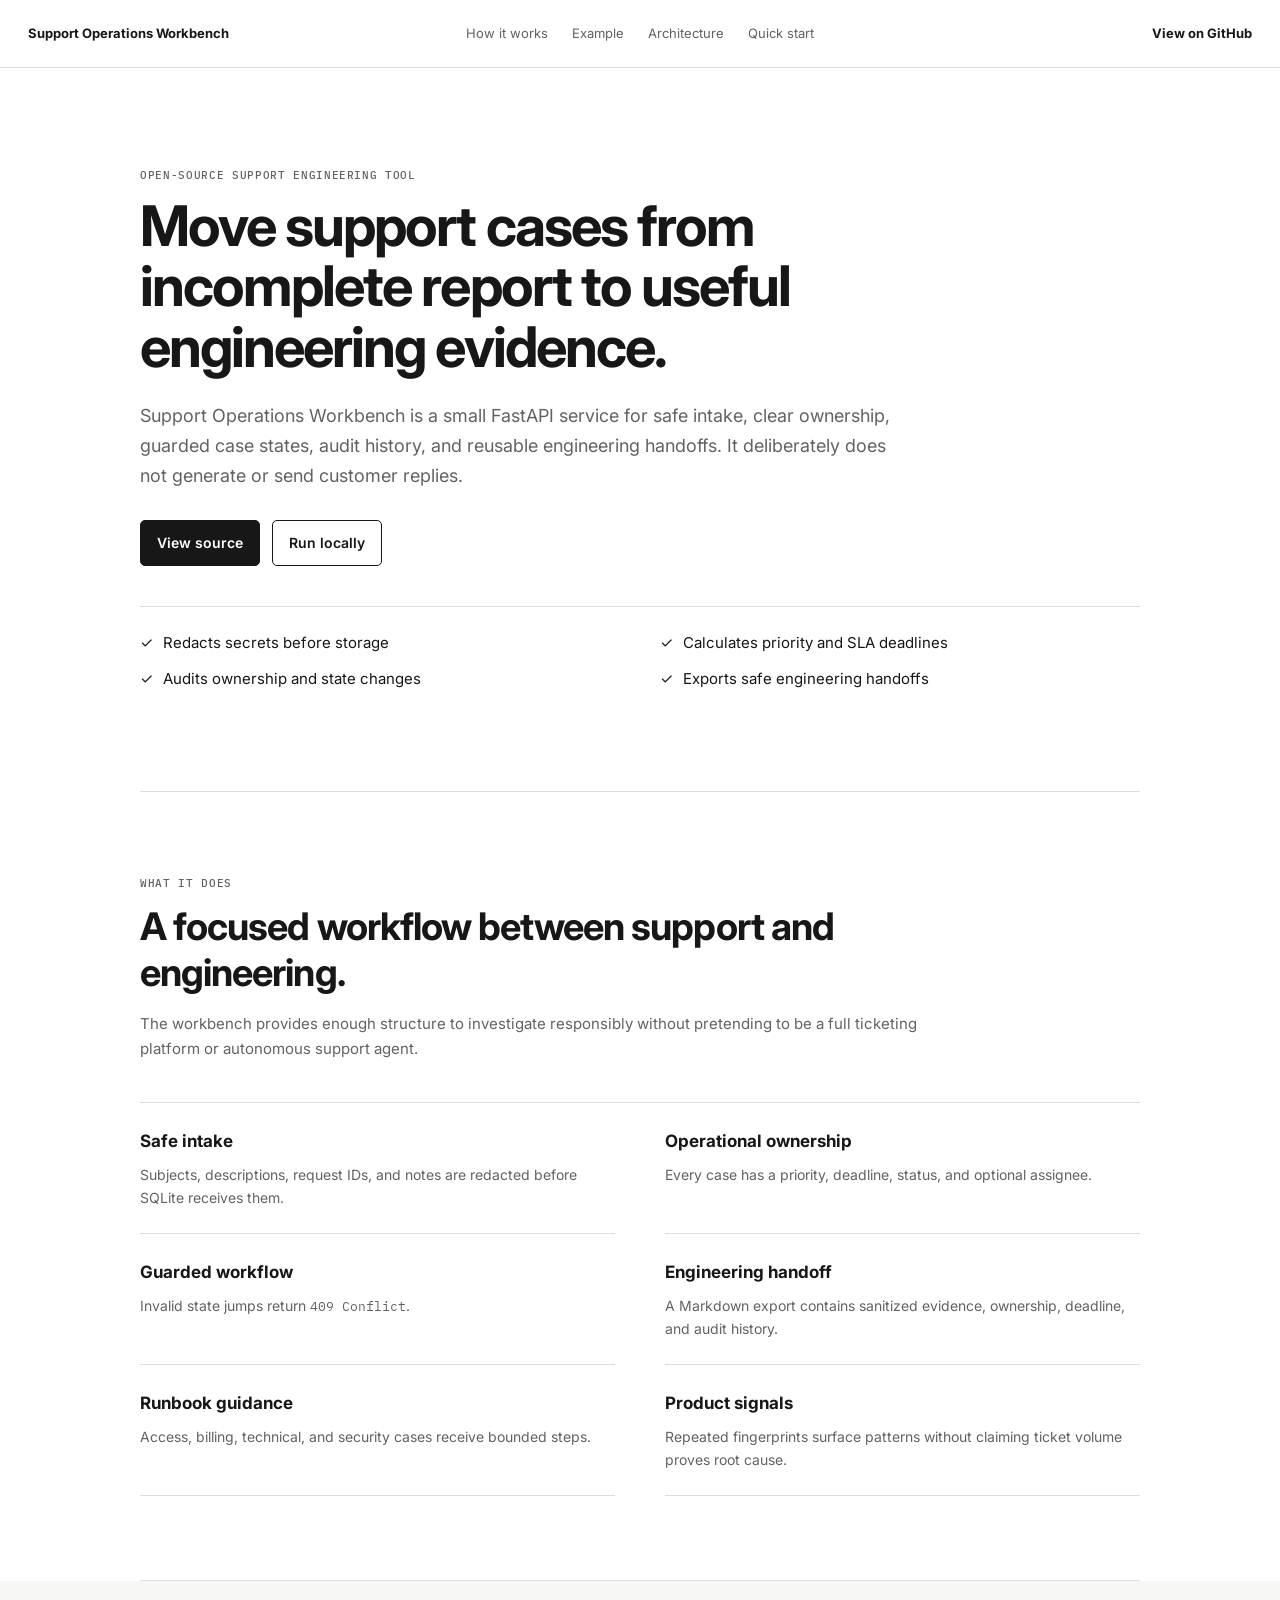
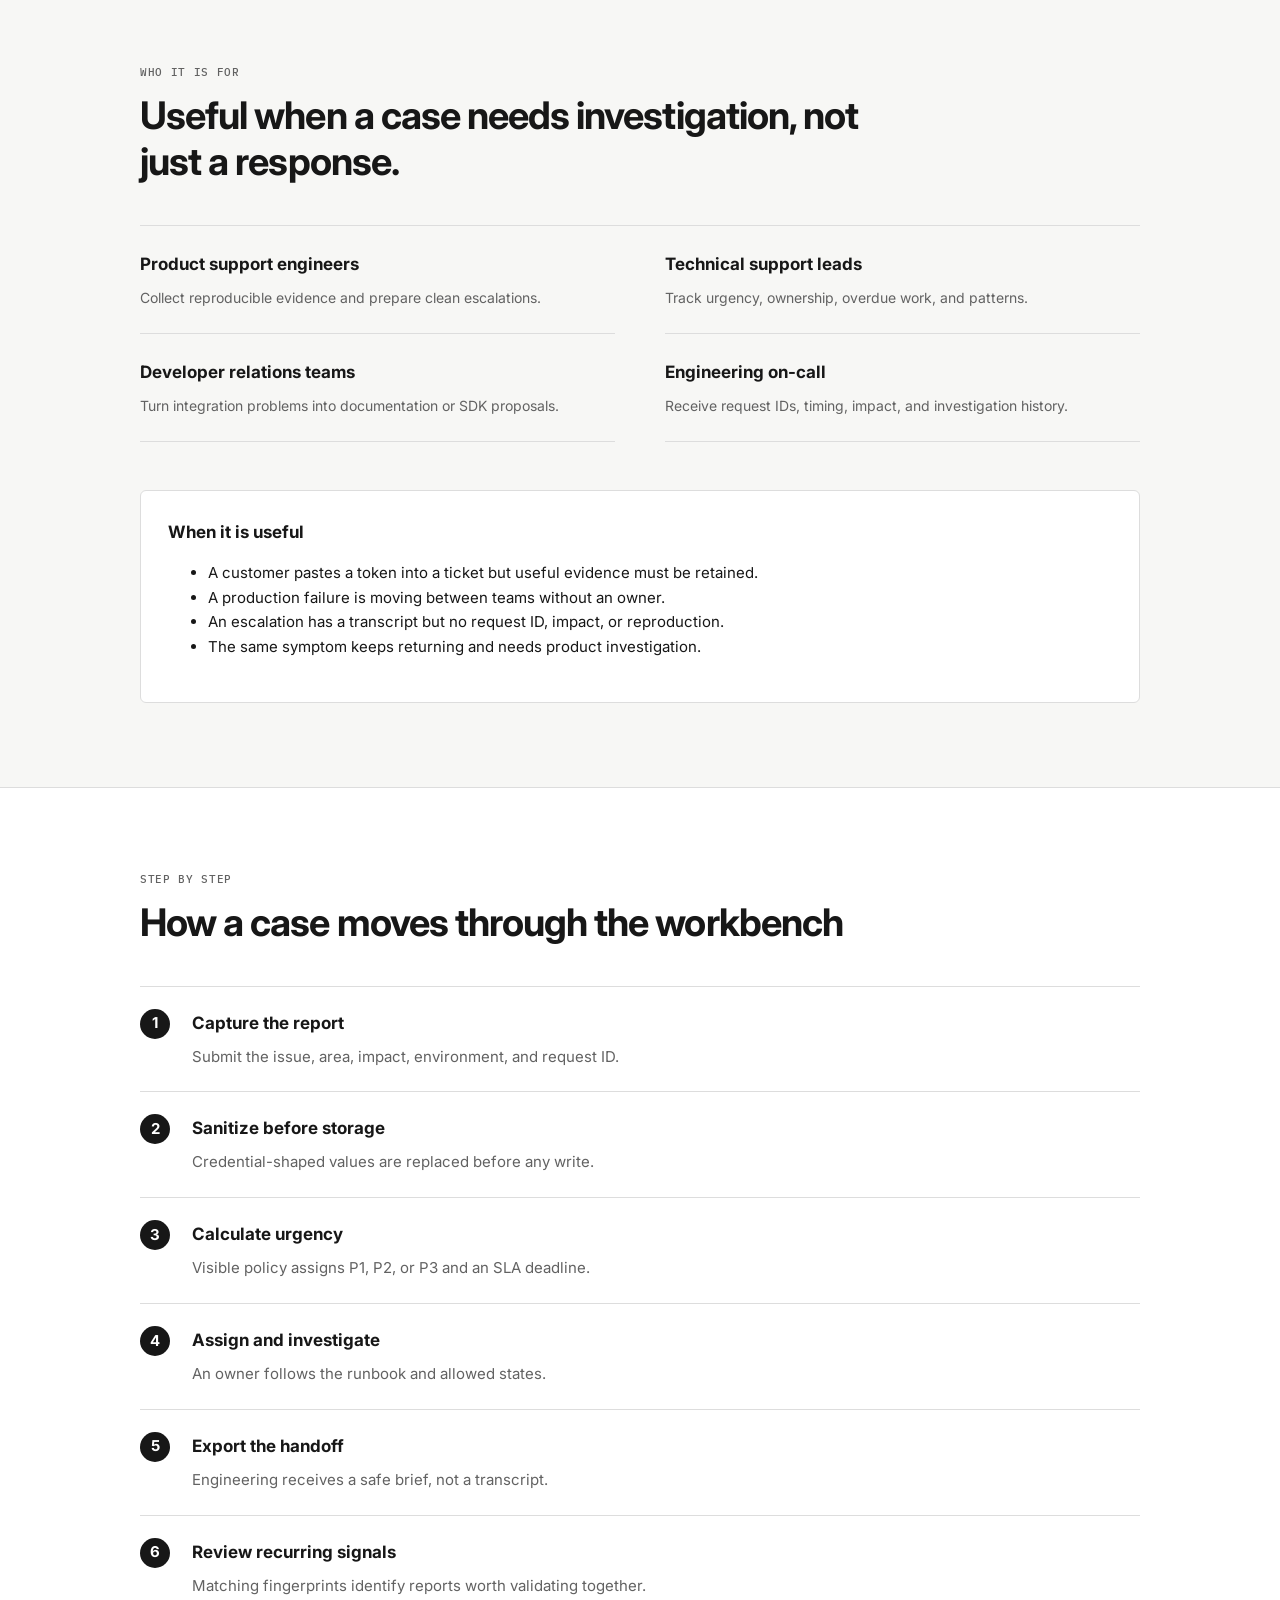
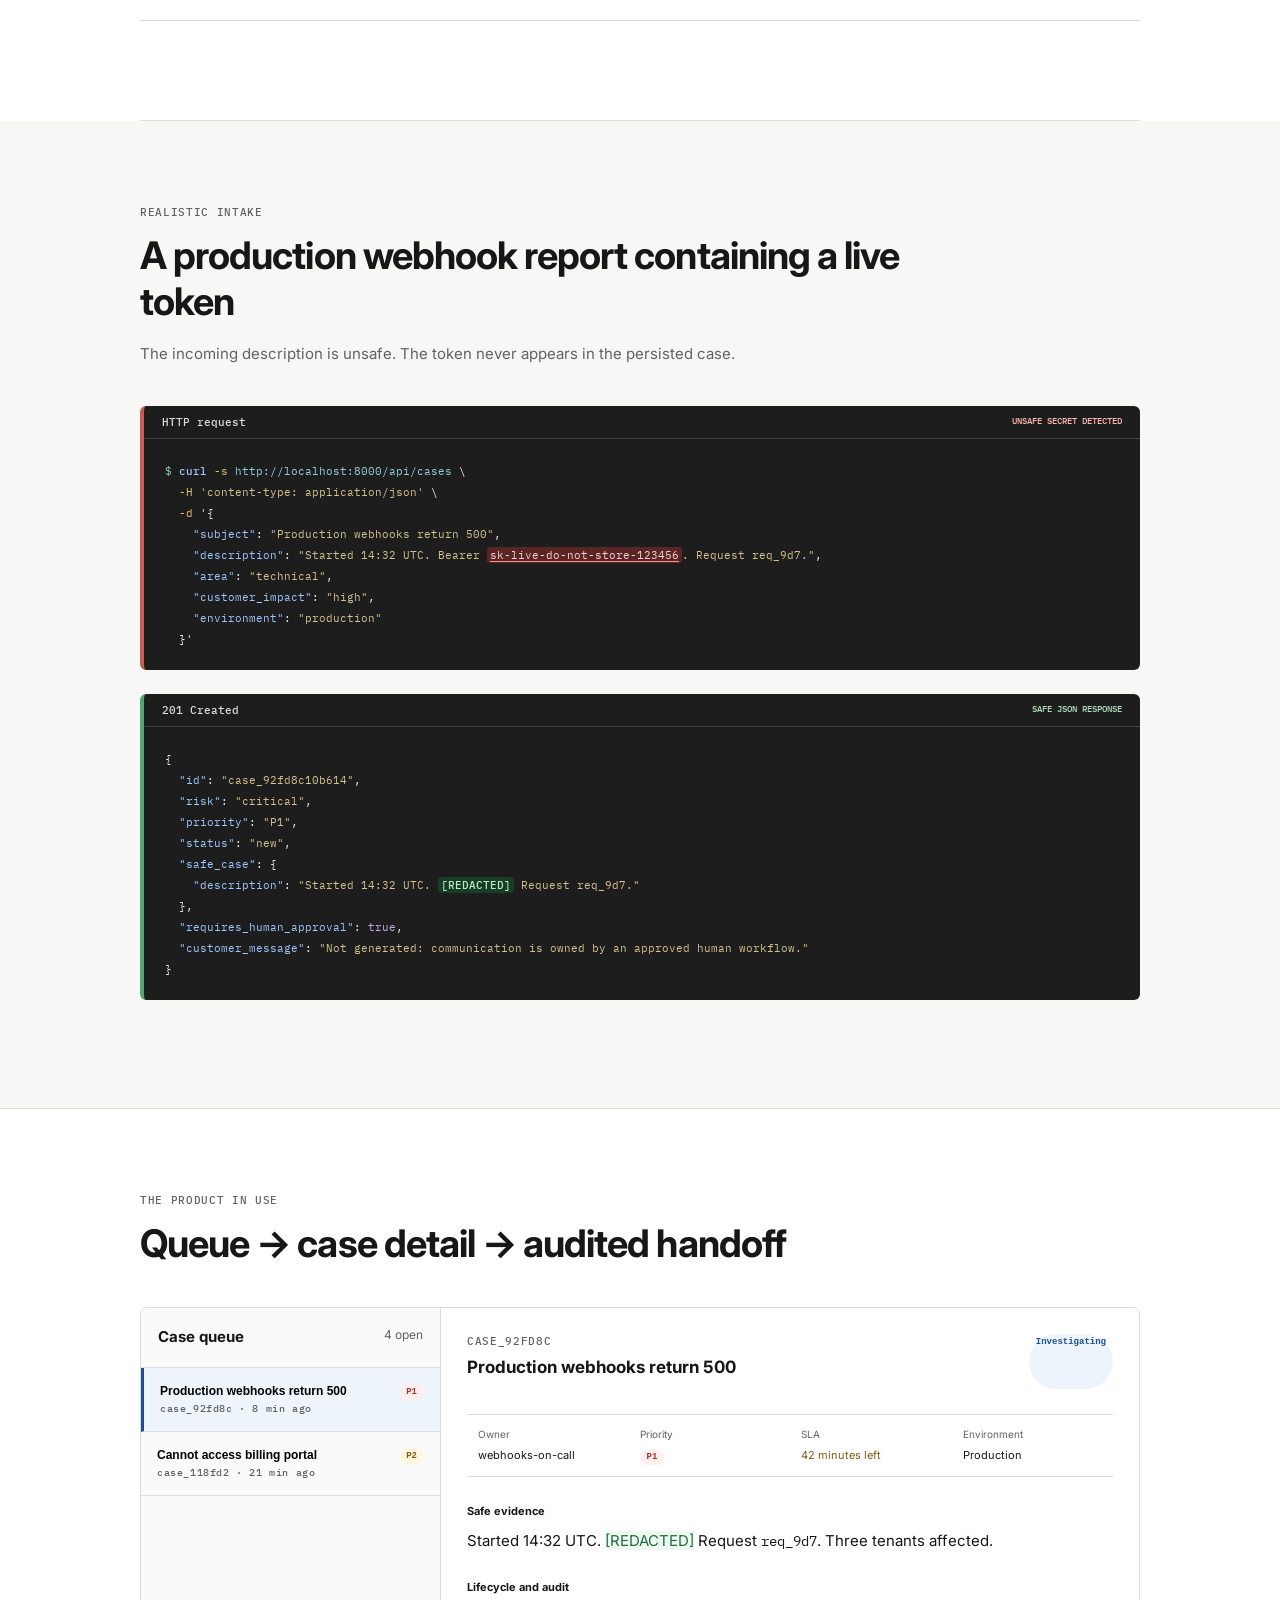
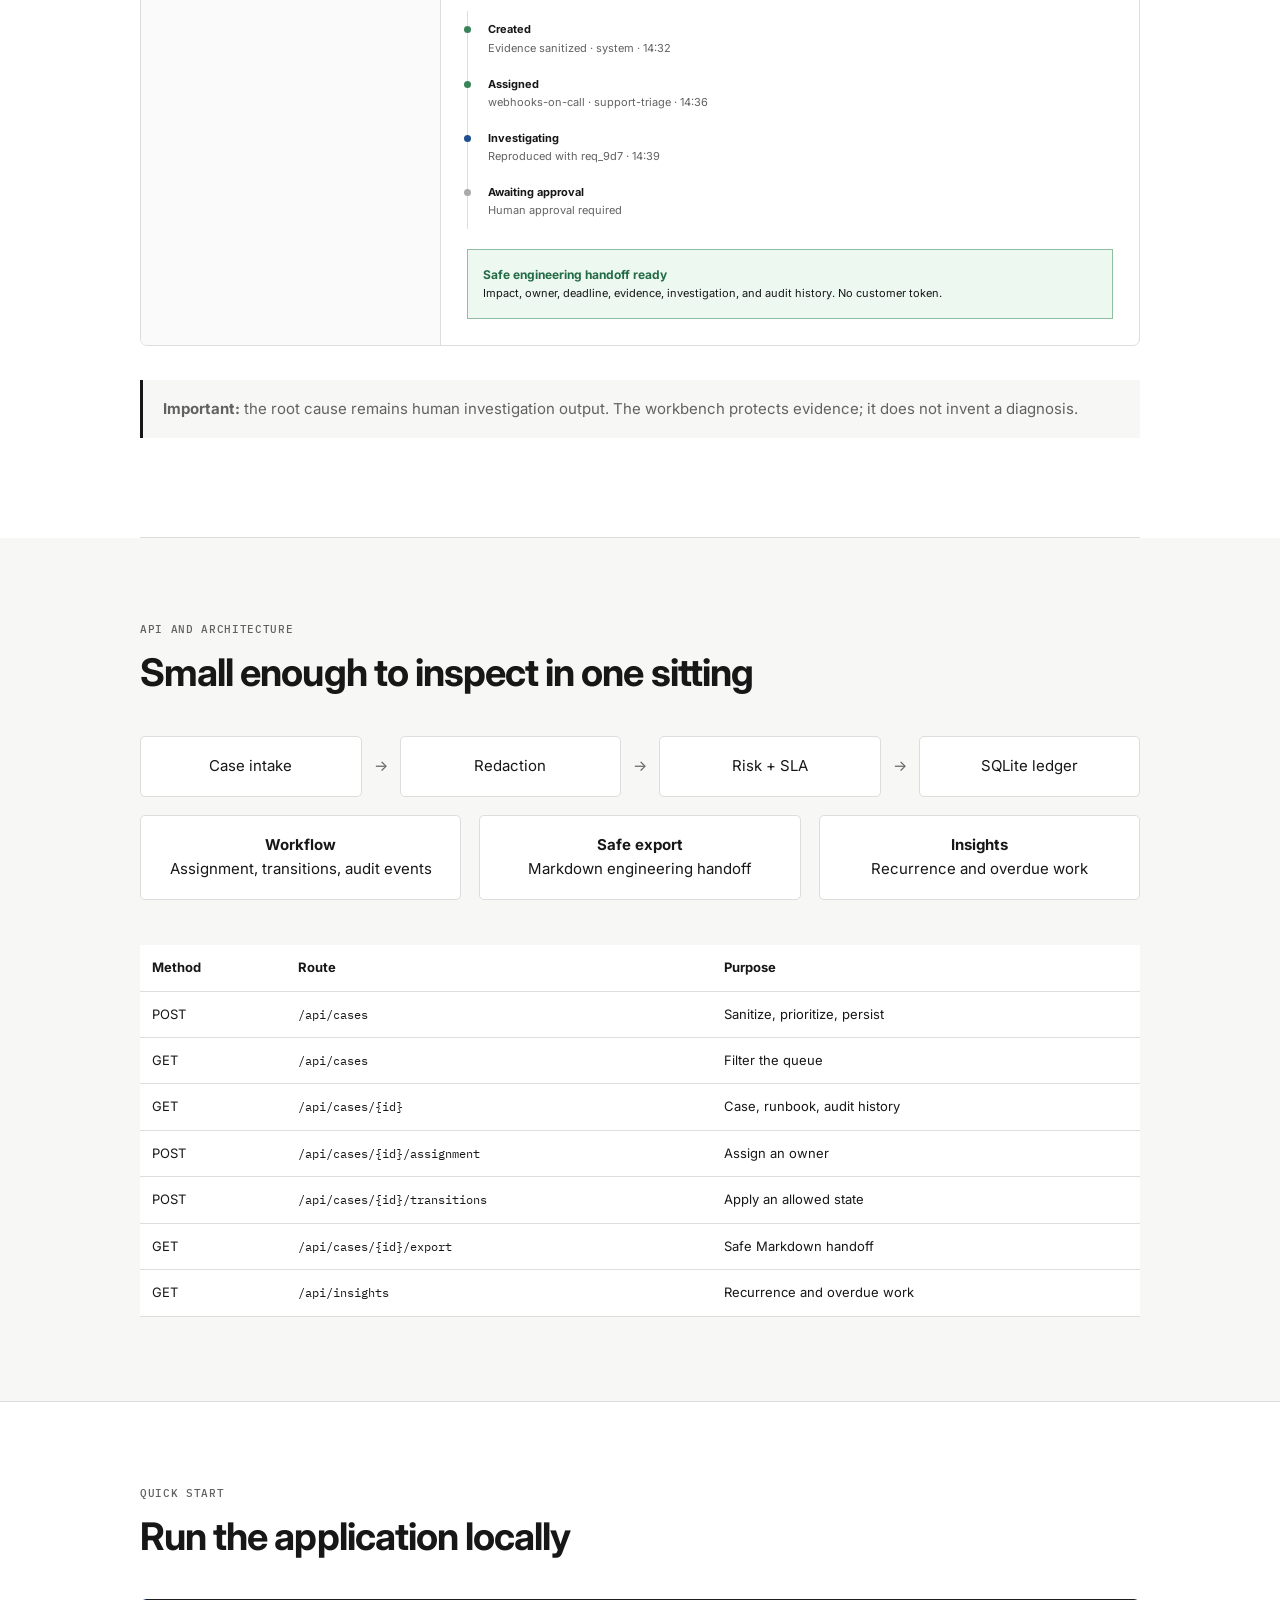
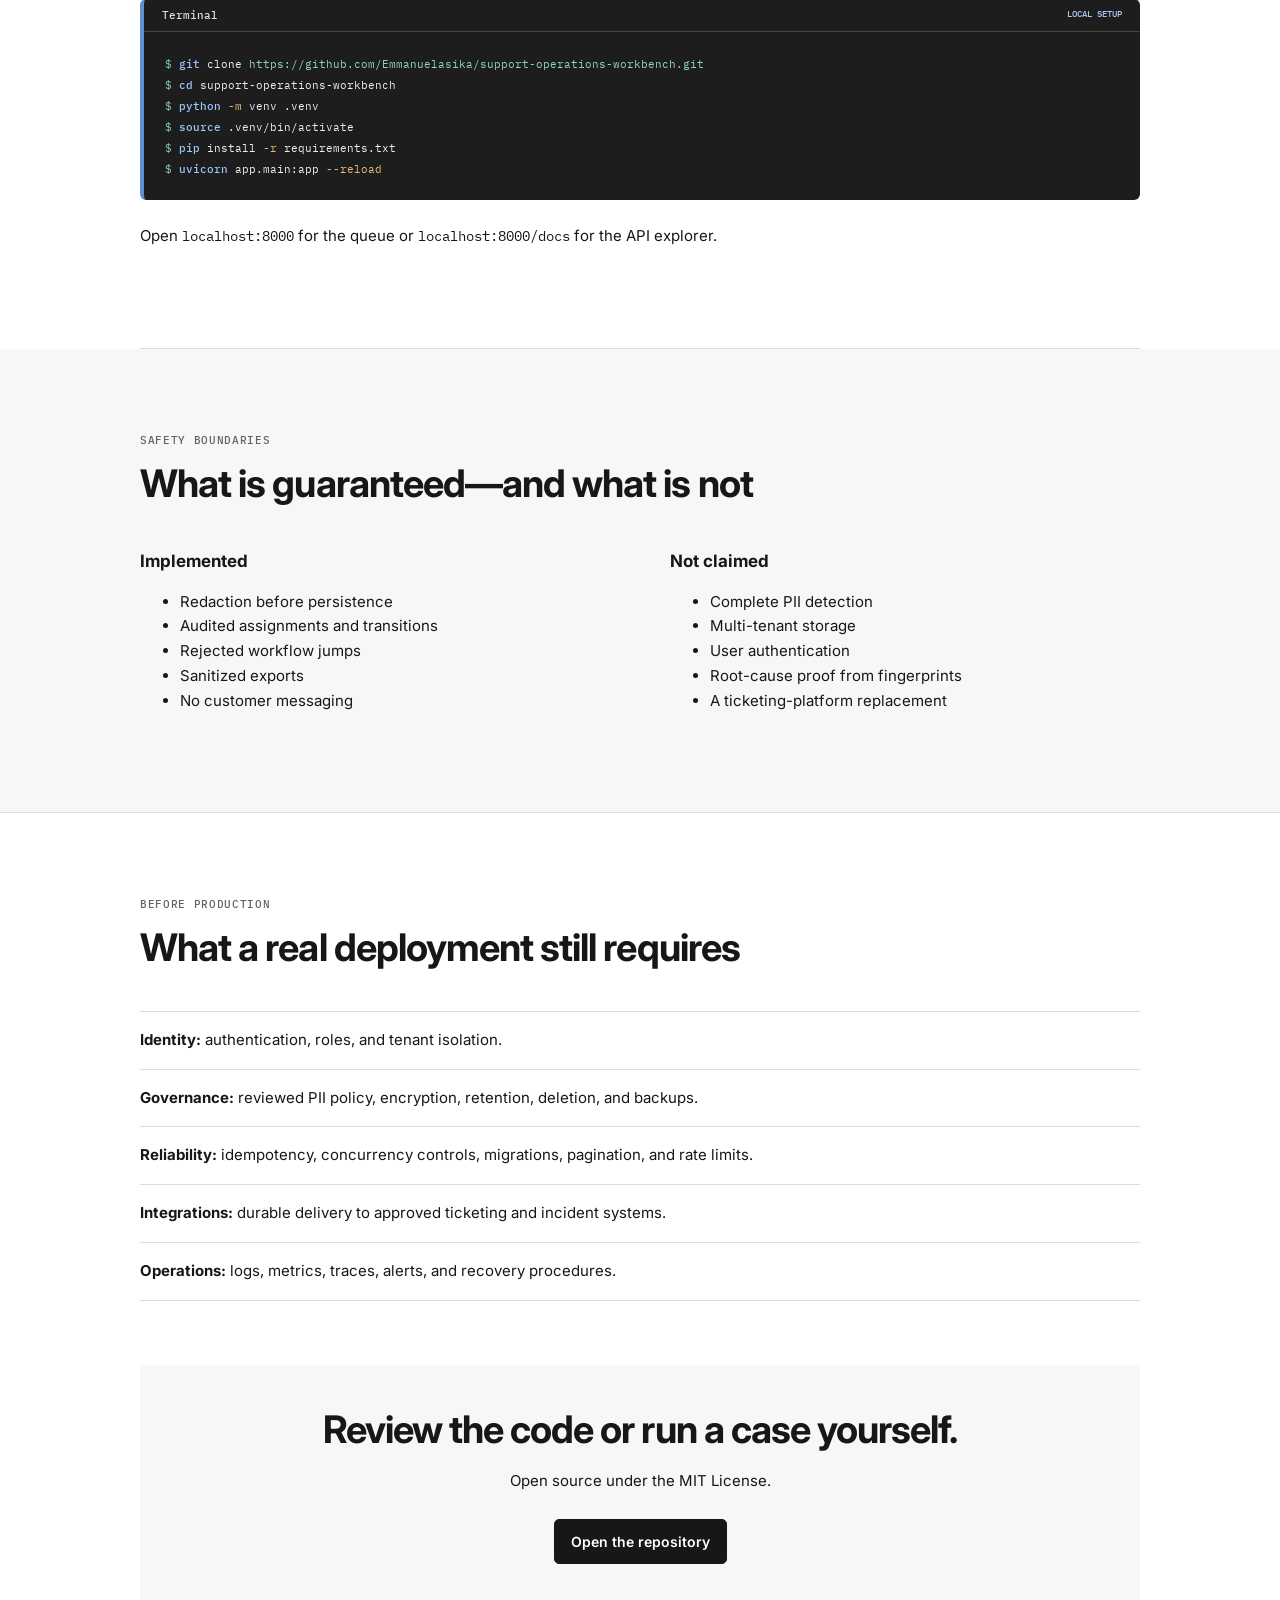
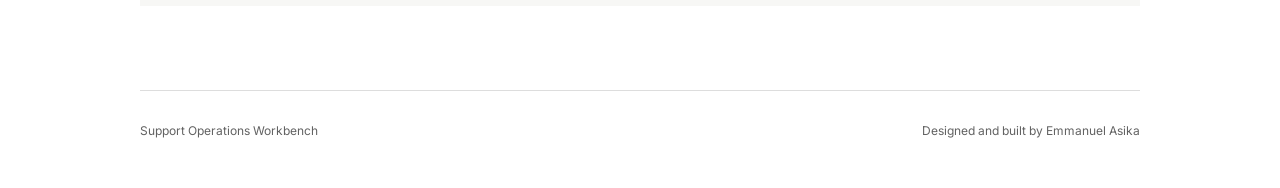
==== commit f01f7b20: "docs: add product-specific visual walkthrough" ====
--- a/docs/index.html
+++ b/docs/index.html
@@ -1,40 +1,42 @@
 <!doctype html>
 <html lang="en"><head><meta charset="utf-8"><meta name="viewport" content="width=device-width,initial-scale=1">
 <meta name="description" content="An open-source workflow for safe, owned, auditable support investigations.">
-<meta property="og:title" content="Support Operations Workbench"><title>Support Operations Workbench</title><link rel="stylesheet" href="site.css"></head>
+<meta property="og:title" content="Support Operations Workbench"><title>Support Operations Workbench</title><link rel="stylesheet" href="site.css"><link rel="stylesheet" href="product.css"><link rel="stylesheet" href="syntax.css"></head>
 <body><header class="nav"><a href="#top"><b>Support Operations Workbench</b></a><nav><a href="#workflow">How it works</a><a href="#example">Example</a><a href="#architecture">Architecture</a><a href="#quick-start">Quick start</a></nav><a href="https://github.com/Emmanuelasika/support-operations-workbench"><b>View on GitHub</b></a></header>
 <main id="top">
 <section class="hero"><small>OPEN-SOURCE SUPPORT ENGINEERING TOOL</small><h1>Move support cases from incomplete report to useful engineering evidence.</h1><p class="lead">Support Operations Workbench is a small FastAPI service for safe intake, clear ownership, guarded case states, audit history, and reusable engineering handoffs. It deliberately does not generate or send customer replies.</p><p class="buttons"><a class="primary" href="https://github.com/Emmanuelasika/support-operations-workbench">View source</a><a href="#quick-start">Run locally</a></p><ul class="summary"><li>Redacts secrets before storage</li><li>Calculates priority and SLA deadlines</li><li>Audits ownership and state changes</li><li>Exports safe engineering handoffs</li></ul></section>
 <section id="what-it-does"><header><small>WHAT IT DOES</small><h2>A focused workflow between support and engineering.</h2><p>The workbench provides enough structure to investigate responsibly without pretending to be a full ticketing platform or autonomous support agent.</p></header><div class="grid"><article><h3>Safe intake</h3><p>Subjects, descriptions, request IDs, and notes are redacted before SQLite receives them.</p></article><article><h3>Operational ownership</h3><p>Every case has a priority, deadline, status, and optional assignee.</p></article><article><h3>Guarded workflow</h3><p>Invalid state jumps return <code>409 Conflict</code>.</p></article><article><h3>Engineering handoff</h3><p>A Markdown export contains sanitized evidence, ownership, deadline, and audit history.</p></article><article><h3>Runbook guidance</h3><p>Access, billing, technical, and security cases receive bounded steps.</p></article><article><h3>Product signals</h3><p>Repeated fingerprints surface patterns without claiming ticket volume proves root cause.</p></article></div></section>
 <section id="users" class="wide"><header><small>WHO IT IS FOR</small><h2>Useful when a case needs investigation, not just a response.</h2></header><div class="grid"><article><h3>Product support engineers</h3><p>Collect reproducible evidence and prepare clean escalations.</p></article><article><h3>Technical support leads</h3><p>Track urgency, ownership, overdue work, and patterns.</p></article><article><h3>Developer relations teams</h3><p>Turn integration problems into documentation or SDK proposals.</p></article><article><h3>Engineering on-call</h3><p>Receive request IDs, timing, impact, and investigation history.</p></article></div><div class="callout"><h3>When it is useful</h3><ul><li>A customer pastes a token into a ticket but useful evidence must be retained.</li><li>A production failure is moving between teams without an owner.</li><li>An escalation has a transcript but no request ID, impact, or reproduction.</li><li>The same symptom keeps returning and needs product investigation.</li></ul></div></section>
 <section id="workflow"><header><small>STEP BY STEP</small><h2>How a case moves through the workbench</h2></header><ol class="steps"><li><b>1</b><div><h3>Capture the report</h3><p>Submit the issue, area, impact, environment, and request ID.</p></div></li><li><b>2</b><div><h3>Sanitize before storage</h3><p>Credential-shaped values are replaced before any write.</p></div></li><li><b>3</b><div><h3>Calculate urgency</h3><p>Visible policy assigns P1, P2, or P3 and an SLA deadline.</p></div></li><li><b>4</b><div><h3>Assign and investigate</h3><p>An owner follows the runbook and allowed states.</p></div></li><li><b>5</b><div><h3>Export the handoff</h3><p>Engineering receives a safe brief, not a transcript.</p></div></li><li><b>6</b><div><h3>Review recurring signals</h3><p>Matching fingerprints identify reports worth validating together.</p></div></li></ol></section>
-<section id="example" class="wide"><header><small>REALISTIC INTAKE</small><h2>A production webhook report containing a live token</h2><p>The incoming description is unsafe. The token never appears in the persisted case.</p></header><div class="code"><b>Request</b><pre><code>curl -s http://localhost:8000/api/cases \
-  -H 'content-type: application/json' \
-  -d '{
-    "subject": "Production webhooks return 500",
-    "description": "Started 14:32 UTC. Bearer sk-live-do-not-store-123456. Request req_9d7.",
-    "area": "technical",
-    "customer_impact": "high",
-    "environment": "production"
-  }'</code></pre></div><div class="code"><b>Safe output</b><pre><code>{
-  "id": "case_92fd8c10b614",
-  "risk": "critical",
-  "priority": "P1",
-  "status": "new",
-  "safe_case": {
-    "description": "Started 14:32 UTC. [REDACTED] Request req_9d7."
+<section id="example" class="wide"><header><small>REALISTIC INTAKE</small><h2>A production webhook report containing a live token</h2><p>The incoming description is unsafe. The token never appears in the persisted case.</p></header>
+<div class="code code-unsafe"><div class="code-head"><b>HTTP request</b><span>unsafe secret detected</span></div><pre><code><span class="tok-prompt">$</span> <span class="tok-command">curl</span> <span class="tok-flag">-s</span> <span class="tok-url">http://localhost:8000/api/cases</span> \
+  <span class="tok-flag">-H</span> <span class="tok-string">'content-type: application/json'</span> \
+  <span class="tok-flag">-d</span> '{
+    <span class="tok-key">"subject"</span>: <span class="tok-string">"Production webhooks return 500"</span>,
+    <span class="tok-key">"description"</span>: <span class="tok-string">"Started 14:32 UTC. Bearer <span class="tok-secret">sk-live-do-not-store-123456</span>. Request req_9d7."</span>,
+    <span class="tok-key">"area"</span>: <span class="tok-string">"technical"</span>,
+    <span class="tok-key">"customer_impact"</span>: <span class="tok-string">"high"</span>,
+    <span class="tok-key">"environment"</span>: <span class="tok-string">"production"</span>
+  }'</code></pre></div>
+<div class="code code-safe"><div class="code-head"><b>201 Created</b><span>safe JSON response</span></div><pre><code>{
+  <span class="tok-key">"id"</span>: <span class="tok-string">"case_92fd8c10b614"</span>,
+  <span class="tok-key">"risk"</span>: <span class="tok-string">"critical"</span>,
+  <span class="tok-key">"priority"</span>: <span class="tok-string">"P1"</span>,
+  <span class="tok-key">"status"</span>: <span class="tok-string">"new"</span>,
+  <span class="tok-key">"safe_case"</span>: {
+    <span class="tok-key">"description"</span>: <span class="tok-string">"Started 14:32 UTC. <span class="tok-redacted">[REDACTED]</span> Request req_9d7."</span>
   },
-  "requires_human_approval": true,
-  "customer_message": "Not generated: communication is owned by an approved human workflow."
+  <span class="tok-key">"requires_human_approval"</span>: <span class="tok-boolean">true</span>,
+  <span class="tok-key">"customer_message"</span>: <span class="tok-string">"Not generated: communication is owned by an approved human workflow."</span>
 }</code></pre></div></section>
-<section id="case-study"><header><small>BEGINNING-TO-END CASE</small><h2>From webhook failure to product improvement</h2></header><div class="grid"><article><h3>1. Intake and priority</h3><p>Three production tenants are affected. The case becomes P1 with a one-hour deadline and the token is removed.</p></article><article><h3>2. Ownership</h3><p>The triage lead assigns <code>webhooks-on-call</code>; the audit records both people.</p></article><article><h3>3. Investigation</h3><p>The engineer reproduces with <code>req_9d7</code> and finds signature verification fails before the handler.</p></article><article><h3>4. Guarded approval</h3><p>The case moves new → investigating → awaiting approval. Skipping investigation returns 409.</p></article><article><h3>5. Handoff</h3><p>Engineering gets impact, owner, deadline, safe evidence, notes, and history without the token.</p></article><article><h3>6. Product follow-up</h3><p>Five matching fingerprints prompt validation and improved raw-body guidance.</p></article></div><p class="note"><b>Important:</b> the root cause is human investigation output. The workbench organizes evidence; it does not invent a diagnosis.</p></section>
+<section id="case-study"><header><small>THE PRODUCT IN USE</small><h2>Queue → case detail → audited handoff</h2></header><div class="workbench"><aside class="queue"><div class="panel-head"><b>Case queue</b><span>4 open</span></div><button class="selected"><span><b>Production webhooks return 500</b><small>case_92fd8c · 8 min ago</small></span><em class="badge p1">P1</em></button><button><span><b>Cannot access billing portal</b><small>case_118fd2 · 21 min ago</small></span><em class="badge p2">P2</em></button></aside><div class="case-detail"><div class="case-title"><div><small>CASE_92FD8C</small><h3>Production webhooks return 500</h3></div><span class="badge investigating">Investigating</span></div><dl><div><dt>Owner</dt><dd>webhooks-on-call</dd></div><div><dt>Priority</dt><dd><span class="badge p1">P1</span></dd></div><div><dt>SLA</dt><dd class="amber">42 minutes left</dd></div><div><dt>Environment</dt><dd>Production</dd></div></dl><h4>Safe evidence</h4><p>Started 14:32 UTC. <mark>[REDACTED]</mark> Request <code>req_9d7</code>. Three tenants affected.</p><h4>Lifecycle and audit</h4><ol class="timeline"><li class="done"><b>Created</b><span>Evidence sanitized · system · 14:32</span></li><li class="done"><b>Assigned</b><span>webhooks-on-call · support-triage · 14:36</span></li><li class="current"><b>Investigating</b><span>Reproduced with req_9d7 · 14:39</span></li><li><b>Awaiting approval</b><span>Human approval required</span></li></ol><div class="handoff"><b>Safe engineering handoff ready</b><span>Impact, owner, deadline, evidence, investigation, and audit history. No customer token.</span></div></div></div><p class="note"><b>Important:</b> the root cause remains human investigation output. The workbench protects evidence; it does not invent a diagnosis.</p></section>
 <section id="architecture" class="wide"><header><small>API AND ARCHITECTURE</small><h2>Small enough to inspect in one sitting</h2></header><div class="flow"><span>Case intake</span><i>→</i><span>Redaction</span><i>→</i><span>Risk + SLA</span><i>→</i><span>SQLite ledger</span></div><div class="outputs"><span><b>Workflow</b>Assignment, transitions, audit events</span><span><b>Safe export</b>Markdown engineering handoff</span><span><b>Insights</b>Recurrence and overdue work</span></div><table><tr><th>Method</th><th>Route</th><th>Purpose</th></tr><tr><td>POST</td><td><code>/api/cases</code></td><td>Sanitize, prioritize, persist</td></tr><tr><td>GET</td><td><code>/api/cases</code></td><td>Filter the queue</td></tr><tr><td>GET</td><td><code>/api/cases/{id}</code></td><td>Case, runbook, audit history</td></tr><tr><td>POST</td><td><code>/api/cases/{id}/assignment</code></td><td>Assign an owner</td></tr><tr><td>POST</td><td><code>/api/cases/{id}/transitions</code></td><td>Apply an allowed state</td></tr><tr><td>GET</td><td><code>/api/cases/{id}/export</code></td><td>Safe Markdown handoff</td></tr><tr><td>GET</td><td><code>/api/insights</code></td><td>Recurrence and overdue work</td></tr></table></section>
-<section id="quick-start"><header><small>QUICK START</small><h2>Run the application locally</h2></header><div class="code"><pre><code>git clone https://github.com/Emmanuelasika/support-operations-workbench.git
-cd support-operations-workbench
-python -m venv .venv
-source .venv/bin/activate
-pip install -r requirements.txt
-uvicorn app.main:app --reload</code></pre></div><p>Open <code>localhost:8000</code> for the queue or <code>localhost:8000/docs</code> for the API explorer.</p></section>
+<section id="quick-start"><header><small>QUICK START</small><h2>Run the application locally</h2></header><div class="code code-terminal"><div class="code-head"><b>Terminal</b><span>local setup</span></div><pre><code><span class="tok-prompt">$</span> <span class="tok-command">git</span> clone <span class="tok-url">https://github.com/Emmanuelasika/support-operations-workbench.git</span>
+<span class="tok-prompt">$</span> <span class="tok-command">cd</span> support-operations-workbench
+<span class="tok-prompt">$</span> <span class="tok-command">python</span> <span class="tok-flag">-m</span> venv .venv
+<span class="tok-prompt">$</span> <span class="tok-command">source</span> .venv/bin/activate
+<span class="tok-prompt">$</span> <span class="tok-command">pip</span> install <span class="tok-flag">-r</span> requirements.txt
+<span class="tok-prompt">$</span> <span class="tok-command">uvicorn</span> app.main:app <span class="tok-flag">--reload</span></code></pre></div><p>Open <code>localhost:8000</code> for the queue or <code>localhost:8000/docs</code> for the API explorer.</p></section>
 <section id="safety" class="wide"><header><small>SAFETY BOUNDARIES</small><h2>What is guaranteed—and what is not</h2></header><div class="two"><div><h3>Implemented</h3><ul><li>Redaction before persistence</li><li>Audited assignments and transitions</li><li>Rejected workflow jumps</li><li>Sanitized exports</li><li>No customer messaging</li></ul></div><div><h3>Not claimed</h3><ul><li>Complete PII detection</li><li>Multi-tenant storage</li><li>User authentication</li><li>Root-cause proof from fingerprints</li><li>A ticketing-platform replacement</li></ul></div></div></section>
 <section id="limitations"><header><small>BEFORE PRODUCTION</small><h2>What a real deployment still requires</h2></header><ul class="limits"><li><b>Identity:</b> authentication, roles, and tenant isolation.</li><li><b>Governance:</b> reviewed PII policy, encryption, retention, deletion, and backups.</li><li><b>Reliability:</b> idempotency, concurrency controls, migrations, pagination, and rate limits.</li><li><b>Integrations:</b> durable delivery to approved ticketing and incident systems.</li><li><b>Operations:</b> logs, metrics, traces, alerts, and recovery procedures.</li></ul><div class="cta"><h2>Review the code or run a case yourself.</h2><p>Open source under the MIT License.</p><a class="primary" href="https://github.com/Emmanuelasika/support-operations-workbench">Open the repository</a></div></section>
 </main><footer><span>Support Operations Workbench</span><span>Designed and built by Emmanuel Asika</span></footer></body></html>
--- a/docs/product.css
+++ b/docs/product.css
@@ -0,0 +1 @@
+.workbench{display:grid;grid-template-columns:300px 1fr;border:1px solid #ddd;border-radius:7px;overflow:hidden;background:#fff}.queue{border-right:1px solid #ddd;background:#fafafa}.panel-head{padding:17px;display:flex;justify-content:space-between;border-bottom:1px solid #ddd}.panel-head span{color:#626262;font-size:12px}.queue button{width:100%;padding:16px;border:0;border-bottom:1px solid #ddd;background:transparent;display:flex;justify-content:space-between;text-align:left}.queue button.selected{background:#edf4fc;border-left:3px solid #1e4f91}.queue button span b,.queue button span small{display:block}.queue button span b{font-size:12px}.queue button span small{margin:4px 0 0;font-size:10px}.badge{display:inline-block;padding:3px 7px;border-radius:999px;font:600 9px "IBM Plex Mono",monospace;font-style:normal}.p1{background:#fff0ef;color:#a13636}.p2{background:#fff7df;color:#805b12}.investigating{background:#edf4fc;color:#1e4f91}.case-detail{padding:26px}.case-title{display:flex;justify-content:space-between}.case-title small{margin:0}.case-title h3{margin-top:5px}.case-detail dl{display:grid;grid-template-columns:repeat(4,1fr);margin:25px 0}.case-detail dl div{padding:11px;border-top:1px solid #ddd;border-bottom:1px solid #ddd}.case-detail dt{color:#626262;font-size:10px}.case-detail dd{margin:4px 0 0;font-size:11px}.amber{color:#805b12}.case-detail h4{margin:25px 0 8px;font-size:11px}.case-detail mark{background:#edf8f1;color:#236b45}.timeline{padding:0;list-style:none}.timeline li{padding:9px 0 9px 20px;position:relative;border-left:1px solid #ddd}.timeline li:before{content:"";width:7px;height:7px;position:absolute;left:-4px;top:15px;border-radius:50%;background:#aaa}.timeline li.done:before{background:#39835a}.timeline li.current:before{background:#1e4f91}.timeline b,.timeline span{display:block;font-size:11px}.timeline span{color:#626262}.handoff{margin-top:20px;padding:15px;border:1px solid #8fbea1;background:#edf8f1}.handoff b,.handoff span{display:block}.handoff b{color:#236b45;font-size:12px}.handoff span{font-size:11px}@media(max-width:800px){.workbench{grid-template-columns:1fr}.queue{border-right:0;border-bottom:1px solid #ddd}.case-detail dl{grid-template-columns:1fr 1fr}}@media(max-width:520px){.case-detail{padding:18px}.case-detail dl{grid-template-columns:1fr}.case-title{gap:12px}}
--- a/docs/syntax.css
+++ b/docs/syntax.css
@@ -0,0 +1 @@
+.code-head{padding:9px 18px;display:flex;justify-content:space-between;border-bottom:1px solid #444}.code-head b{font:500 11px "IBM Plex Mono",monospace;color:#ddd}.code-head span{font:500 9px "IBM Plex Mono",monospace;text-transform:uppercase}.code-unsafe{border-left:4px solid #c75b55}.code-unsafe .code-head span{color:#ffb7b2}.code-safe{border-left:4px solid #52a672}.code-safe .code-head span{color:#aee0bf}.code-terminal{border-left:4px solid #5d8fd1}.code-terminal .code-head span{color:#a8c9f1}.tok-prompt{color:#82c99b}.tok-command{color:#9ec7ff;font-weight:500}.tok-flag{color:#e4bd73}.tok-url{color:#8fd2cb}.tok-key{color:#9ec7ff}.tok-string{color:#d5c08e}.tok-boolean,.tok-number{color:#c4a7e7}.tok-secret{padding:1px 3px;border-radius:3px;background:#5b2525;color:#ffd0cd;text-decoration:underline;text-decoration-color:#ff8b84;text-underline-offset:2px}.tok-redacted{padding:1px 3px;border-radius:3px;background:#173d27;color:#b6eac6;font-weight:500}
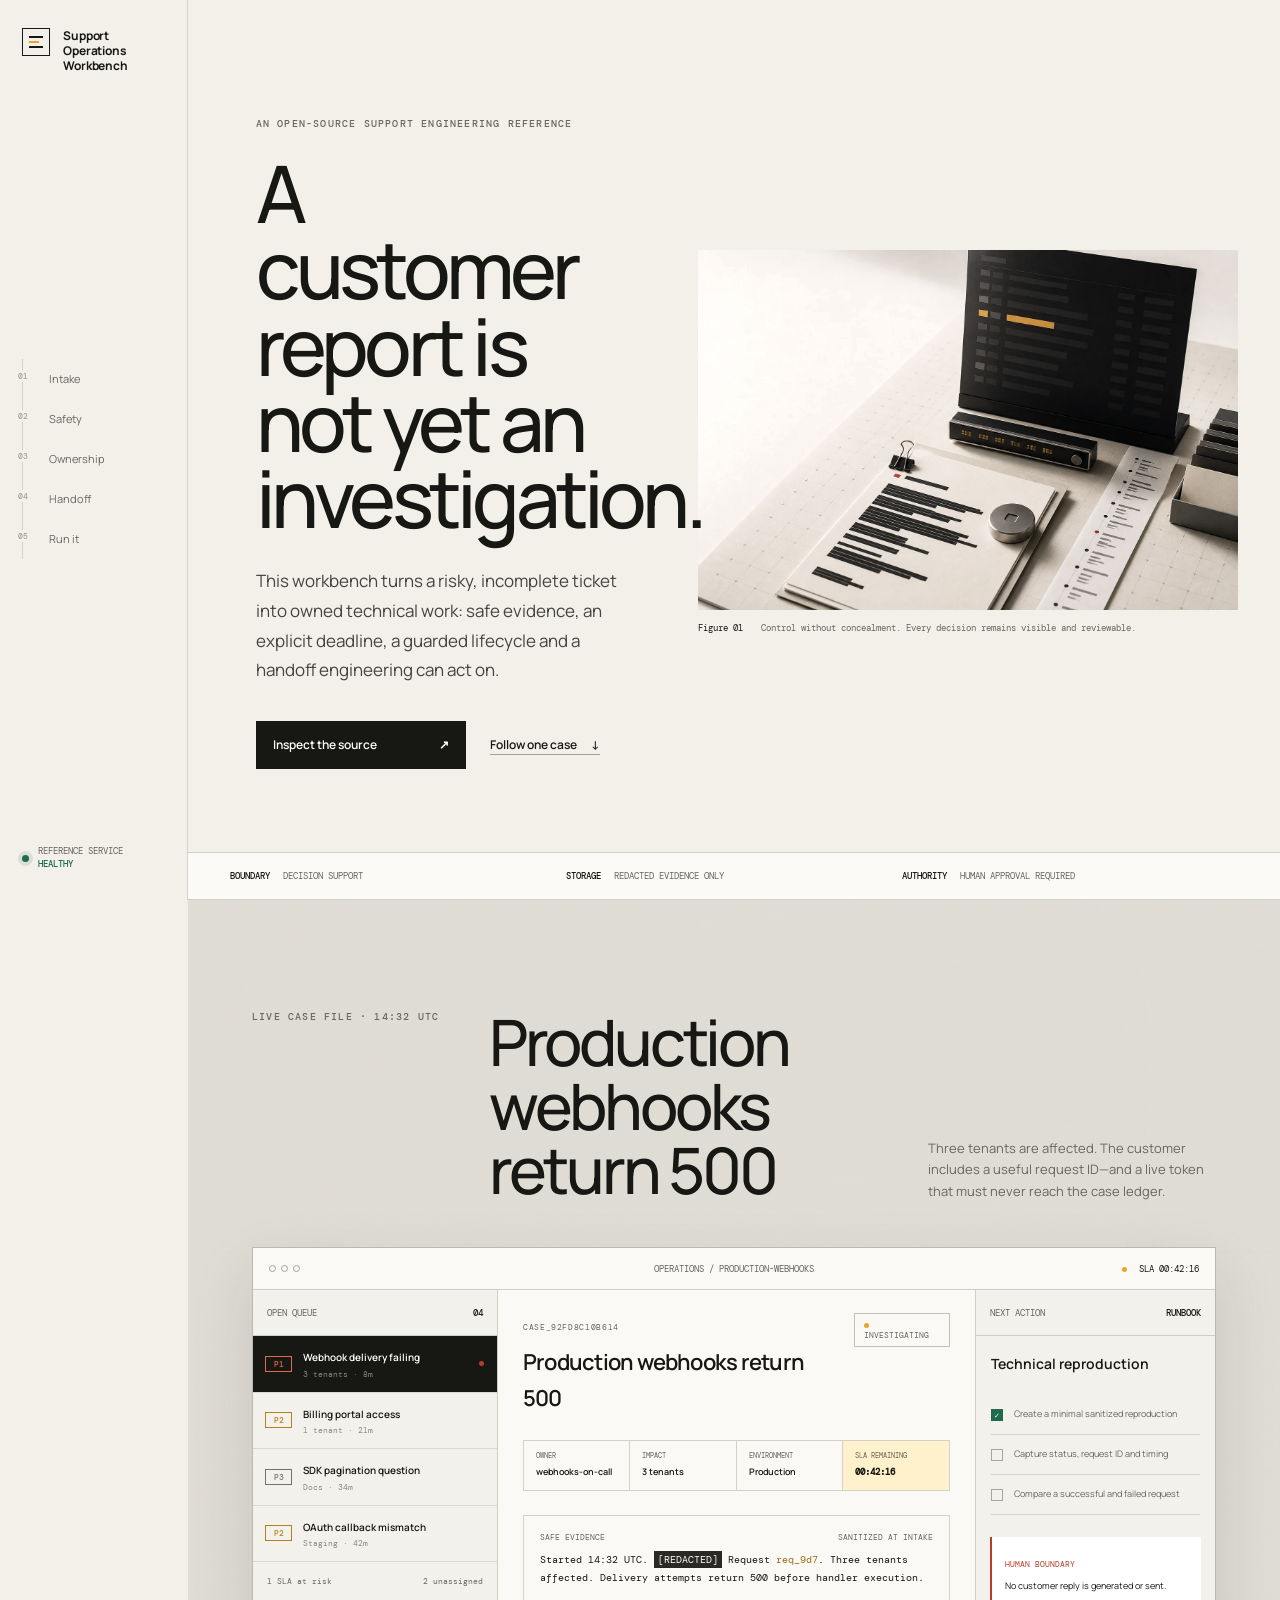
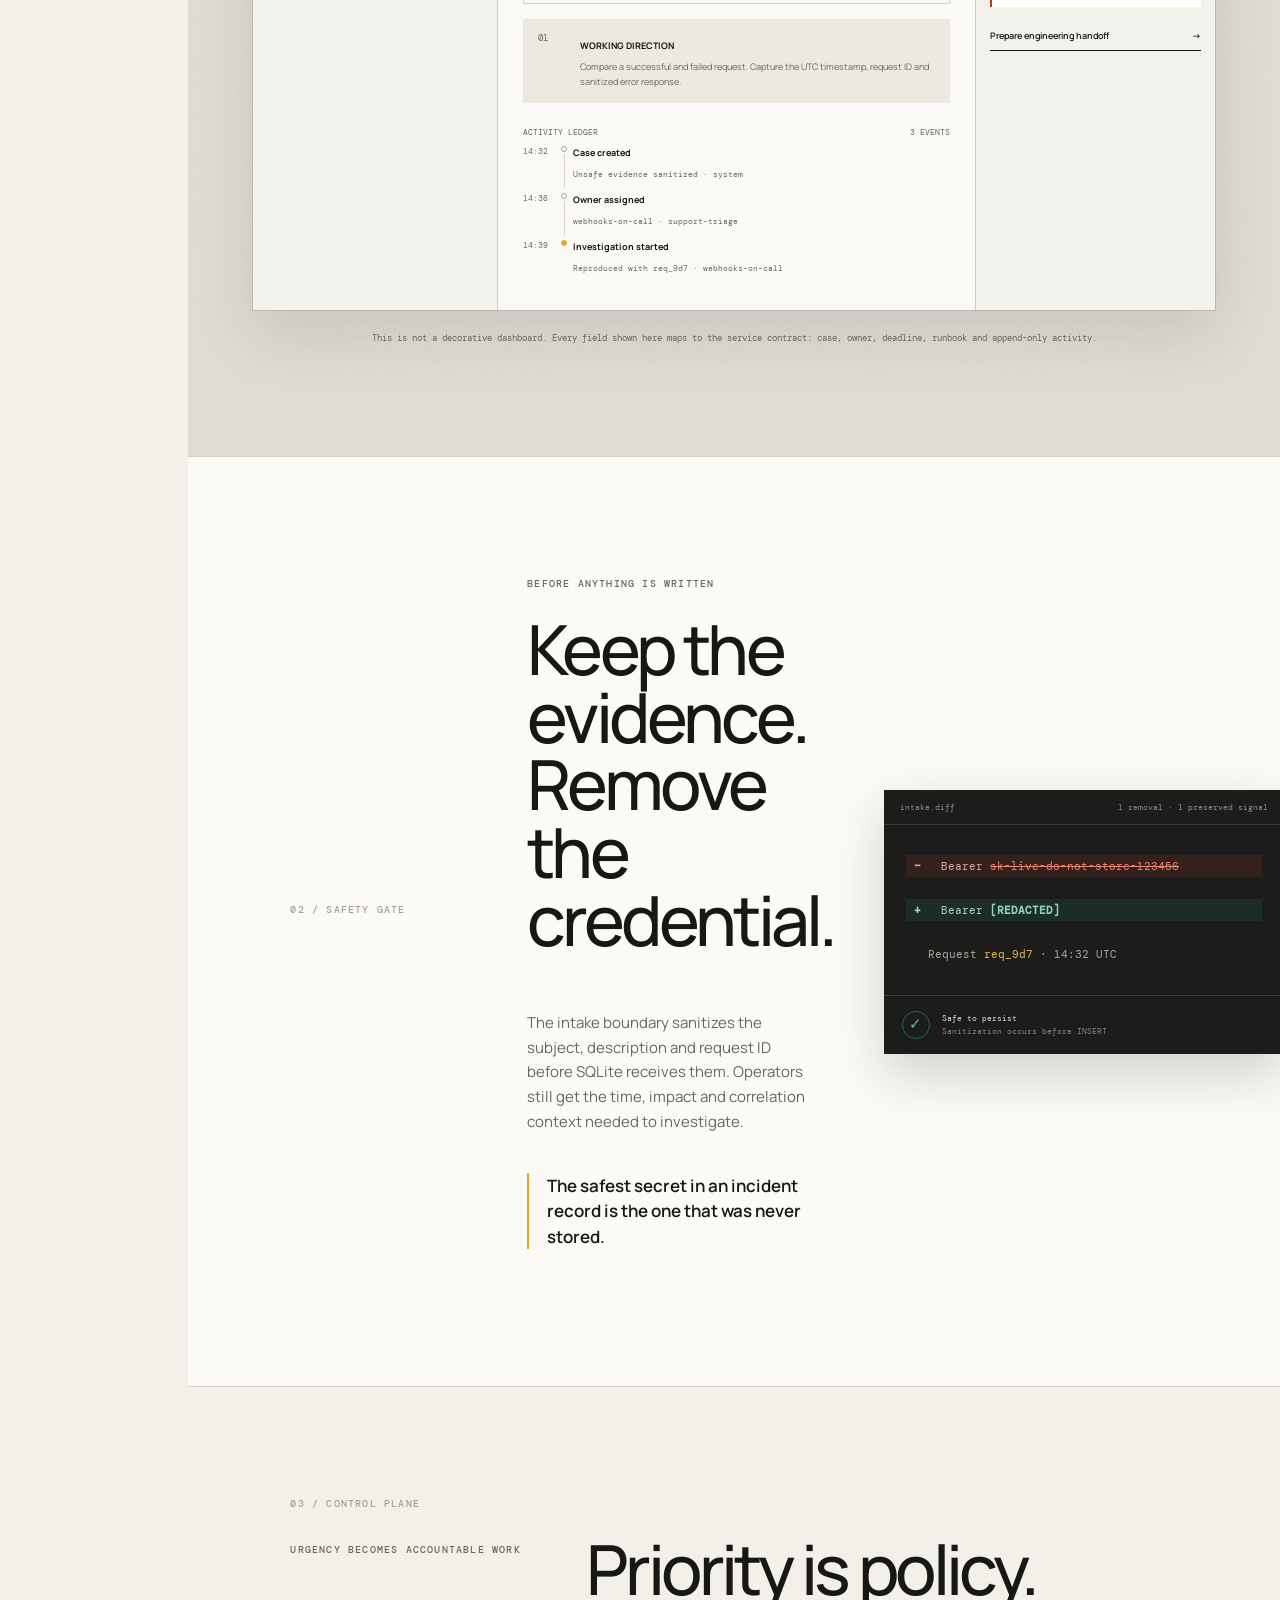
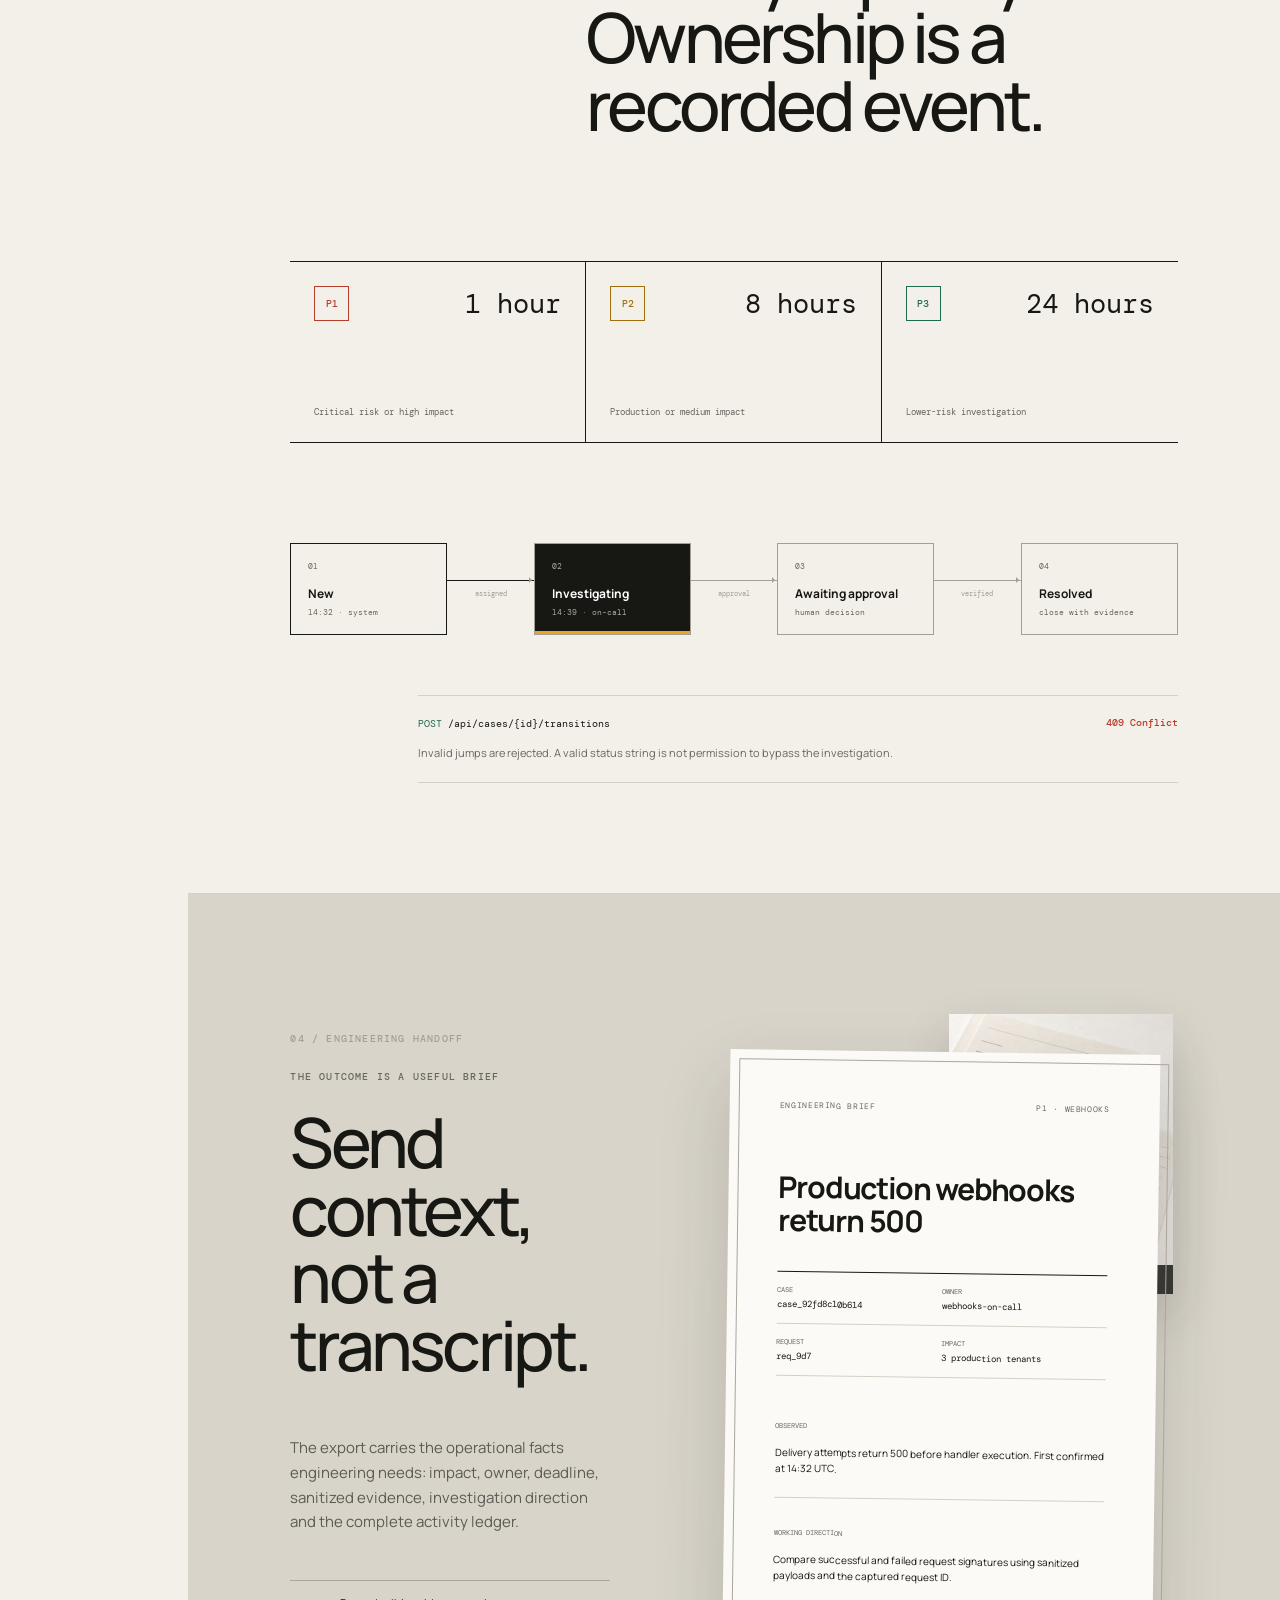
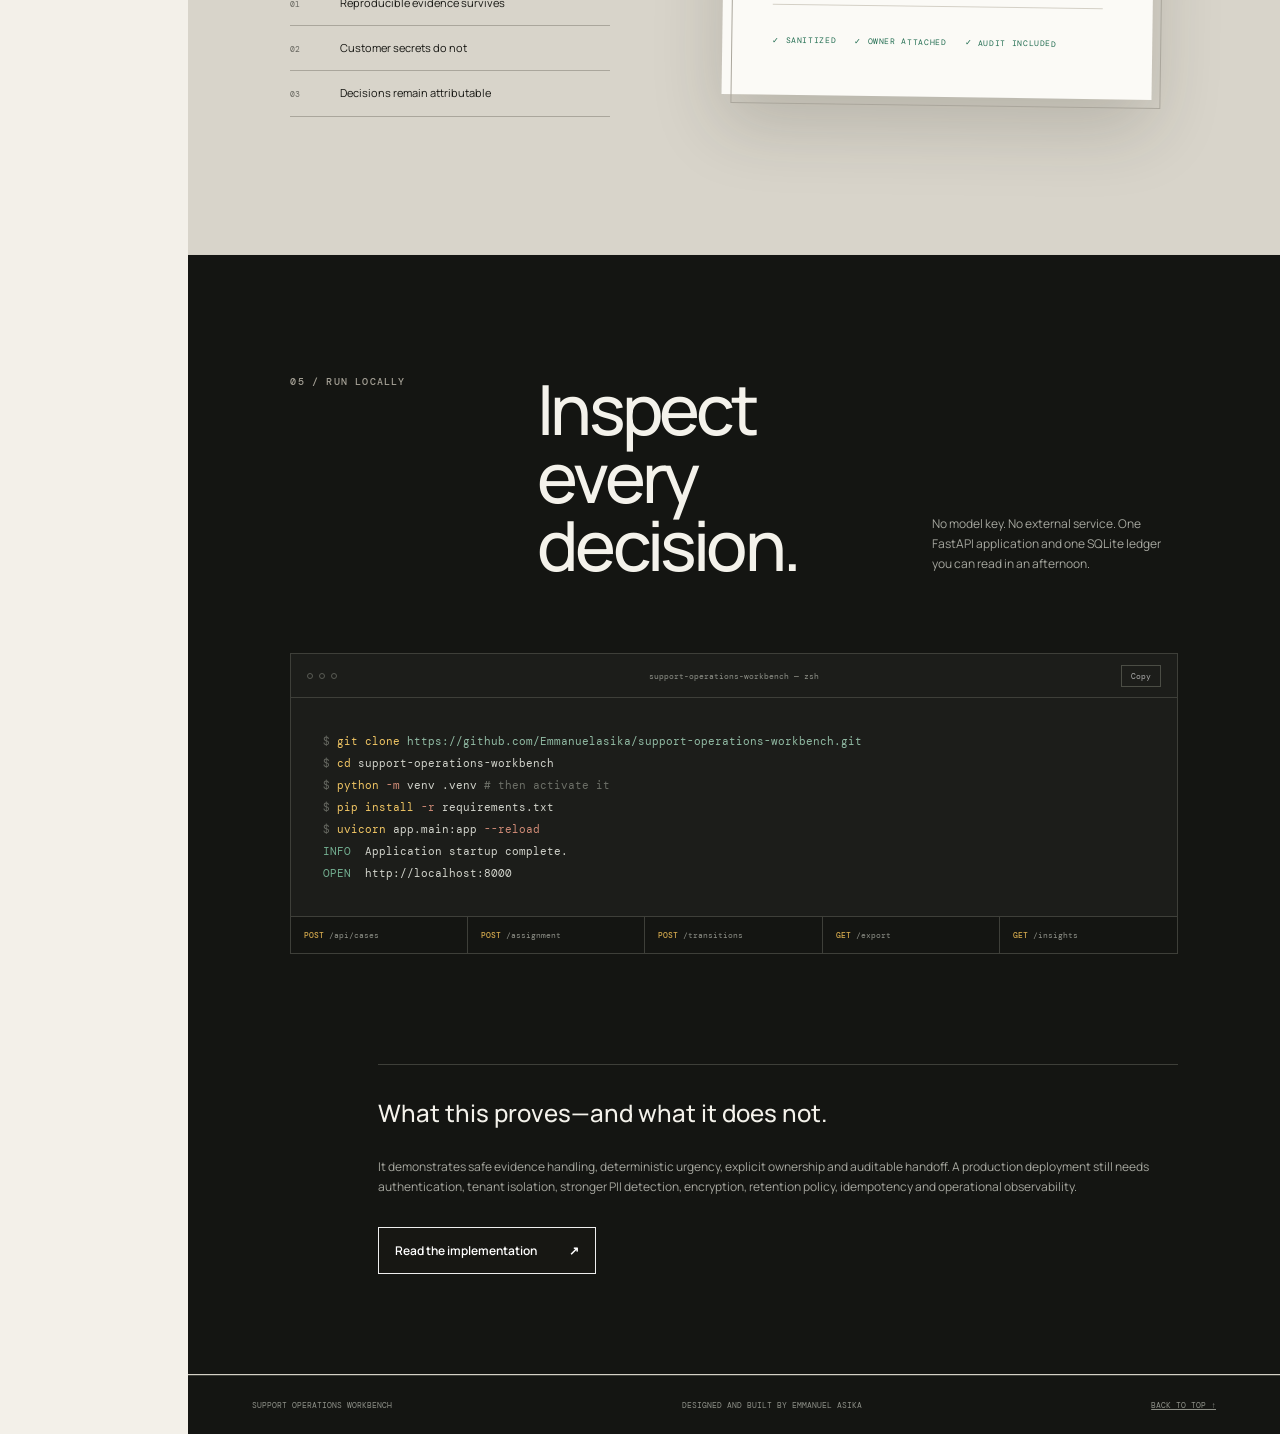
==== commit fd62d372: "docs: build a flagship product experience" ====
--- a/docs/index.html
+++ b/docs/index.html
@@ -1,42 +1,285 @@
 <!doctype html>
-<html lang="en"><head><meta charset="utf-8"><meta name="viewport" content="width=device-width,initial-scale=1">
-<meta name="description" content="An open-source workflow for safe, owned, auditable support investigations.">
-<meta property="og:title" content="Support Operations Workbench"><title>Support Operations Workbench</title><link rel="stylesheet" href="site.css"><link rel="stylesheet" href="product.css"><link rel="stylesheet" href="syntax.css"></head>
-<body><header class="nav"><a href="#top"><b>Support Operations Workbench</b></a><nav><a href="#workflow">How it works</a><a href="#example">Example</a><a href="#architecture">Architecture</a><a href="#quick-start">Quick start</a></nav><a href="https://github.com/Emmanuelasika/support-operations-workbench"><b>View on GitHub</b></a></header>
-<main id="top">
-<section class="hero"><small>OPEN-SOURCE SUPPORT ENGINEERING TOOL</small><h1>Move support cases from incomplete report to useful engineering evidence.</h1><p class="lead">Support Operations Workbench is a small FastAPI service for safe intake, clear ownership, guarded case states, audit history, and reusable engineering handoffs. It deliberately does not generate or send customer replies.</p><p class="buttons"><a class="primary" href="https://github.com/Emmanuelasika/support-operations-workbench">View source</a><a href="#quick-start">Run locally</a></p><ul class="summary"><li>Redacts secrets before storage</li><li>Calculates priority and SLA deadlines</li><li>Audits ownership and state changes</li><li>Exports safe engineering handoffs</li></ul></section>
-<section id="what-it-does"><header><small>WHAT IT DOES</small><h2>A focused workflow between support and engineering.</h2><p>The workbench provides enough structure to investigate responsibly without pretending to be a full ticketing platform or autonomous support agent.</p></header><div class="grid"><article><h3>Safe intake</h3><p>Subjects, descriptions, request IDs, and notes are redacted before SQLite receives them.</p></article><article><h3>Operational ownership</h3><p>Every case has a priority, deadline, status, and optional assignee.</p></article><article><h3>Guarded workflow</h3><p>Invalid state jumps return <code>409 Conflict</code>.</p></article><article><h3>Engineering handoff</h3><p>A Markdown export contains sanitized evidence, ownership, deadline, and audit history.</p></article><article><h3>Runbook guidance</h3><p>Access, billing, technical, and security cases receive bounded steps.</p></article><article><h3>Product signals</h3><p>Repeated fingerprints surface patterns without claiming ticket volume proves root cause.</p></article></div></section>
-<section id="users" class="wide"><header><small>WHO IT IS FOR</small><h2>Useful when a case needs investigation, not just a response.</h2></header><div class="grid"><article><h3>Product support engineers</h3><p>Collect reproducible evidence and prepare clean escalations.</p></article><article><h3>Technical support leads</h3><p>Track urgency, ownership, overdue work, and patterns.</p></article><article><h3>Developer relations teams</h3><p>Turn integration problems into documentation or SDK proposals.</p></article><article><h3>Engineering on-call</h3><p>Receive request IDs, timing, impact, and investigation history.</p></article></div><div class="callout"><h3>When it is useful</h3><ul><li>A customer pastes a token into a ticket but useful evidence must be retained.</li><li>A production failure is moving between teams without an owner.</li><li>An escalation has a transcript but no request ID, impact, or reproduction.</li><li>The same symptom keeps returning and needs product investigation.</li></ul></div></section>
-<section id="workflow"><header><small>STEP BY STEP</small><h2>How a case moves through the workbench</h2></header><ol class="steps"><li><b>1</b><div><h3>Capture the report</h3><p>Submit the issue, area, impact, environment, and request ID.</p></div></li><li><b>2</b><div><h3>Sanitize before storage</h3><p>Credential-shaped values are replaced before any write.</p></div></li><li><b>3</b><div><h3>Calculate urgency</h3><p>Visible policy assigns P1, P2, or P3 and an SLA deadline.</p></div></li><li><b>4</b><div><h3>Assign and investigate</h3><p>An owner follows the runbook and allowed states.</p></div></li><li><b>5</b><div><h3>Export the handoff</h3><p>Engineering receives a safe brief, not a transcript.</p></div></li><li><b>6</b><div><h3>Review recurring signals</h3><p>Matching fingerprints identify reports worth validating together.</p></div></li></ol></section>
-<section id="example" class="wide"><header><small>REALISTIC INTAKE</small><h2>A production webhook report containing a live token</h2><p>The incoming description is unsafe. The token never appears in the persisted case.</p></header>
-<div class="code code-unsafe"><div class="code-head"><b>HTTP request</b><span>unsafe secret detected</span></div><pre><code><span class="tok-prompt">$</span> <span class="tok-command">curl</span> <span class="tok-flag">-s</span> <span class="tok-url">http://localhost:8000/api/cases</span> \
-  <span class="tok-flag">-H</span> <span class="tok-string">'content-type: application/json'</span> \
-  <span class="tok-flag">-d</span> '{
-    <span class="tok-key">"subject"</span>: <span class="tok-string">"Production webhooks return 500"</span>,
-    <span class="tok-key">"description"</span>: <span class="tok-string">"Started 14:32 UTC. Bearer <span class="tok-secret">sk-live-do-not-store-123456</span>. Request req_9d7."</span>,
-    <span class="tok-key">"area"</span>: <span class="tok-string">"technical"</span>,
-    <span class="tok-key">"customer_impact"</span>: <span class="tok-string">"high"</span>,
-    <span class="tok-key">"environment"</span>: <span class="tok-string">"production"</span>
-  }'</code></pre></div>
-<div class="code code-safe"><div class="code-head"><b>201 Created</b><span>safe JSON response</span></div><pre><code>{
-  <span class="tok-key">"id"</span>: <span class="tok-string">"case_92fd8c10b614"</span>,
-  <span class="tok-key">"risk"</span>: <span class="tok-string">"critical"</span>,
-  <span class="tok-key">"priority"</span>: <span class="tok-string">"P1"</span>,
-  <span class="tok-key">"status"</span>: <span class="tok-string">"new"</span>,
-  <span class="tok-key">"safe_case"</span>: {
-    <span class="tok-key">"description"</span>: <span class="tok-string">"Started 14:32 UTC. <span class="tok-redacted">[REDACTED]</span> Request req_9d7."</span>
-  },
-  <span class="tok-key">"requires_human_approval"</span>: <span class="tok-boolean">true</span>,
-  <span class="tok-key">"customer_message"</span>: <span class="tok-string">"Not generated: communication is owned by an approved human workflow."</span>
-}</code></pre></div></section>
-<section id="case-study"><header><small>THE PRODUCT IN USE</small><h2>Queue → case detail → audited handoff</h2></header><div class="workbench"><aside class="queue"><div class="panel-head"><b>Case queue</b><span>4 open</span></div><button class="selected"><span><b>Production webhooks return 500</b><small>case_92fd8c · 8 min ago</small></span><em class="badge p1">P1</em></button><button><span><b>Cannot access billing portal</b><small>case_118fd2 · 21 min ago</small></span><em class="badge p2">P2</em></button></aside><div class="case-detail"><div class="case-title"><div><small>CASE_92FD8C</small><h3>Production webhooks return 500</h3></div><span class="badge investigating">Investigating</span></div><dl><div><dt>Owner</dt><dd>webhooks-on-call</dd></div><div><dt>Priority</dt><dd><span class="badge p1">P1</span></dd></div><div><dt>SLA</dt><dd class="amber">42 minutes left</dd></div><div><dt>Environment</dt><dd>Production</dd></div></dl><h4>Safe evidence</h4><p>Started 14:32 UTC. <mark>[REDACTED]</mark> Request <code>req_9d7</code>. Three tenants affected.</p><h4>Lifecycle and audit</h4><ol class="timeline"><li class="done"><b>Created</b><span>Evidence sanitized · system · 14:32</span></li><li class="done"><b>Assigned</b><span>webhooks-on-call · support-triage · 14:36</span></li><li class="current"><b>Investigating</b><span>Reproduced with req_9d7 · 14:39</span></li><li><b>Awaiting approval</b><span>Human approval required</span></li></ol><div class="handoff"><b>Safe engineering handoff ready</b><span>Impact, owner, deadline, evidence, investigation, and audit history. No customer token.</span></div></div></div><p class="note"><b>Important:</b> the root cause remains human investigation output. The workbench protects evidence; it does not invent a diagnosis.</p></section>
-<section id="architecture" class="wide"><header><small>API AND ARCHITECTURE</small><h2>Small enough to inspect in one sitting</h2></header><div class="flow"><span>Case intake</span><i>→</i><span>Redaction</span><i>→</i><span>Risk + SLA</span><i>→</i><span>SQLite ledger</span></div><div class="outputs"><span><b>Workflow</b>Assignment, transitions, audit events</span><span><b>Safe export</b>Markdown engineering handoff</span><span><b>Insights</b>Recurrence and overdue work</span></div><table><tr><th>Method</th><th>Route</th><th>Purpose</th></tr><tr><td>POST</td><td><code>/api/cases</code></td><td>Sanitize, prioritize, persist</td></tr><tr><td>GET</td><td><code>/api/cases</code></td><td>Filter the queue</td></tr><tr><td>GET</td><td><code>/api/cases/{id}</code></td><td>Case, runbook, audit history</td></tr><tr><td>POST</td><td><code>/api/cases/{id}/assignment</code></td><td>Assign an owner</td></tr><tr><td>POST</td><td><code>/api/cases/{id}/transitions</code></td><td>Apply an allowed state</td></tr><tr><td>GET</td><td><code>/api/cases/{id}/export</code></td><td>Safe Markdown handoff</td></tr><tr><td>GET</td><td><code>/api/insights</code></td><td>Recurrence and overdue work</td></tr></table></section>
-<section id="quick-start"><header><small>QUICK START</small><h2>Run the application locally</h2></header><div class="code code-terminal"><div class="code-head"><b>Terminal</b><span>local setup</span></div><pre><code><span class="tok-prompt">$</span> <span class="tok-command">git</span> clone <span class="tok-url">https://github.com/Emmanuelasika/support-operations-workbench.git</span>
-<span class="tok-prompt">$</span> <span class="tok-command">cd</span> support-operations-workbench
-<span class="tok-prompt">$</span> <span class="tok-command">python</span> <span class="tok-flag">-m</span> venv .venv
-<span class="tok-prompt">$</span> <span class="tok-command">source</span> .venv/bin/activate
-<span class="tok-prompt">$</span> <span class="tok-command">pip</span> install <span class="tok-flag">-r</span> requirements.txt
-<span class="tok-prompt">$</span> <span class="tok-command">uvicorn</span> app.main:app <span class="tok-flag">--reload</span></code></pre></div><p>Open <code>localhost:8000</code> for the queue or <code>localhost:8000/docs</code> for the API explorer.</p></section>
-<section id="safety" class="wide"><header><small>SAFETY BOUNDARIES</small><h2>What is guaranteed—and what is not</h2></header><div class="two"><div><h3>Implemented</h3><ul><li>Redaction before persistence</li><li>Audited assignments and transitions</li><li>Rejected workflow jumps</li><li>Sanitized exports</li><li>No customer messaging</li></ul></div><div><h3>Not claimed</h3><ul><li>Complete PII detection</li><li>Multi-tenant storage</li><li>User authentication</li><li>Root-cause proof from fingerprints</li><li>A ticketing-platform replacement</li></ul></div></div></section>
-<section id="limitations"><header><small>BEFORE PRODUCTION</small><h2>What a real deployment still requires</h2></header><ul class="limits"><li><b>Identity:</b> authentication, roles, and tenant isolation.</li><li><b>Governance:</b> reviewed PII policy, encryption, retention, deletion, and backups.</li><li><b>Reliability:</b> idempotency, concurrency controls, migrations, pagination, and rate limits.</li><li><b>Integrations:</b> durable delivery to approved ticketing and incident systems.</li><li><b>Operations:</b> logs, metrics, traces, alerts, and recovery procedures.</li></ul><div class="cta"><h2>Review the code or run a case yourself.</h2><p>Open source under the MIT License.</p><a class="primary" href="https://github.com/Emmanuelasika/support-operations-workbench">Open the repository</a></div></section>
-</main><footer><span>Support Operations Workbench</span><span>Designed and built by Emmanuel Asika</span></footer></body></html>
+<html lang="en">
+<head>
+  <meta charset="utf-8">
+  <meta name="viewport" content="width=device-width,initial-scale=1">
+  <meta name="theme-color" content="#f3f0e9">
+  <meta name="description" content="A safe, owned, auditable command workspace for support investigations. Follow one production webhook case from intake to engineering handoff.">
+  <meta property="og:title" content="Support Operations Workbench — own the investigation">
+  <meta property="og:description" content="A working reference for the operational seam between customer support and engineering.">
+  <meta property="og:type" content="website">
+  <meta property="og:image" content="https://emmanuelasika.github.io/support-operations-workbench/assets/operations-command-desk.webp">
+  <meta name="twitter:card" content="summary_large_image">
+  <title>Support Operations Workbench — own the investigation</title>
+  <link rel="preconnect" href="https://fonts.googleapis.com">
+  <link rel="preconnect" href="https://fonts.gstatic.com" crossorigin>
+  <link href="https://fonts.googleapis.com/css2?family=DM+Mono:wght@300;400;500&family=Manrope:wght@400;500;600;700&display=swap" rel="stylesheet">
+  <link rel="stylesheet" href="site.css">
+</head>
+<body>
+  <a class="skip-link" href="#case-file">Skip to the case</a>
+  <header class="rail">
+    <a class="wordmark" href="#top" aria-label="Support Operations Workbench, home">
+      <span class="wordmark-mark" aria-hidden="true"><i></i><i></i><i></i></span>
+      <span>Support<br>Operations<br>Workbench</span>
+    </a>
+    <nav aria-label="Case file navigation">
+      <a href="#case-file"><b>01</b> Intake</a>
+      <a href="#sanitization"><b>02</b> Safety</a>
+      <a href="#ownership"><b>03</b> Ownership</a>
+      <a href="#handoff"><b>04</b> Handoff</a>
+      <a href="#run-it"><b>05</b> Run it</a>
+    </nav>
+    <div class="rail-foot">
+      <span class="service-dot"></span>
+      <span>Reference service<br><b>healthy</b></span>
+    </div>
+  </header>
+
+  <main id="top">
+    <section class="opening" aria-labelledby="opening-title">
+      <div class="opening-copy">
+        <p class="eyebrow">An open-source support engineering reference</p>
+        <h1 id="opening-title">A customer report is not yet an investigation.</h1>
+        <p class="lede">This workbench turns a risky, incomplete ticket into owned technical work: safe evidence, an explicit deadline, a guarded lifecycle and a handoff engineering can act on.</p>
+        <div class="opening-actions">
+          <a class="button button-dark" href="https://github.com/Emmanuelasika/support-operations-workbench">Inspect the source <span>↗</span></a>
+          <a class="text-link" href="#case-file">Follow one case <span>↓</span></a>
+        </div>
+      </div>
+      <figure class="opening-art">
+        <img src="assets/operations-command-desk.webp" width="1536" height="1024" alt="An orderly operations desk with a redacted incident brief, queue display, ownership token and audit strip">
+        <figcaption><span>Figure 01</span> Control without concealment. Every decision remains visible and reviewable.</figcaption>
+      </figure>
+      <div class="opening-status" aria-label="Project capabilities">
+        <span><b>Boundary</b> Decision support</span>
+        <span><b>Storage</b> Redacted evidence only</span>
+        <span><b>Authority</b> Human approval required</span>
+      </div>
+    </section>
+
+    <section class="case-chapter" id="case-file" aria-labelledby="case-title">
+      <header class="chapter-intro">
+        <p class="eyebrow">Live case file · 14:32 UTC</p>
+        <h2 id="case-title">Production webhooks return 500</h2>
+        <p>Three tenants are affected. The customer includes a useful request ID—and a live token that must never reach the case ledger.</p>
+      </header>
+
+      <div class="command-workspace" data-case="case_92fd8c10b614">
+        <div class="workspace-bar">
+          <div class="window-controls" aria-hidden="true"><i></i><i></i><i></i></div>
+          <span>operations / production-webhooks</span>
+          <span class="clock"><i></i> SLA 00:42:16</span>
+        </div>
+        <aside class="queue-pane" aria-label="Open case queue">
+          <div class="pane-label"><span>Open queue</span><b>04</b></div>
+          <button class="queue-row active" type="button" aria-pressed="true">
+            <span class="priority p1">P1</span>
+            <span><b>Webhook delivery failing</b><small>3 tenants · 8m</small></span>
+            <i aria-label="SLA at risk"></i>
+          </button>
+          <button class="queue-row" type="button">
+            <span class="priority p2">P2</span>
+            <span><b>Billing portal access</b><small>1 tenant · 21m</small></span>
+          </button>
+          <button class="queue-row" type="button">
+            <span class="priority p3">P3</span>
+            <span><b>SDK pagination question</b><small>Docs · 34m</small></span>
+          </button>
+          <button class="queue-row" type="button">
+            <span class="priority p2">P2</span>
+            <span><b>OAuth callback mismatch</b><small>Staging · 42m</small></span>
+          </button>
+          <div class="queue-summary"><span>1 SLA at risk</span><span>2 unassigned</span></div>
+        </aside>
+        <article class="focus-pane">
+          <header class="focus-head">
+            <div>
+              <span class="case-id">CASE_92FD8C10B614</span>
+              <h3>Production webhooks return 500</h3>
+            </div>
+            <span class="state"><i></i> Investigating</span>
+          </header>
+          <div class="focus-metrics">
+            <dl><dt>Owner</dt><dd>webhooks-on-call</dd></dl>
+            <dl><dt>Impact</dt><dd>3 tenants</dd></dl>
+            <dl><dt>Environment</dt><dd>Production</dd></dl>
+            <dl class="sla"><dt>SLA remaining</dt><dd>00:42:16</dd></dl>
+          </div>
+          <div class="evidence">
+            <div class="section-kicker"><span>Safe evidence</span><span>sanitized at intake</span></div>
+            <p>Started 14:32 UTC. <mark>[REDACTED]</mark> Request <code>req_9d7</code>. Three tenants affected. Delivery attempts return 500 before handler execution.</p>
+          </div>
+          <div class="investigation-note">
+            <span class="note-index">01</span>
+            <div><b>Working direction</b><p>Compare a successful and failed request. Capture the UTC timestamp, request ID and sanitized error response.</p></div>
+          </div>
+          <div class="activity">
+            <div class="section-kicker"><span>Activity ledger</span><span>3 events</span></div>
+            <ol>
+              <li><time>14:32</time><i></i><div><b>Case created</b><small>Unsafe evidence sanitized · system</small></div></li>
+              <li><time>14:36</time><i></i><div><b>Owner assigned</b><small>webhooks-on-call · support-triage</small></div></li>
+              <li class="current"><time>14:39</time><i></i><div><b>Investigation started</b><small>Reproduced with req_9d7 · webhooks-on-call</small></div></li>
+            </ol>
+          </div>
+        </article>
+        <aside class="action-pane">
+          <div class="pane-label"><span>Next action</span><b>Runbook</b></div>
+          <p class="runbook-name">Technical reproduction</p>
+          <ol class="checklist">
+            <li class="complete">Create a minimal sanitized reproduction</li>
+            <li>Capture status, request ID and timing</li>
+            <li>Compare a successful and failed request</li>
+          </ol>
+          <div class="boundary">
+            <span>Human boundary</span>
+            <p>No customer reply is generated or sent.</p>
+          </div>
+          <a href="#handoff">Prepare engineering handoff <span>→</span></a>
+        </aside>
+      </div>
+      <p class="workspace-caption">This is not a decorative dashboard. Every field shown here maps to the service contract: case, owner, deadline, runbook and append-only activity.</p>
+    </section>
+
+    <section class="split-chapter" id="sanitization" aria-labelledby="safety-title">
+      <div class="chapter-number">02 / SAFETY GATE</div>
+      <div class="chapter-copy">
+        <p class="eyebrow">Before anything is written</p>
+        <h2 id="safety-title">Keep the evidence. Remove the credential.</h2>
+        <p>The intake boundary sanitizes the subject, description and request ID before SQLite receives them. Operators still get the time, impact and correlation context needed to investigate.</p>
+        <p class="principle">The safest secret in an incident record is the one that was never stored.</p>
+      </div>
+      <div class="diff-card" aria-label="Unsafe input compared with stored evidence">
+        <header><span>intake.diff</span><span>1 removal · 1 preserved signal</span></header>
+        <pre><code><span class="line removed"><b>−</b> Bearer <em>sk-live-do-not-store-123456</em></span>
+<span class="line added"><b>+</b> Bearer <strong>[REDACTED]</strong></span>
+<span class="line neutral">  Request <u>req_9d7</u> · 14:32 UTC</span></code></pre>
+        <footer><span class="seal">✓</span><span><b>Safe to persist</b><small>Sanitization occurs before INSERT</small></span></footer>
+      </div>
+    </section>
+
+    <section class="ownership-chapter" id="ownership" aria-labelledby="ownership-title">
+      <div class="chapter-number">03 / CONTROL PLANE</div>
+      <header>
+        <p class="eyebrow">Urgency becomes accountable work</p>
+        <h2 id="ownership-title">Priority is policy.<br>Ownership is a recorded event.</h2>
+      </header>
+      <div class="policy-tape" aria-label="Priority and service level policy">
+        <div class="policy p1"><span>P1</span><b>1 hour</b><small>Critical risk or high impact</small></div>
+        <div class="policy p2"><span>P2</span><b>8 hours</b><small>Production or medium impact</small></div>
+        <div class="policy p3"><span>P3</span><b>24 hours</b><small>Lower-risk investigation</small></div>
+      </div>
+      <div class="state-machine">
+        <div class="state-node reached"><span>01</span><b>New</b><small>14:32 · system</small></div>
+        <div class="state-connector reached"><i></i><small>assigned</small></div>
+        <div class="state-node active"><span>02</span><b>Investigating</b><small>14:39 · on-call</small></div>
+        <div class="state-connector"><i></i><small>approval</small></div>
+        <div class="state-node"><span>03</span><b>Awaiting approval</b><small>human decision</small></div>
+        <div class="state-connector"><i></i><small>verified</small></div>
+        <div class="state-node"><span>04</span><b>Resolved</b><small>close with evidence</small></div>
+      </div>
+      <div class="guardrail">
+        <code><span>POST</span> /api/cases/{id}/transitions</code>
+        <strong>409 Conflict</strong>
+        <p>Invalid jumps are rejected. A valid status string is not permission to bypass the investigation.</p>
+      </div>
+    </section>
+
+    <section class="handoff-chapter" id="handoff" aria-labelledby="handoff-title">
+      <div class="handoff-copy">
+        <div class="chapter-number">04 / ENGINEERING HANDOFF</div>
+        <p class="eyebrow">The outcome is a useful brief</p>
+        <h2 id="handoff-title">Send context, not a transcript.</h2>
+        <p>The export carries the operational facts engineering needs: impact, owner, deadline, sanitized evidence, investigation direction and the complete activity ledger.</p>
+        <ul>
+          <li><span>01</span> Reproducible evidence survives</li>
+          <li><span>02</span> Customer secrets do not</li>
+          <li><span>03</span> Decisions remain attributable</li>
+        </ul>
+      </div>
+      <div class="handoff-artifacts">
+      <figure class="handoff-photo">
+        <img src="assets/safe-engineering-handoff.webp" width="1122" height="1402" loading="lazy" alt="A sanitized engineering handoff packet with redaction bar, amber priority tab, ownership seal and audit strip">
+        <figcaption>Artifact 02 · sanitized packet and ownership seal</figcaption>
+      </figure>
+      <article class="handoff-sheet">
+        <header>
+          <span>ENGINEERING BRIEF</span>
+          <span>P1 · WEBHOOKS</span>
+        </header>
+        <h3>Production webhooks return 500</h3>
+        <dl>
+          <div><dt>Case</dt><dd>case_92fd8c10b614</dd></div>
+          <div><dt>Owner</dt><dd>webhooks-on-call</dd></div>
+          <div><dt>Request</dt><dd>req_9d7</dd></div>
+          <div><dt>Impact</dt><dd>3 production tenants</dd></div>
+        </dl>
+        <section>
+          <span>OBSERVED</span>
+          <p>Delivery attempts return 500 before handler execution. First confirmed at 14:32 UTC.</p>
+        </section>
+        <section>
+          <span>WORKING DIRECTION</span>
+          <p>Compare successful and failed request signatures using sanitized payloads and the captured request ID.</p>
+        </section>
+        <footer><span>✓ SANITIZED</span><span>✓ OWNER ATTACHED</span><span>✓ AUDIT INCLUDED</span></footer>
+      </article>
+      </div>
+    </section>
+
+    <section class="run-chapter" id="run-it" aria-labelledby="run-title">
+      <div class="run-heading">
+        <div class="chapter-number">05 / RUN LOCALLY</div>
+        <h2 id="run-title">Inspect every decision.</h2>
+        <p>No model key. No external service. One FastAPI application and one SQLite ledger you can read in an afternoon.</p>
+      </div>
+      <div class="terminal" role="region" aria-label="Local installation commands" tabindex="0">
+        <header><span class="terminal-lights"><i></i><i></i><i></i></span><span>support-operations-workbench — zsh</span><button type="button" data-copy aria-label="Copy installation commands">Copy</button></header>
+        <pre><code id="install-command"><span class="prompt">$</span> <span class="cmd">git clone</span> <span class="string">https://github.com/Emmanuelasika/support-operations-workbench.git</span>
+<span class="prompt">$</span> <span class="cmd">cd</span> support-operations-workbench
+<span class="prompt">$</span> <span class="cmd">python</span> <span class="flag">-m</span> venv .venv <span class="comment"># then activate it</span>
+<span class="prompt">$</span> <span class="cmd">pip install</span> <span class="flag">-r</span> requirements.txt
+<span class="prompt">$</span> <span class="cmd">uvicorn</span> app.main:app <span class="flag">--reload</span>
+<span class="output">INFO</span>  Application startup complete.
+<span class="output">OPEN</span>  http://localhost:8000</code></pre>
+      </div>
+      <div class="api-strip">
+        <span><b>POST</b> /api/cases</span>
+        <span><b>POST</b> /assignment</span>
+        <span><b>POST</b> /transitions</span>
+        <span><b>GET</b> /export</span>
+        <span><b>GET</b> /insights</span>
+      </div>
+      <div class="honest-boundary">
+        <h3>What this proves—and what it does not.</h3>
+        <p>It demonstrates safe evidence handling, deterministic urgency, explicit ownership and auditable handoff. A production deployment still needs authentication, tenant isolation, stronger PII detection, encryption, retention policy, idempotency and operational observability.</p>
+        <a class="button button-dark" href="https://github.com/Emmanuelasika/support-operations-workbench">Read the implementation <span>↗</span></a>
+      </div>
+    </section>
+  </main>
+
+  <footer class="site-footer">
+    <span>Support Operations Workbench</span>
+    <span>Designed and built by Emmanuel Asika</span>
+    <a href="#top">Back to top ↑</a>
+  </footer>
+
+  <script>
+    const copyButton = document.querySelector("[data-copy]");
+    copyButton?.addEventListener("click", async () => {
+      const commands = `git clone https://github.com/Emmanuelasika/support-operations-workbench.git
+cd support-operations-workbench
+python -m venv .venv
+pip install -r requirements.txt
+uvicorn app.main:app --reload`;
+      try {
+        await navigator.clipboard.writeText(commands);
+        copyButton.textContent = "Copied";
+        setTimeout(() => copyButton.textContent = "Copy", 1600);
+      } catch {
+        copyButton.textContent = "Select commands";
+      }
+    });
+  </script>
+</body>
+</html>
--- a/docs/site.css
+++ b/docs/site.css
@@ -1 +1,316 @@
-@import url('https://fonts.googleapis.com/css2?family=Inter:wght@400;500;600;700&family=IBM+Plex+Mono:wght@400;500&display=swap');:root{--text:#171717;--muted:#626262;--line:#ddd;--soft:#f7f7f5;--mono:"IBM Plex Mono",monospace}*{box-sizing:border-box}html{scroll-behavior:smooth}body{margin:0;color:var(--text);font:15px/1.65 Inter,Arial,sans-serif}a{color:inherit}.nav{min-height:68px;padding:14px 28px;display:grid;grid-template-columns:1fr auto 1fr;align-items:center;gap:28px;border-bottom:1px solid var(--line)}.nav a{text-decoration:none;font-size:13px}.nav nav{display:flex;gap:24px;color:var(--muted)}.nav>a:last-child{justify-self:end}section{width:min(1000px,calc(100% - 48px));margin:auto;padding:84px 0;border-bottom:1px solid var(--line)}.wide{width:100%;padding-left:max(24px,calc((100vw - 1000px)/2));padding-right:max(24px,calc((100vw - 1000px)/2));background:var(--soft)}.hero{padding-top:100px}small{display:block;margin-bottom:14px;color:var(--muted);font:500 11px var(--mono);letter-spacing:.06em}h1{max-width:830px;margin:0 0 24px;font-size:clamp(42px,6vw,56px);line-height:1.08;letter-spacing:-.035em}h2{margin:0 0 17px;font-size:clamp(28px,4vw,38px);line-height:1.2;letter-spacing:-.025em}h3{margin:0 0 8px;font-size:17px}p{margin-top:0}.lead{max-width:760px;color:var(--muted);font-size:18px}.buttons{display:flex;gap:12px;margin:30px 0}.buttons a,.primary{display:inline-block;padding:10px 16px;border:1px solid var(--text);border-radius:5px;font-size:14px;font-weight:600;text-decoration:none}.primary{background:var(--text);color:#fff}.summary{margin-top:40px;padding:24px 0 0;display:grid;grid-template-columns:1fr 1fr;gap:12px 40px;border-top:1px solid var(--line);list-style:none}.summary li:before{content:"✓";margin-right:10px}section>header{max-width:780px;margin-bottom:40px}section>header p{color:var(--muted)}.grid{display:grid;grid-template-columns:1fr 1fr;gap:0 50px;border-top:1px solid var(--line)}article{padding:24px 0;border-bottom:1px solid var(--line)}article p{margin:0;color:var(--muted);font-size:14px}.callout{margin-top:48px;padding:27px;background:#fff;border:1px solid var(--line);border-radius:6px}.steps{padding:0;list-style:none}.steps li{padding:22px 0;display:grid;grid-template-columns:52px 1fr;border-top:1px solid var(--line)}.steps li:last-child{border-bottom:1px solid var(--line)}.steps li>b{display:grid;width:30px;height:30px;place-items:center;border-radius:50%;background:#171717;color:#fff}.steps p{margin:0;color:var(--muted)}.code{margin:24px 0;overflow:hidden;background:#1d1d1d;color:#eee;border-radius:6px}.code>b{display:block;padding:9px 18px;border-bottom:1px solid #444;color:#bbb;font:11px var(--mono)}pre{margin:0;padding:21px;overflow:auto;font:12px/1.75 var(--mono)}code{font-family:var(--mono);font-size:.9em}.note{margin-top:34px;padding:17px 20px;background:var(--soft);border-left:3px solid #171717;color:var(--muted)}.flow{display:grid;grid-template-columns:1fr auto 1fr auto 1fr auto 1fr;align-items:center;gap:12px}.flow span,.outputs span{padding:17px;background:#fff;border:1px solid var(--line);border-radius:5px;text-align:center}.flow i{color:var(--muted);font-style:normal}.outputs{margin:18px 0 45px;display:grid;grid-template-columns:repeat(3,1fr);gap:18px}.outputs b{display:block}table{width:100%;border-collapse:collapse;background:#fff;font-size:13px}th,td{padding:12px;border-bottom:1px solid var(--line);text-align:left}.two{display:grid;grid-template-columns:1fr 1fr;gap:60px}.limits{padding:0;list-style:none;border-top:1px solid var(--line)}.limits li{padding:16px 0;border-bottom:1px solid var(--line)}.cta{margin-top:64px;padding:42px;background:var(--soft);text-align:center}.cta .primary{margin-top:10px}footer{width:min(1000px,calc(100% - 48px));margin:auto;padding:30px 0 48px;display:flex;justify-content:space-between;color:var(--muted);font-size:12px}@media(max-width:800px){.nav{grid-template-columns:1fr auto}.nav nav{display:none}.grid,.two,.summary{grid-template-columns:1fr}.flow{grid-template-columns:1fr}.flow i{text-align:center;transform:rotate(90deg)}.outputs{grid-template-columns:1fr}}@media(max-width:550px){.nav{padding:14px 18px}.nav a{font-size:11px}section{width:calc(100% - 36px);padding:64px 0}.wide{width:100%;padding-left:18px;padding-right:18px}.hero{padding-top:70px}h1{font-size:40px}.lead{font-size:16px}.buttons{flex-direction:column}.buttons a{text-align:center}pre{padding:16px;font-size:10px}table{display:block;overflow:auto}footer{width:calc(100% - 36px);display:grid}}
+@import url("https://fonts.googleapis.com/css2?family=DM+Mono:wght@300;400;500&family=Manrope:wght@400;500;600;700&display=swap");
+
+:root {
+  --paper: #f3f0e9;
+  --sheet: #fbfaf7;
+  --ink: #171713;
+  --muted: #67665f;
+  --line: #d4d0c6;
+  --line-dark: #a39f94;
+  --amber: #e7a628;
+  --amber-soft: #fff1cb;
+  --signal: #b73d2b;
+  --green: #1f6b4f;
+  --mono: "DM Mono", ui-monospace, monospace;
+  --sans: "Manrope", Arial, sans-serif;
+  --rail: 188px;
+}
+
+* { box-sizing: border-box; }
+html { scroll-behavior: smooth; background: var(--paper); }
+body { margin: 0; color: var(--ink); background: var(--paper); font: 400 15px/1.65 var(--sans); }
+a { color: inherit; }
+button { color: inherit; font: inherit; }
+code, pre { font-family: var(--mono); }
+::selection { background: var(--amber); color: var(--ink); }
+
+.skip-link { position: fixed; z-index: 100; left: 16px; top: -80px; padding: 10px 14px; background: var(--ink); color: white; }
+.skip-link:focus { top: 16px; }
+.rail { position: fixed; inset: 0 auto 0 0; z-index: 10; width: var(--rail); padding: 28px 22px; display: flex; flex-direction: column; border-right: 1px solid var(--line); background: rgba(243,240,233,.94); backdrop-filter: blur(12px); }
+.wordmark { display: flex; gap: 13px; align-items: flex-start; color: var(--ink); font-size: 12px; font-weight: 700; line-height: 1.25; letter-spacing: -.01em; text-decoration: none; }
+.wordmark-mark { width: 28px; height: 28px; display: grid; align-content: center; gap: 3px; border: 1px solid var(--ink); padding: 6px; }
+.wordmark-mark i { display: block; height: 2px; background: var(--ink); }
+.wordmark-mark i:nth-child(2) { width: 70%; background: var(--amber); }
+.rail nav { margin: auto 0; display: grid; }
+.rail nav a { position: relative; padding: 11px 0 11px 26px; color: var(--muted); font-size: 11px; text-decoration: none; border-left: 1px solid var(--line); transition: color .2s, border-color .2s; }
+.rail nav a:hover, .rail nav a:focus { color: var(--ink); border-color: var(--amber); }
+.rail nav b { position: absolute; left: 0; transform: translateX(-50%); padding: 1px 4px; background: var(--paper); color: var(--line-dark); font: 500 8px var(--mono); }
+.rail-foot { display: flex; gap: 9px; align-items: center; color: var(--muted); font: 9px/1.5 var(--mono); text-transform: uppercase; }
+.rail-foot b { color: var(--green); font-weight: 500; }
+.service-dot { width: 7px; height: 7px; border-radius: 50%; background: var(--green); box-shadow: 0 0 0 4px rgba(31,107,79,.12); }
+
+main, .site-footer { margin-left: var(--rail); }
+.opening, .case-chapter, .split-chapter, .ownership-chapter, .handoff-chapter, .run-chapter { min-height: 100vh; border-bottom: 1px solid var(--line); }
+.opening { position: relative; display: grid; grid-template-columns: minmax(360px, .9fr) 1.15fr; grid-template-rows: 1fr auto; gap: 0; padding: 34px 42px 0; overflow: hidden; }
+.opening-copy { z-index: 2; align-self: center; max-width: 620px; padding: 76px 40px 76px 2vw; }
+.eyebrow, .chapter-number { margin: 0 0 24px; color: var(--muted); font: 500 10px/1.4 var(--mono); letter-spacing: .12em; text-transform: uppercase; }
+h1, h2, h3, p { margin-top: 0; }
+h1 { margin-bottom: 30px; font-size: clamp(48px, 6.2vw, 96px); font-weight: 500; line-height: .96; letter-spacing: -.06em; }
+.lede { max-width: 570px; margin-bottom: 36px; color: #44443f; font-size: 17px; line-height: 1.75; }
+.opening-actions { display: flex; gap: 24px; align-items: center; }
+.button { display: inline-flex; align-items: center; justify-content: space-between; gap: 32px; min-width: 210px; padding: 13px 16px; border: 1px solid var(--ink); font-size: 12px; font-weight: 600; text-decoration: none; transition: transform .2s, background .2s; }
+.button:hover { transform: translateY(-2px); }
+.button-dark { background: var(--ink); color: white; }
+.text-link { font-size: 12px; font-weight: 600; text-decoration: none; border-bottom: 1px solid var(--line-dark); }
+.text-link span { margin-left: 12px; }
+.opening-art { position: relative; align-self: center; margin: 0; padding: 4vw 0 4vw 2vw; }
+.opening-art:before { content: ""; position: absolute; inset: 0 -42px 0 15%; z-index: -1; background: var(--sheet); border-left: 1px solid var(--line); }
+.opening-art img { display: block; width: 100%; height: auto; filter: saturate(.84) contrast(1.02); }
+.opening-art figcaption { display: flex; gap: 18px; padding-top: 12px; color: var(--muted); font: 9px/1.5 var(--mono); }
+.opening-art figcaption span { color: var(--ink); }
+.opening-status { grid-column: 1 / -1; display: grid; grid-template-columns: repeat(3, 1fr); margin: 0 -42px; padding: 17px 42px; border-top: 1px solid var(--line); background: var(--sheet); }
+.opening-status span { color: var(--muted); font: 9px var(--mono); text-transform: uppercase; }
+.opening-status b { margin-right: 8px; color: var(--ink); font-weight: 500; }
+
+.case-chapter { padding: 110px clamp(28px, 5vw, 78px); background-color: #dedbd3; background-image: linear-gradient(rgba(222,219,211,.9),rgba(222,219,211,.9)),url("assets/operations-paper-grid.webp"); background-size: cover; background-position: center; }
+.chapter-intro { display: grid; grid-template-columns: .7fr 1.4fr 1fr; gap: 35px; align-items: end; margin-bottom: 45px; }
+.chapter-intro .eyebrow { align-self: start; }
+.chapter-intro h2 { margin: 0; font-size: clamp(40px, 5vw, 72px); font-weight: 500; line-height: 1; letter-spacing: -.05em; }
+.chapter-intro > p:last-child { margin: 0; color: var(--muted); font-size: 13px; }
+.command-workspace { display: grid; grid-template-columns: 245px minmax(460px, 1fr) 240px; grid-template-rows: 42px auto; max-width: 1450px; margin: auto; background: #faf9f5; border: 1px solid #bcb8ae; box-shadow: 0 24px 60px rgba(37,34,25,.12); }
+.workspace-bar { grid-column: 1 / -1; display: grid; grid-template-columns: 1fr auto 1fr; align-items: center; padding: 0 16px; border-bottom: 1px solid #d1cdc3; color: var(--muted); font: 9px var(--mono); text-transform: uppercase; }
+.window-controls { display: flex; gap: 5px; }
+.window-controls i { width: 7px; height: 7px; border: 1px solid #a7a398; border-radius: 50%; }
+.workspace-bar > span:nth-child(2) { justify-self: center; }
+.workspace-bar .clock { justify-self: end; color: var(--ink); }
+.clock i { display: inline-block; width: 5px; height: 5px; margin-right: 7px; border-radius: 50%; background: var(--amber); }
+.queue-pane { border-right: 1px solid #d1cdc3; background: #f3f1eb; }
+.pane-label { height: 46px; padding: 0 14px; display: flex; align-items: center; justify-content: space-between; border-bottom: 1px solid #d1cdc3; color: var(--muted); font: 9px var(--mono); text-transform: uppercase; }
+.pane-label b { color: var(--ink); font-weight: 500; }
+.queue-row { width: 100%; padding: 13px 12px; display: grid; grid-template-columns: 29px 1fr 6px; gap: 9px; align-items: center; border: 0; border-bottom: 1px solid #ddd9d0; background: none; text-align: left; cursor: default; }
+.queue-row.active { background: var(--ink); color: white; }
+.priority { width: 27px; padding: 2px 0; border: 1px solid currentColor; font: 500 8px var(--mono); text-align: center; }
+.priority.p1 { color: #df6a50; }
+.priority.p2 { color: #b5811d; }
+.priority.p3 { color: #6d756b; }
+.queue-row b { display: block; overflow: hidden; font-size: 10px; font-weight: 600; text-overflow: ellipsis; white-space: nowrap; }
+.queue-row small { display: block; margin-top: 3px; color: #8a887f; font: 8px var(--mono); }
+.queue-row i { width: 5px; height: 5px; border-radius: 50%; background: var(--signal); }
+.queue-summary { padding: 14px; display: flex; justify-content: space-between; color: var(--muted); font: 8px var(--mono); }
+.focus-pane { min-height: 610px; padding: 23px 25px; }
+.focus-head { display: flex; justify-content: space-between; gap: 24px; }
+.case-id { color: var(--muted); font: 8px var(--mono); letter-spacing: .08em; }
+.focus-head h3 { margin: 6px 0 0; font-size: 22px; font-weight: 600; letter-spacing: -.035em; }
+.state { align-self: flex-start; padding: 6px 9px; border: 1px solid #c6c2b8; color: var(--muted); font: 8px var(--mono); text-transform: uppercase; }
+.state i { display: inline-block; width: 5px; height: 5px; margin-right: 5px; border-radius: 50%; background: var(--amber); }
+.focus-metrics { margin: 24px 0; display: grid; grid-template-columns: repeat(4, 1fr); border: 1px solid #d5d1c7; }
+.focus-metrics dl { margin: 0; padding: 10px 12px; border-right: 1px solid #d5d1c7; }
+.focus-metrics dl:last-child { border-right: 0; }
+.focus-metrics dt { color: var(--muted); font: 7px var(--mono); text-transform: uppercase; }
+.focus-metrics dd { margin: 5px 0 0; font-size: 9px; font-weight: 600; }
+.focus-metrics .sla { background: var(--amber-soft); }
+.focus-metrics .sla dd { font-family: var(--mono); }
+.section-kicker { display: flex; justify-content: space-between; margin-bottom: 9px; color: var(--muted); font: 8px var(--mono); text-transform: uppercase; }
+.evidence { padding: 16px; border: 1px solid #d5d1c7; }
+.evidence p { margin: 0; font: 10px/1.8 var(--mono); }
+.evidence mark { padding: 2px 4px; background: #2a2925; color: white; }
+.evidence code { color: #986b13; }
+.investigation-note { margin: 15px 0 24px; padding: 13px 15px; display: grid; grid-template-columns: 30px 1fr; gap: 12px; background: #ece9e1; }
+.note-index { font: 9px var(--mono); color: var(--muted); }
+.investigation-note b { font-size: 9px; text-transform: uppercase; }
+.investigation-note p { margin: 3px 0 0; color: var(--muted); font-size: 9px; }
+.activity ol { margin: 0; padding: 0; list-style: none; }
+.activity li { display: grid; grid-template-columns: 38px 12px 1fr; min-height: 47px; color: var(--muted); }
+.activity time { font: 8px var(--mono); }
+.activity li > i { position: relative; width: 6px; height: 6px; border: 1px solid #aaa69b; border-radius: 50%; }
+.activity li > i:after { content: ""; position: absolute; left: 2px; top: 7px; width: 1px; height: 34px; background: #d5d1c7; }
+.activity li:last-child > i:after { display: none; }
+.activity .current i { background: var(--amber); border-color: var(--amber); }
+.activity b { display: block; color: var(--ink); font-size: 9px; }
+.activity small { font: 8px var(--mono); }
+.action-pane { padding-bottom: 20px; border-left: 1px solid #d1cdc3; background: #f3f1eb; }
+.runbook-name { padding: 16px 15px 6px; font-size: 14px; font-weight: 600; }
+.checklist { margin: 0; padding: 0 15px; list-style: none; }
+.checklist li { position: relative; padding: 12px 0 12px 23px; border-bottom: 1px solid #d7d3c9; color: var(--muted); font-size: 9px; }
+.checklist li:before { content: ""; position: absolute; left: 0; top: 14px; width: 10px; height: 10px; border: 1px solid #aaa69b; }
+.checklist li.complete:before { content: "✓"; display: grid; place-items: center; background: var(--green); border-color: var(--green); color: white; font-size: 7px; }
+.boundary { margin: 22px 14px; padding: 13px; border-left: 2px solid var(--signal); background: #fff; }
+.boundary span { color: var(--signal); font: 8px var(--mono); text-transform: uppercase; }
+.boundary p { margin: 5px 0 0; font-size: 9px; }
+.action-pane > a { margin: 0 14px; display: flex; justify-content: space-between; padding-bottom: 6px; border-bottom: 1px solid var(--ink); font-size: 9px; font-weight: 600; text-decoration: none; }
+.workspace-caption { max-width: 730px; margin: 20px auto 0; color: var(--muted); font: 9px/1.7 var(--mono); text-align: center; }
+
+.split-chapter { padding: 120px clamp(30px, 8vw, 130px); display: grid; grid-template-columns: 160px minmax(280px, .8fr) minmax(400px, 1.2fr); gap: clamp(30px, 6vw, 100px); align-items: center; background: var(--sheet); }
+.chapter-number { color: var(--line-dark); }
+.chapter-copy h2, .ownership-chapter h2, .handoff-copy h2, .run-heading h2 { font-size: clamp(42px, 5.4vw, 76px); font-weight: 500; line-height: .98; letter-spacing: -.055em; }
+.chapter-copy > p:not(.eyebrow):not(.principle) { color: var(--muted); }
+.principle { margin-top: 38px; padding-left: 18px; border-left: 2px solid var(--amber); font-size: 17px; font-weight: 600; line-height: 1.5; }
+.diff-card { background: #1c1d1b; color: #deded9; box-shadow: 0 20px 50px rgba(20,20,18,.18); }
+.diff-card header { padding: 12px 16px; display: flex; justify-content: space-between; border-bottom: 1px solid #3c3d38; color: #8f918a; font: 8px var(--mono); }
+.diff-card pre { margin: 0; padding: 30px 22px; overflow-x: auto; font: 11px/2 var(--mono); }
+.diff-card .line { display: block; padding: 0 8px; }
+.diff-card .line b { display: inline-block; width: 20px; }
+.diff-card .removed { background: rgba(183,61,43,.14); color: #dca99f; }
+.diff-card .removed em { color: #f18470; font-style: normal; text-decoration: line-through; }
+.diff-card .added { background: rgba(31,107,79,.2); color: #b4d2c4; }
+.diff-card .added strong { color: #8ed2b4; }
+.diff-card .neutral { color: #a6a8a2; }
+.diff-card .neutral u { color: #e6b853; text-decoration: none; }
+.diff-card footer { padding: 15px 18px; display: flex; gap: 12px; align-items: center; border-top: 1px solid #3c3d38; }
+.seal { width: 28px; height: 28px; display: grid; place-items: center; border: 1px solid var(--green); border-radius: 50%; color: #70b899; }
+.diff-card footer b, .diff-card footer small { display: block; font: 8px var(--mono); }
+.diff-card footer small { margin-top: 3px; color: #858780; }
+
+.ownership-chapter { padding: 110px clamp(30px, 8vw, 130px); background: var(--paper); }
+.ownership-chapter > header { display: grid; grid-template-columns: 1fr 2fr; align-items: start; margin-bottom: 65px; }
+.ownership-chapter .eyebrow { margin-top: 8px; }
+.policy-tape { display: grid; grid-template-columns: repeat(3, 1fr); border-top: 1px solid var(--ink); border-bottom: 1px solid var(--ink); }
+.policy { min-height: 180px; padding: 24px; display: grid; grid-template-columns: 1fr auto; border-right: 1px solid var(--ink); }
+.policy:last-child { border-right: 0; }
+.policy span { width: 35px; height: 35px; display: grid; place-items: center; border: 1px solid; font: 500 10px var(--mono); }
+.policy b { align-self: start; font: 400 27px var(--mono); }
+.policy small { grid-column: 1 / -1; align-self: end; color: var(--muted); font: 9px var(--mono); }
+.policy.p1 span { color: var(--signal); }
+.policy.p2 span { color: #a26f0d; }
+.policy.p3 span { color: var(--green); }
+.state-machine { margin: 100px 0 60px; display: grid; grid-template-columns: 1fr .55fr 1fr .55fr 1fr .55fr 1fr; align-items: center; }
+.state-node { padding: 17px; border: 1px solid var(--line-dark); }
+.state-node span, .state-node small { display: block; color: var(--muted); font: 8px var(--mono); }
+.state-node b { display: block; margin: 13px 0 3px; font-size: 12px; }
+.state-node.active { background: var(--ink); color: white; box-shadow: inset 0 -3px var(--amber); }
+.state-node.active span, .state-node.active small { color: #aaa9a2; }
+.state-node.reached { border-color: var(--ink); }
+.state-connector { position: relative; text-align: center; }
+.state-connector i { display: block; height: 1px; background: var(--line-dark); }
+.state-connector i:after { content: ""; position: absolute; top: -3px; right: -1px; border: 3px solid transparent; border-left-color: var(--line-dark); }
+.state-connector small { display: block; margin-top: 8px; color: var(--line-dark); font: 7px var(--mono); }
+.state-connector.reached i { background: var(--ink); }
+.guardrail { max-width: 760px; margin-left: auto; display: grid; grid-template-columns: 1fr auto; gap: 12px 25px; padding: 20px 0; border-top: 1px solid var(--line); border-bottom: 1px solid var(--line); }
+.guardrail code { font-size: 10px; }
+.guardrail code span { color: var(--green); }
+.guardrail strong { color: var(--signal); font: 500 10px var(--mono); }
+.guardrail p { grid-column: 1 / -1; margin: 0; color: var(--muted); font-size: 11px; }
+
+.handoff-chapter { padding: 120px clamp(30px, 8vw, 130px); display: grid; grid-template-columns: minmax(320px, .8fr) minmax(430px, 1fr); gap: clamp(50px, 9vw, 150px); align-items: center; background: #d8d4ca; }
+.handoff-copy > p:not(.eyebrow) { max-width: 590px; color: #5b5a54; }
+.handoff-copy ul { margin: 45px 0 0; padding: 0; list-style: none; border-top: 1px solid #aaa69c; }
+.handoff-copy li { padding: 13px 0; border-bottom: 1px solid #aaa69c; font-size: 11px; }
+.handoff-copy li span { display: inline-block; width: 48px; color: var(--muted); font: 8px var(--mono); }
+.handoff-artifacts { position: relative; min-height: 720px; display: grid; place-items: center; }
+.handoff-photo { position: absolute; width: 52%; right: -4%; top: 0; margin: 0; overflow: hidden; box-shadow: 0 20px 45px rgba(40,37,30,.16); }
+.handoff-photo img { display: block; width: 100%; height: auto; filter: saturate(.8); }
+.handoff-photo figcaption { position: absolute; inset: auto 0 0; padding: 10px 12px; background: rgba(20,21,18,.82); color: #d6d3ca; font: 7px var(--mono); text-transform: uppercase; }
+.handoff-sheet { position: relative; max-width: 620px; padding: 50px; background: #fbfaf6; box-shadow: 0 30px 70px rgba(40,37,30,.18); transform: rotate(.8deg); }
+.handoff-sheet:after { content: ""; position: absolute; inset: 9px -9px -9px 9px; z-index: -1; border: 1px solid #aaa69c; }
+.handoff-sheet > header, .handoff-sheet > footer { display: flex; justify-content: space-between; color: var(--muted); font: 8px var(--mono); letter-spacing: .08em; }
+.handoff-sheet h3 { margin: 60px 0 35px; font-size: 30px; line-height: 1.1; letter-spacing: -.04em; }
+.handoff-sheet dl { display: grid; grid-template-columns: 1fr 1fr; border-top: 1px solid var(--ink); }
+.handoff-sheet dl div { padding: 13px 0; border-bottom: 1px solid var(--line); }
+.handoff-sheet dt { color: var(--muted); font: 7px var(--mono); text-transform: uppercase; }
+.handoff-sheet dd { margin: 4px 0 0; font: 9px var(--mono); }
+.handoff-sheet section { min-height: 0; padding: 20px 0; border-bottom: 1px solid var(--line); }
+.handoff-sheet section span { color: var(--muted); font: 7px var(--mono); }
+.handoff-sheet section p { margin: 8px 0 0; font-size: 10px; }
+.handoff-sheet > footer { margin-top: 30px; justify-content: flex-start; gap: 18px; color: var(--green); }
+
+.run-chapter { padding: 120px clamp(30px, 8vw, 130px) 60px; background: #141512; color: #f4f2eb; }
+.run-heading { display: grid; grid-template-columns: .8fr 1.4fr 1fr; gap: 50px; align-items: end; }
+.run-heading .chapter-number { align-self: start; }
+.run-heading h2 { margin-bottom: 0; }
+.run-heading > p { margin-bottom: 5px; color: #a6a79f; font-size: 12px; }
+.terminal { margin: 75px 0 0; border: 1px solid #3e3f39; background: #1c1d1a; outline: none; }
+.terminal:focus { border-color: var(--amber); }
+.terminal header { height: 44px; padding: 0 16px; display: grid; grid-template-columns: 1fr auto 1fr; align-items: center; border-bottom: 1px solid #3e3f39; color: #8e9088; font: 8px var(--mono); }
+.terminal-lights { display: flex; gap: 6px; }
+.terminal-lights i { width: 6px; height: 6px; border: 1px solid #595b54; border-radius: 50%; }
+.terminal button { justify-self: end; padding: 5px 9px; border: 1px solid #4b4d45; background: transparent; color: #aaa; font: 8px var(--mono); cursor: pointer; }
+.terminal pre { margin: 0; padding: 32px; overflow-x: auto; color: #d1d3cb; font: 11px/2 var(--mono); }
+.terminal .prompt { color: #666861; }
+.terminal .cmd { color: #f1c664; }
+.terminal .string { color: #91bba4; }
+.terminal .flag { color: #d18c77; }
+.terminal .comment { color: #6d7068; }
+.terminal .output { color: #72ae90; }
+.api-strip { display: grid; grid-template-columns: repeat(5, 1fr); border: 1px solid #3e3f39; border-top: 0; }
+.api-strip span { padding: 13px; border-right: 1px solid #3e3f39; color: #8e9088; font: 8px var(--mono); }
+.api-strip span:last-child { border-right: 0; }
+.api-strip b { color: #d3a84d; font-weight: 500; }
+.honest-boundary { max-width: 800px; margin: 110px 0 40px auto; padding-top: 28px; border-top: 1px solid #3e3f39; }
+.honest-boundary h3 { font-size: 24px; font-weight: 500; }
+.honest-boundary p { color: #a6a79f; font-size: 12px; }
+.honest-boundary .button { margin-top: 18px; border-color: #eee; }
+.site-footer { padding: 24px clamp(30px, 5vw, 80px); display: flex; justify-content: space-between; gap: 20px; background: #141512; border-top: 1px solid #3e3f39; color: #8e9088; font: 8px var(--mono); text-transform: uppercase; }
+
+@media (max-width: 1180px) {
+  :root { --rail: 150px; }
+  .rail { padding: 24px 17px; }
+  .command-workspace { grid-template-columns: 210px 1fr; }
+  .action-pane { grid-column: 1 / -1; display: grid; grid-template-columns: 170px 1fr 1fr auto; align-items: center; border-top: 1px solid #d1cdc3; border-left: 0; }
+  .action-pane .pane-label { height: 100%; border-right: 1px solid #d1cdc3; border-bottom: 0; }
+  .runbook-name { margin: 0; }
+  .checklist { display: none; }
+  .boundary { margin: 10px; }
+  .split-chapter { grid-template-columns: 100px 1fr; }
+  .diff-card { grid-column: 2; }
+}
+
+@media (max-width: 860px) {
+  :root { --rail: 0px; }
+  .rail { position: relative; width: auto; height: 64px; padding: 12px 20px; flex-direction: row; align-items: center; border-right: 0; border-bottom: 1px solid var(--line); }
+  .wordmark span:last-child { display: none; }
+  .rail nav { margin-left: auto; display: flex; }
+  .rail nav a { padding: 8px; border-left: 0; }
+  .rail nav a b, .rail-foot { display: none; }
+  main, .site-footer { margin-left: 0; }
+  .opening { min-height: 0; grid-template-columns: 1fr; padding-top: 30px; }
+  .opening-copy { padding: 50px 0; }
+  .opening-art { padding: 0 0 30px; }
+  .opening-art:before { display: none; }
+  .chapter-intro { grid-template-columns: 1fr; }
+  .command-workspace { grid-template-columns: 175px 1fr; overflow: hidden; }
+  .focus-metrics { grid-template-columns: 1fr 1fr; }
+  .focus-metrics dl:nth-child(2) { border-right: 0; }
+  .focus-metrics dl:nth-child(-n+2) { border-bottom: 1px solid #d5d1c7; }
+  .split-chapter { min-height: 0; grid-template-columns: 1fr; }
+  .diff-card { grid-column: 1; }
+  .ownership-chapter > header, .run-heading { grid-template-columns: 1fr; }
+  .policy-tape { grid-template-columns: 1fr; }
+  .policy { min-height: 110px; border-right: 0; border-bottom: 1px solid var(--ink); }
+  .policy:last-child { border-bottom: 0; }
+  .state-machine { grid-template-columns: 1fr; gap: 0; }
+  .state-connector { height: 45px; display: grid; place-items: center; }
+  .state-connector i { width: 1px; height: 100%; }
+  .state-connector i:after { top: auto; bottom: 0; right: calc(50% - 3px); transform: rotate(90deg); }
+  .state-connector small { position: absolute; left: calc(50% + 10px); }
+  .handoff-chapter { grid-template-columns: 1fr; }
+  .handoff-sheet { transform: none; }
+  .handoff-artifacts { min-height: 680px; justify-items: start; }
+  .handoff-photo { width: 46%; right: 0; }
+  .api-strip { grid-template-columns: 1fr 1fr; }
+  .api-strip span { border-bottom: 1px solid #3e3f39; }
+}
+
+@media (max-width: 620px) {
+  .rail nav a:nth-child(n+4) { display: none; }
+  .opening { padding: 20px 20px 0; }
+  .opening-copy { padding: 38px 0; }
+  h1 { font-size: 49px; }
+  .lede { font-size: 15px; }
+  .opening-actions { align-items: stretch; flex-direction: column; }
+  .opening-status { grid-template-columns: 1fr; gap: 8px; margin: 0 -20px; padding: 15px 20px; }
+  .case-chapter, .split-chapter, .ownership-chapter, .handoff-chapter, .run-chapter { padding: 75px 20px; }
+  .command-workspace { display: block; }
+  .workspace-bar { display: flex; justify-content: space-between; }
+  .workspace-bar > span:nth-child(2), .queue-pane, .action-pane { display: none; }
+  .focus-pane { min-height: 0; padding: 20px 15px; }
+  .focus-head { align-items: flex-start; flex-direction: column; }
+  .focus-metrics { grid-template-columns: 1fr 1fr; }
+  .chapter-copy h2, .ownership-chapter h2, .handoff-copy h2, .run-heading h2 { font-size: 44px; }
+  .handoff-sheet { padding: 28px 23px; }
+  .handoff-artifacts { min-height: 830px; display: block; }
+  .handoff-photo { position: relative; width: 65%; margin: 0 0 -70px auto; right: auto; }
+  .handoff-sheet h3 { margin-top: 40px; }
+  .handoff-sheet dl { grid-template-columns: 1fr; }
+  .handoff-sheet > footer { flex-wrap: wrap; }
+  .terminal pre { padding: 20px; font-size: 9px; }
+  .terminal header { grid-template-columns: 1fr auto; }
+  .terminal header > span:nth-child(2) { display: none; }
+  .api-strip { grid-template-columns: 1fr; }
+  .api-strip span { border-right: 0; }
+  .site-footer { flex-direction: column; }
+}
+
+@media (prefers-reduced-motion: reduce) {
+  html { scroll-behavior: auto; }
+  *, *:before, *:after { transition: none !important; }
+}
